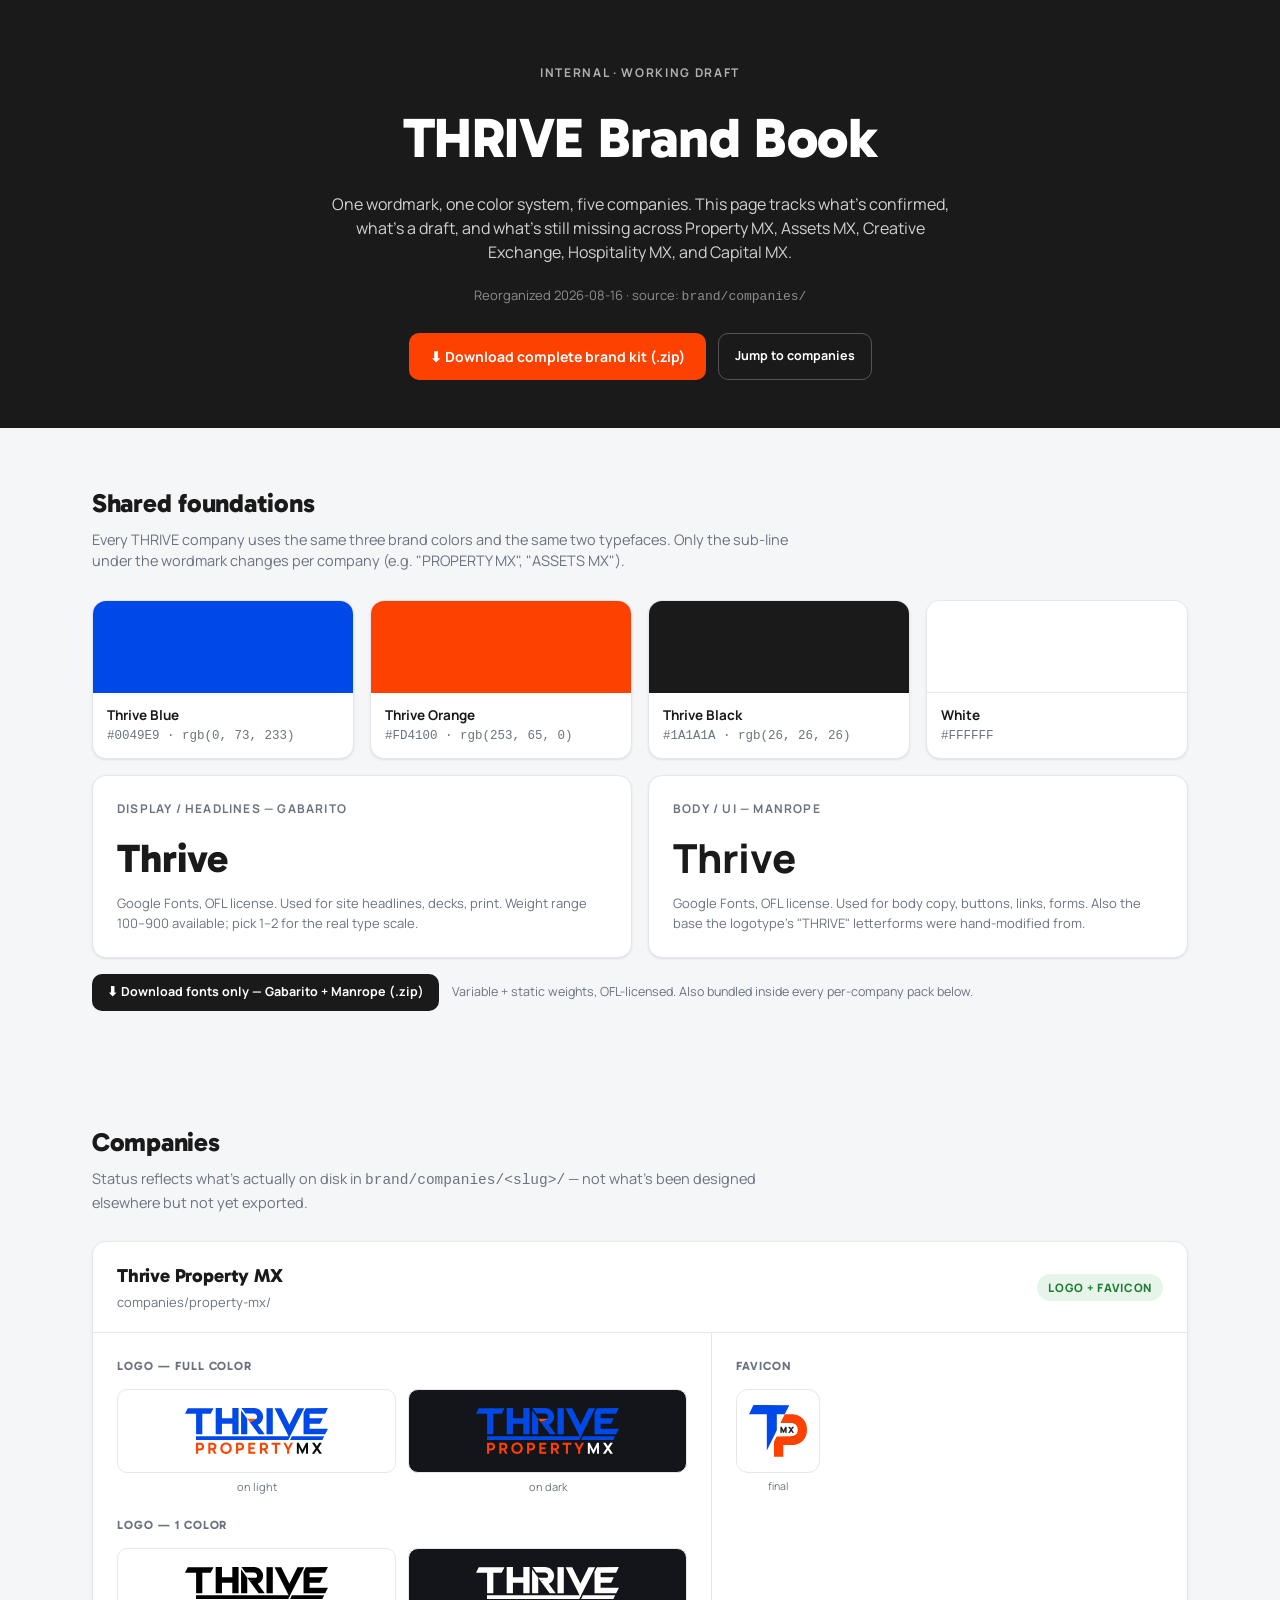
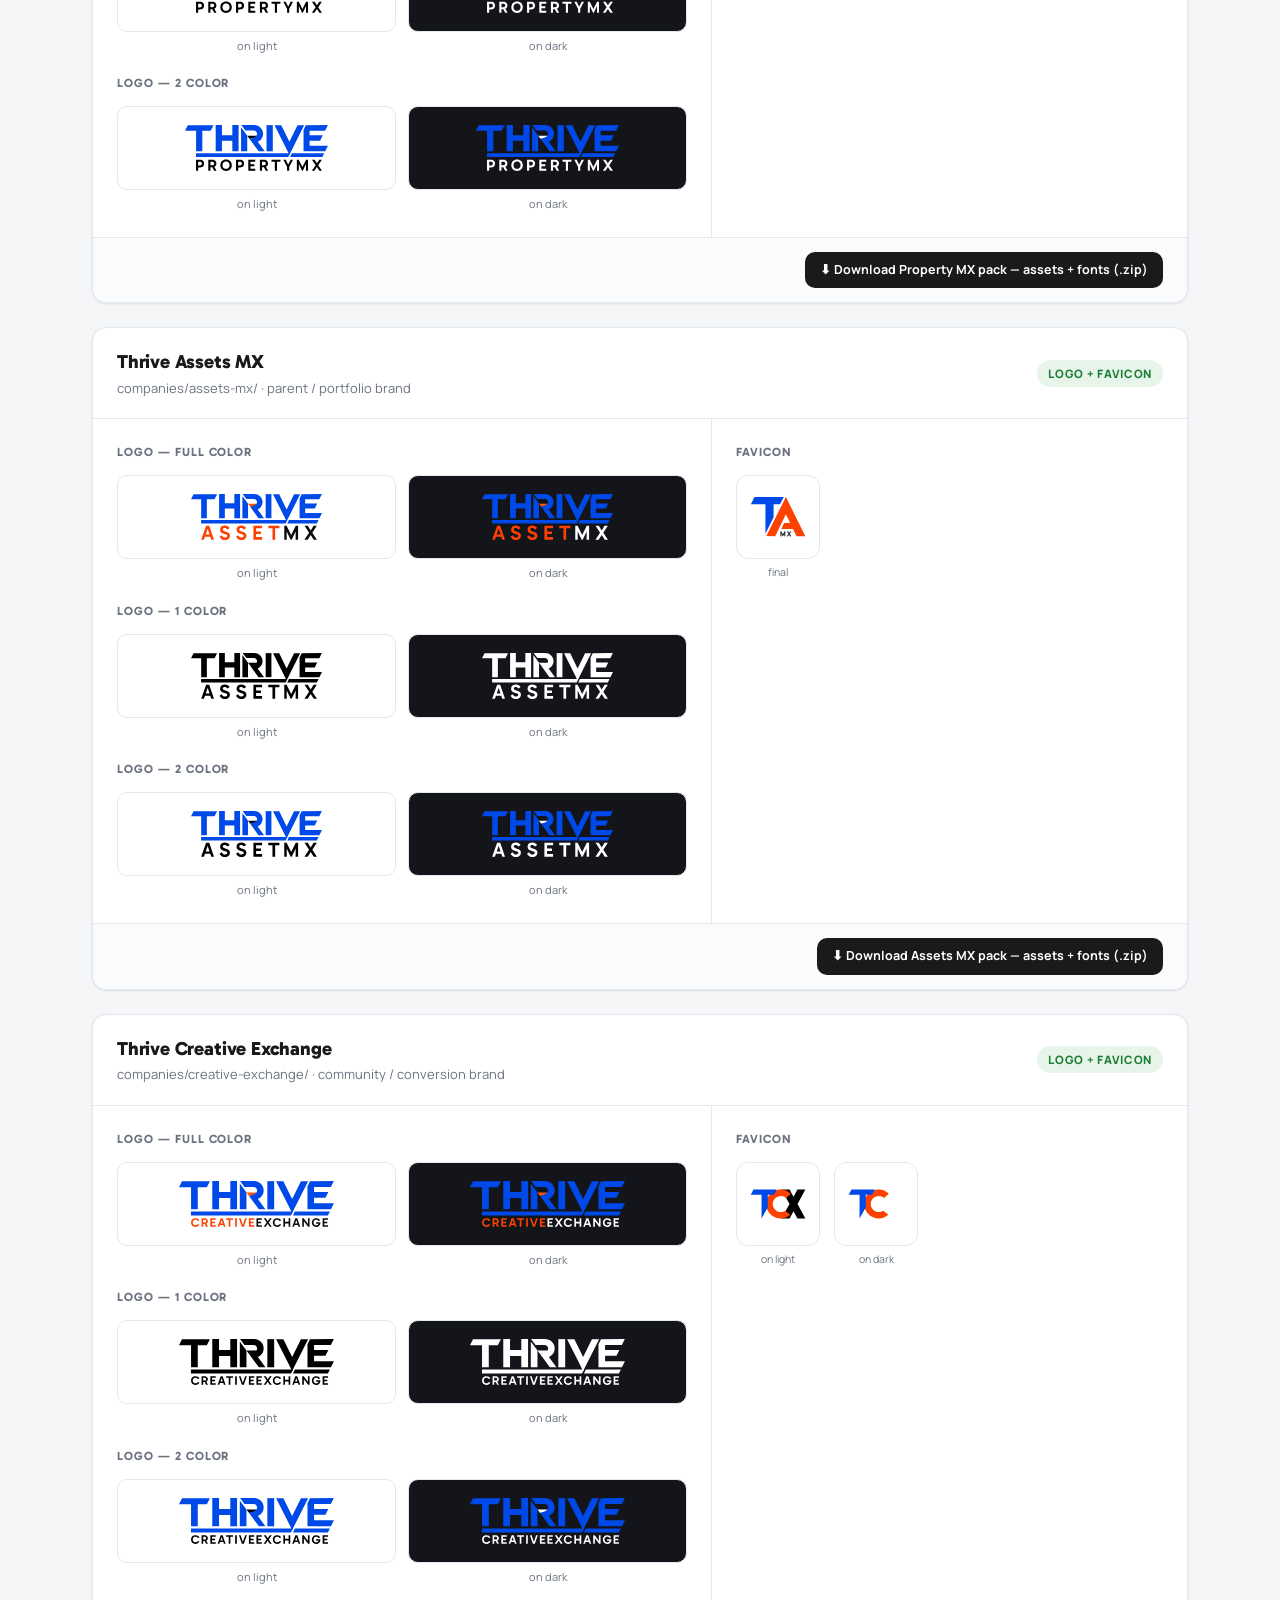
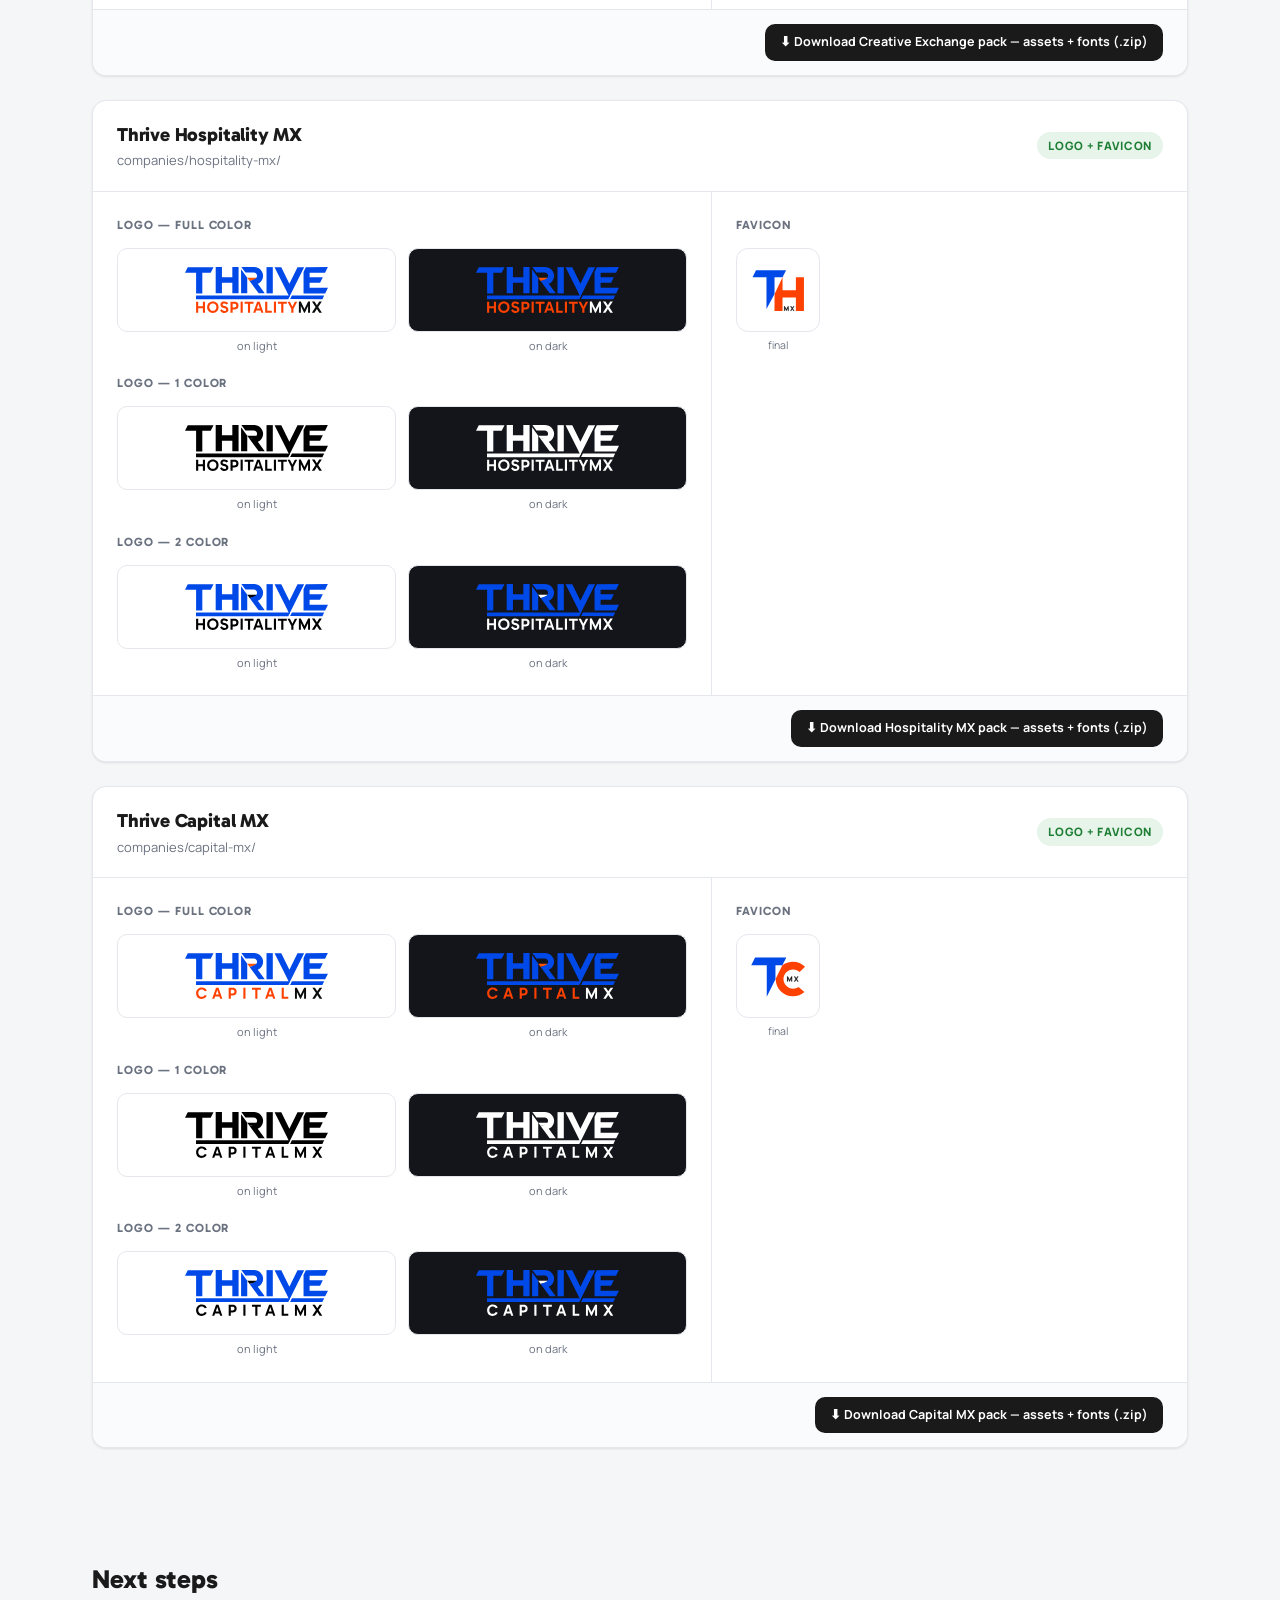
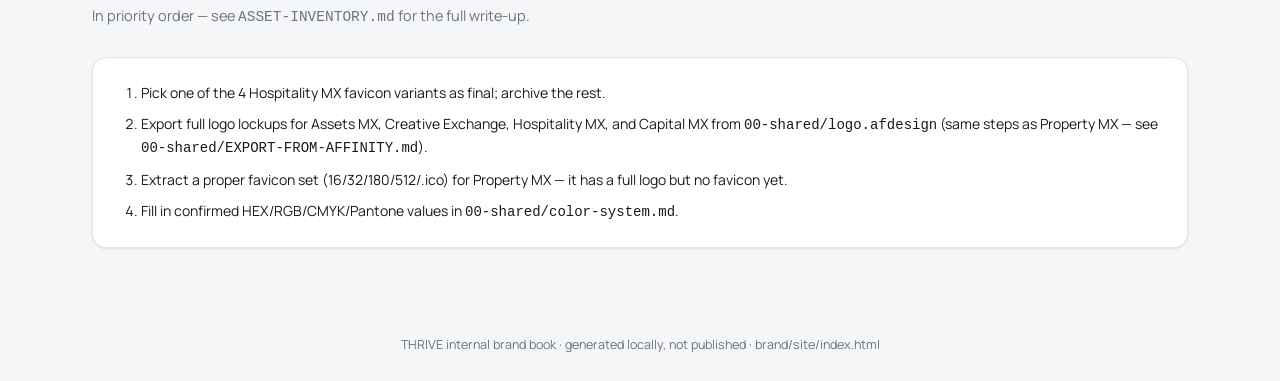
==== site/index.html @ 0cdf0080 "Capital MX: add missing full-color SVG lockup - Added capitalmx-logo-full-color-lightbg.svg / -darkb" ====
<!doctype html>
<html lang="en">
<head>
<meta charset="UTF-8">
<title>THRIVE Brand Book</title>
<meta name="viewport" content="width=device-width, initial-scale=1">
<link rel="preconnect" href="https://fonts.googleapis.com">
<link rel="preconnect" href="https://fonts.gstatic.com" crossorigin>
<link href="https://fonts.googleapis.com/css2?family=Gabarito:wght@500;700;800&family=Manrope:wght@400;600;700;800&display=swap" rel="stylesheet">
<link rel="stylesheet" href="styles.css">
</head>
<body>

<header class="hero">
  <div class="eyebrow">Internal · Working Draft</div>
  <h1>THRIVE Brand Book</h1>
  <p>One wordmark, one color system, five companies. This page tracks what's confirmed, what's a
     draft, and what's still missing across Property MX, Assets MX, Creative Exchange,
     Hospitality MX, and Capital MX.</p>
  <div class="meta">Reorganized 2026‑08‑16 · source: <code>brand/companies/</code></div>
  <div class="hero-actions">
    <a class="btn btn-primary" href="../downloads/thrive-brand-kit-complete.zip" download>⬇ Download complete brand kit (.zip)</a>
    <a class="btn btn-secondary" href="#companies">Jump to companies</a>
  </div>
</header>

<section class="section" id="foundations">
  <div class="section-head">
    <h2>Shared foundations</h2>
    <p>Every THRIVE company uses the same three brand colors and the same two typefaces. Only the
       sub-line under the wordmark changes per company (e.g. "PROPERTY MX", "ASSETS MX").</p>
  </div>

  <div class="foundation-grid">
    <div class="swatch">
      <div class="chip" style="background:#0049E9"></div>
      <div class="info">
        <div class="name">Thrive Blue</div>
        <div class="hex">#0049E9 · rgb(0, 73, 233)</div>
      </div>
    </div>
    <div class="swatch">
      <div class="chip" style="background:#FD4100"></div>
      <div class="info">
        <div class="name">Thrive Orange</div>
        <div class="hex">#FD4100 · rgb(253, 65, 0)</div>
      </div>
    </div>
    <div class="swatch">
      <div class="chip" style="background:#1A1A1A"></div>
      <div class="info">
        <div class="name">Thrive Black</div>
        <div class="hex">#1A1A1A · rgb(26, 26, 26)</div>
      </div>
    </div>
    <div class="swatch">
      <div class="chip" style="background:#FFFFFF;border-bottom:1px solid var(--border)"></div>
      <div class="info">
        <div class="name">White</div>
        <div class="hex">#FFFFFF</div>
      </div>
    </div>
  </div>

  <div class="type-grid">
    <div class="type-card">
      <div class="role">Display / headlines — Gabarito</div>
      <div class="sample display">Thrive</div>
      <div class="detail">Google Fonts, OFL license. Used for site headlines, decks, print. Weight
        range 100–900 available; pick 1–2 for the real type scale.</div>
    </div>
    <div class="type-card">
      <div class="role">Body / UI — Manrope</div>
      <div class="sample body">Thrive</div>
      <div class="detail">Google Fonts, OFL license. Used for body copy, buttons, links, forms.
        Also the base the logotype's "THRIVE" letterforms were hand-modified from.</div>
    </div>
  </div>

  <div style="margin-top:16px">
    <a class="btn btn-small" href="../downloads/thrive-fonts.zip" download>⬇ Download fonts only — Gabarito + Manrope (.zip)</a>
    <span style="font-size:12.5px;color:var(--text-muted);margin-left:10px">Variable + static weights, OFL-licensed. Also bundled inside every per-company pack below.</span>
  </div>
</section>

<section class="section" id="companies">
  <div class="section-head">
    <h2>Companies</h2>
    <p>Status reflects what's actually on disk in <code>brand/companies/&lt;slug&gt;/</code> — not
       what's been designed elsewhere but not yet exported.</p>
  </div>

  <div class="company-grid">

    <!-- PROPERTY MX -->
    <article class="company-card">
      <div class="company-card-head">
        <div>
          <h3>Thrive Property MX</h3>
          <div class="sub">companies/property-mx/</div>
        </div>
        <span class="badge complete">Logo + favicon</span>
      </div>
      <div class="company-body">
        <div class="asset-block">
          <h4>Logo — full color</h4>
          <div class="logo-preview-row">
            <div class="logo-tile-wrap">
              <div class="logo-tile light">
                <img src="../companies/property-mx/logo/svg/propertymx-logo-full-color-lightbg.svg" alt="Thrive Property MX full color logo on light background">
              </div>
              <div class="tile-caption">on light</div>
            </div>
            <div class="logo-tile-wrap">
              <div class="logo-tile dark">
                <img src="../companies/property-mx/logo/svg/propertymx-logo-full-color-darkbg.svg" alt="Thrive Property MX full color logo on dark background">
              </div>
              <div class="tile-caption">on dark</div>
            </div>
          </div>
          <h4 style="margin-top:20px">Logo — 1 color</h4>
          <div class="logo-preview-row">
            <div class="logo-tile-wrap">
              <div class="logo-tile light">
                <img src="../companies/property-mx/logo/svg/propertymx-logo-1-color-lightbg.svg" alt="Thrive Property MX 1-color logo on light background">
              </div>
              <div class="tile-caption">on light</div>
            </div>
            <div class="logo-tile-wrap">
              <div class="logo-tile dark">
                <img src="../companies/property-mx/logo/svg/propertymx-logo-1-color-darkbg.svg" alt="Thrive Property MX 1-color logo on dark background">
              </div>
              <div class="tile-caption">on dark</div>
            </div>
          </div>
          <h4 style="margin-top:20px">Logo — 2 color</h4>
          <div class="logo-preview-row">
            <div class="logo-tile-wrap">
              <div class="logo-tile light">
                <img src="../companies/property-mx/logo/svg/propertymx-logo-2-color-lightbg.svg" alt="Thrive Property MX 2-color logo on light background">
              </div>
              <div class="tile-caption">on light</div>
            </div>
            <div class="logo-tile-wrap">
              <div class="logo-tile dark">
                <img src="../companies/property-mx/logo/svg/propertymx-logo-2-color-darkbg.svg" alt="Thrive Property MX 2-color logo on dark background">
              </div>
              <div class="tile-caption">on dark</div>
            </div>
          </div>
        </div>
        <div class="asset-block">
          <h4>Favicon</h4>
          <div class="favicon-row">
            <div class="favicon-tile">
              <div class="box"><img src="../companies/property-mx/favicon/propertymx-favicon.svg" alt="Thrive Property MX favicon"></div>
              <div class="cap">final</div>
            </div>
          </div>
        </div>
      </div>
      <div class="card-actions">
        <a class="btn btn-small" href="../downloads/thrive-property-mx-assets.zip" download>⬇ Download Property MX pack — assets + fonts (.zip)</a>
      </div>
    </article>

    <!-- ASSETS MX -->
    <article class="company-card">
      <div class="company-card-head">
        <div>
          <h3>Thrive Assets MX</h3>
          <div class="sub">companies/assets-mx/ · parent / portfolio brand</div>
        </div>
        <span class="badge complete">Logo + favicon</span>
      </div>
      <div class="company-body">
        <div class="asset-block">
          <h4>Logo — full color</h4>
          <div class="logo-preview-row">
            <div class="logo-tile-wrap">
              <div class="logo-tile light">
                <img src="../companies/assets-mx/logo/svg/assetmx-logo-full-color-lightbg.svg" alt="Thrive Assets MX full color logo on light background">
              </div>
              <div class="tile-caption">on light</div>
            </div>
            <div class="logo-tile-wrap">
              <div class="logo-tile dark">
                <img src="../companies/assets-mx/logo/svg/assetmx-logo-full-color-darkbg.svg" alt="Thrive Assets MX full color logo on dark background">
              </div>
              <div class="tile-caption">on dark</div>
            </div>
          </div>
          <h4 style="margin-top:20px">Logo — 1 color</h4>
          <div class="logo-preview-row">
            <div class="logo-tile-wrap">
              <div class="logo-tile light">
                <img src="../companies/assets-mx/logo/svg/assetmx-logo-1-color-lightbg.svg" alt="Thrive Assets MX 1-color logo on light background">
              </div>
              <div class="tile-caption">on light</div>
            </div>
            <div class="logo-tile-wrap">
              <div class="logo-tile dark">
                <img src="../companies/assets-mx/logo/svg/assetmx-logo-1-color-darkbg.svg" alt="Thrive Assets MX 1-color logo on dark background">
              </div>
              <div class="tile-caption">on dark</div>
            </div>
          </div>
          <h4 style="margin-top:20px">Logo — 2 color</h4>
          <div class="logo-preview-row">
            <div class="logo-tile-wrap">
              <div class="logo-tile light">
                <img src="../companies/assets-mx/logo/svg/assetmx-logo-2-color-lightbg.svg" alt="Thrive Assets MX 2-color logo on light background">
              </div>
              <div class="tile-caption">on light</div>
            </div>
            <div class="logo-tile-wrap">
              <div class="logo-tile dark">
                <img src="../companies/assets-mx/logo/svg/assetmx-logo-2-color-darkbg.svg" alt="Thrive Assets MX 2-color logo on dark background">
              </div>
              <div class="tile-caption">on dark</div>
            </div>
          </div>
        </div>
        <div class="asset-block">
          <h4>Favicon</h4>
          <div class="favicon-row">
            <div class="favicon-tile">
              <div class="box"><img src="../companies/assets-mx/favicon/assetmx-favicon.svg" alt="Thrive Assets MX favicon"></div>
              <div class="cap">final</div>
            </div>
          </div>
        </div>
      </div>
      <div class="card-actions">
        <a class="btn btn-small" href="../downloads/thrive-assets-mx-assets.zip" download>⬇ Download Assets MX pack — assets + fonts (.zip)</a>
      </div>
    </article>

    <!-- CREATIVE EXCHANGE -->
    <article class="company-card">
      <div class="company-card-head">
        <div>
          <h3>Thrive Creative Exchange</h3>
          <div class="sub">companies/creative-exchange/ · community / conversion brand</div>
        </div>
        <span class="badge complete">Logo + favicon</span>
      </div>
      <div class="company-body">
        <div class="asset-block">
          <h4>Logo — full color</h4>
          <div class="logo-preview-row">
            <div class="logo-tile-wrap">
              <div class="logo-tile light">
                <img src="../companies/creative-exchange/logo/svg/tce-logo-full-color-lightbg.svg" alt="Thrive Creative Exchange full color logo on light background">
              </div>
              <div class="tile-caption">on light</div>
            </div>
            <div class="logo-tile-wrap">
              <div class="logo-tile dark">
                <img src="../companies/creative-exchange/logo/svg/tce-logo-full-color-darkbg.svg" alt="Thrive Creative Exchange full color logo on dark background">
              </div>
              <div class="tile-caption">on dark</div>
            </div>
          </div>
          <h4 style="margin-top:20px">Logo — 1 color</h4>
          <div class="logo-preview-row">
            <div class="logo-tile-wrap">
              <div class="logo-tile light">
                <img src="../companies/creative-exchange/logo/svg/tce-logo-1-color-lightbg.svg" alt="Thrive Creative Exchange 1-color logo on light background">
              </div>
              <div class="tile-caption">on light</div>
            </div>
            <div class="logo-tile-wrap">
              <div class="logo-tile dark">
                <img src="../companies/creative-exchange/logo/svg/tce-logo-1-color-darkbg.svg" alt="Thrive Creative Exchange 1-color logo on dark background">
              </div>
              <div class="tile-caption">on dark</div>
            </div>
          </div>
          <h4 style="margin-top:20px">Logo — 2 color</h4>
          <div class="logo-preview-row">
            <div class="logo-tile-wrap">
              <div class="logo-tile light">
                <img src="../companies/creative-exchange/logo/svg/tce-logo-2-color-lightbg.svg" alt="Thrive Creative Exchange 2-color logo on light background">
              </div>
              <div class="tile-caption">on light</div>
            </div>
            <div class="logo-tile-wrap">
              <div class="logo-tile dark">
                <img src="../companies/creative-exchange/logo/svg/tce-logo-2-color-darkbg.svg" alt="Thrive Creative Exchange 2-color logo on dark background">
              </div>
              <div class="tile-caption">on dark</div>
            </div>
          </div>
        </div>
        <div class="asset-block">
          <h4>Favicon</h4>
          <div class="favicon-row">
            <div class="favicon-tile">
              <div class="box"><img src="../companies/creative-exchange/favicon/tce-favicon-lightbg.svg" alt="Thrive Creative Exchange favicon on light background"></div>
              <div class="cap">on light</div>
            </div>
            <div class="favicon-tile">
              <div class="box"><img src="../companies/creative-exchange/favicon/tce-favicon-darkbg.svg" alt="Thrive Creative Exchange favicon on dark background"></div>
              <div class="cap">on dark</div>
            </div>
          </div>
        </div>
      </div>
      <div class="card-actions">
        <a class="btn btn-small" href="../downloads/thrive-creative-exchange-assets.zip" download>⬇ Download Creative Exchange pack — assets + fonts (.zip)</a>
      </div>
    </article>

    <!-- HOSPITALITY MX -->
    <article class="company-card">
      <div class="company-card-head">
        <div>
          <h3>Thrive Hospitality MX</h3>
          <div class="sub">companies/hospitality-mx/</div>
        </div>
        <span class="badge complete">Logo + favicon</span>
      </div>
      <div class="company-body">
        <div class="asset-block">
          <h4>Logo — full color</h4>
          <div class="logo-preview-row">
            <div class="logo-tile-wrap">
              <div class="logo-tile light">
                <img src="../companies/hospitality-mx/logo/svg/hospitalitymx-logo-full-color-lightbg.svg" alt="Thrive Hospitality MX full color logo on light background">
              </div>
              <div class="tile-caption">on light</div>
            </div>
            <div class="logo-tile-wrap">
              <div class="logo-tile dark">
                <img src="../companies/hospitality-mx/logo/svg/hospitalitymx-logo-full-color-darkbg.svg" alt="Thrive Hospitality MX full color logo on dark background">
              </div>
              <div class="tile-caption">on dark</div>
            </div>
          </div>
          <h4 style="margin-top:20px">Logo — 1 color</h4>
          <div class="logo-preview-row">
            <div class="logo-tile-wrap">
              <div class="logo-tile light">
                <img src="../companies/hospitality-mx/logo/svg/hospitalitymx-logo-1-color-lightbg.svg" alt="Thrive Hospitality MX 1-color logo on light background">
              </div>
              <div class="tile-caption">on light</div>
            </div>
            <div class="logo-tile-wrap">
              <div class="logo-tile dark">
                <img src="../companies/hospitality-mx/logo/svg/hospitalitymx-logo-1-color-darkbg.svg" alt="Thrive Hospitality MX 1-color logo on dark background">
              </div>
              <div class="tile-caption">on dark</div>
            </div>
          </div>
          <h4 style="margin-top:20px">Logo — 2 color</h4>
          <div class="logo-preview-row">
            <div class="logo-tile-wrap">
              <div class="logo-tile light">
                <img src="../companies/hospitality-mx/logo/svg/hospitalitymx-logo-2-color-lightbg.svg" alt="Thrive Hospitality MX 2-color logo on light background">
              </div>
              <div class="tile-caption">on light</div>
            </div>
            <div class="logo-tile-wrap">
              <div class="logo-tile dark">
                <img src="../companies/hospitality-mx/logo/svg/hospitalitymx-logo-2-color-darkbg.svg" alt="Thrive Hospitality MX 2-color logo on dark background">
              </div>
              <div class="tile-caption">on dark</div>
            </div>
          </div>
        </div>
        <div class="asset-block">
          <h4>Favicon</h4>
          <div class="favicon-row">
            <div class="favicon-tile">
              <div class="box"><img src="../companies/hospitality-mx/favicon/hospitalitymx-favicon.svg" alt="Thrive Hospitality MX favicon"></div>
              <div class="cap">final</div>
            </div>
          </div>
        </div>
      </div>
      <div class="card-actions">
        <a class="btn btn-small" href="../downloads/thrive-hospitality-mx-assets.zip" download>⬇ Download Hospitality MX pack — assets + fonts (.zip)</a>
      </div>
    </article>

    <!-- CAPITAL MX -->
    <article class="company-card">
      <div class="company-card-head">
        <div>
          <h3>Thrive Capital MX</h3>
          <div class="sub">companies/capital-mx/</div>
        </div>
        <span class="badge complete">Logo + favicon</span>
      </div>
      <div class="company-body">
        <div class="asset-block">
          <h4>Logo — full color</h4>
          <div class="logo-preview-row">
            <div class="logo-tile-wrap">
              <div class="logo-tile light">
                <img src="../companies/capital-mx/logo/svg/capitalmx-logo-full-color-lightbg.svg" alt="Thrive Capital MX full color logo on light background">
              </div>
              <div class="tile-caption">on light</div>
            </div>
            <div class="logo-tile-wrap">
              <div class="logo-tile dark">
                <img src="../companies/capital-mx/logo/svg/capitalmx-logo-full-color-darkbg.svg" alt="Thrive Capital MX full color logo on dark background">
              </div>
              <div class="tile-caption">on dark</div>
            </div>
          </div>
          <h4 style="margin-top:20px">Logo — 1 color</h4>
          <div class="logo-preview-row">
            <div class="logo-tile-wrap">
              <div class="logo-tile light">
                <img src="../companies/capital-mx/logo/svg/capitalmx-logo-1-color-lightbg.svg" alt="Thrive Capital MX 1-color logo on light background">
              </div>
              <div class="tile-caption">on light</div>
            </div>
            <div class="logo-tile-wrap">
              <div class="logo-tile dark">
                <img src="../companies/capital-mx/logo/svg/capitalmx-logo-1-color-darkbg.svg" alt="Thrive Capital MX 1-color logo on dark background">
              </div>
              <div class="tile-caption">on dark</div>
            </div>
          </div>
          <h4 style="margin-top:20px">Logo — 2 color</h4>
          <div class="logo-preview-row">
            <div class="logo-tile-wrap">
              <div class="logo-tile light">
                <img src="../companies/capital-mx/logo/svg/capitalmx-logo-2-color-lightbg.svg" alt="Thrive Capital MX 2-color logo on light background">
              </div>
              <div class="tile-caption">on light</div>
            </div>
            <div class="logo-tile-wrap">
              <div class="logo-tile dark">
                <img src="../companies/capital-mx/logo/svg/capitalmx-logo-2-color-darkbg.svg" alt="Thrive Capital MX 2-color logo on dark background">
              </div>
              <div class="tile-caption">on dark</div>
            </div>
          </div>
        </div>
        <div class="asset-block">
          <h4>Favicon</h4>
          <div class="favicon-row">
            <div class="favicon-tile">
              <div class="box"><img src="../companies/capital-mx/favicon/capitalmx-favicon.svg" alt="Thrive Capital MX favicon"></div>
              <div class="cap">final</div>
            </div>
          </div>
        </div>
      </div>
      <div class="card-actions">
        <a class="btn btn-small" href="../downloads/thrive-capital-mx-assets.zip" download>⬇ Download Capital MX pack — assets + fonts (.zip)</a>
      </div>
    </article>

  </div>
</section>

<section class="section" id="actions">
  <div class="section-head">
    <h2>Next steps</h2>
    <p>In priority order — see <code>ASSET-INVENTORY.md</code> for the full write-up.</p>
  </div>
  <div class="actions">
    <ol>
      <li>Pick one of the 4 Hospitality MX favicon variants as final; archive the rest.</li>
      <li>Export full logo lockups for Assets MX, Creative Exchange, Hospitality MX, and Capital MX
        from <code>00-shared/logo.afdesign</code> (same steps as Property MX — see
        <code>00-shared/EXPORT-FROM-AFFINITY.md</code>).</li>
      <li>Extract a proper favicon set (16/32/180/512/.ico) for Property MX — it has a full logo
        but no favicon yet.</li>
      <li>Fill in confirmed HEX/RGB/CMYK/Pantone values in <code>00-shared/color-system.md</code>.</li>
    </ol>
  </div>
</section>

<footer>THRIVE internal brand book · generated locally, not published · brand/site/index.html</footer>

</body>
</html>
---- site/styles.css ----
:root {
  --thrive-blue: #0049E9;
  --thrive-orange: #FD4100;
  --thrive-black: #1A1A1A;
  --bg: #F5F6F8;
  --surface: #FFFFFF;
  --border: #E4E7EC;
  --text: #1A1A1A;
  --text-muted: #6B7280;
  --radius: 14px;
  --shadow: 0 1px 2px rgba(16,24,40,0.04), 0 1px 3px rgba(16,24,40,0.06);
}

* { box-sizing: border-box; }

body {
  margin: 0;
  font-family: "Manrope", "Helvetica Neue", Arial, sans-serif;
  background: var(--bg);
  color: var(--text);
  line-height: 1.5;
}

h1, h2, h3, h4 {
  font-family: "Gabarito", "Manrope", sans-serif;
  margin: 0;
  letter-spacing: -0.01em;
}

a { color: var(--thrive-blue); }

/* ---------- Header ---------- */
.hero {
  background: var(--thrive-black);
  color: #fff;
  padding: 64px 32px 48px;
  text-align: center;
}
.hero .eyebrow {
  text-transform: uppercase;
  letter-spacing: 0.14em;
  font-size: 12px;
  color: #ffffffa8;
  font-weight: 700;
  margin-bottom: 14px;
}
.hero h1 {
  font-size: clamp(32px, 5vw, 56px);
  font-weight: 800;
  margin-bottom: 12px;
}
.hero p {
  max-width: 640px;
  margin: 0 auto;
  color: #ffffffcc;
  font-size: 16px;
}
.hero .meta {
  margin-top: 22px;
  font-size: 13px;
  color: #ffffff80;
}

.btn {
  display: inline-flex;
  align-items: center;
  gap: 8px;
  font-family: "Manrope", sans-serif;
  font-weight: 700;
  font-size: 14px;
  text-decoration: none;
  border-radius: 10px;
  padding: 12px 20px;
  border: 1px solid transparent;
  cursor: pointer;
  transition: transform .06s ease, opacity .15s ease;
}
.btn:active { transform: translateY(1px); }
.btn-primary {
  background: var(--thrive-orange);
  color: #fff;
}
.btn-primary:hover { opacity: .92; }
.btn-secondary {
  background: transparent;
  border-color: #ffffff40;
  color: #fff;
  font-size: 12.5px;
  padding: 9px 16px;
}
.btn-secondary:hover { border-color: #ffffff80; }
.btn-small {
  font-size: 12.5px;
  padding: 8px 14px;
  background: var(--thrive-black);
  color: #fff;
}
.btn-small:hover { opacity: .88; }
.btn-disabled {
  background: transparent;
  border: 1.5px dashed var(--border);
  color: var(--text-muted);
  cursor: not-allowed;
  font-size: 12.5px;
  padding: 8px 14px;
}
.hero-actions {
  margin-top: 26px;
  display: flex;
  gap: 12px;
  justify-content: center;
  flex-wrap: wrap;
}
.card-actions {
  padding: 14px 24px;
  border-top: 1px solid var(--border);
  display: flex;
  justify-content: flex-end;
  background: #FAFBFC;
}

/* ---------- Section shell ---------- */
.section {
  max-width: 1160px;
  margin: 0 auto;
  padding: 56px 32px;
}
.section-head {
  margin-bottom: 28px;
}
.section-head h2 {
  font-size: 26px;
  font-weight: 800;
}
.section-head p {
  color: var(--text-muted);
  font-size: 14.5px;
  margin-top: 6px;
  max-width: 720px;
}

/* ---------- Foundations (color / type) ---------- */
.foundation-grid {
  display: grid;
  grid-template-columns: repeat(auto-fit, minmax(200px, 1fr));
  gap: 16px;
}
.swatch {
  border-radius: var(--radius);
  overflow: hidden;
  box-shadow: var(--shadow);
  background: var(--surface);
  border: 1px solid var(--border);
}
.swatch .chip { height: 92px; }
.swatch .info { padding: 12px 14px; }
.swatch .name { font-weight: 700; font-size: 13.5px; }
.swatch .hex { font-family: ui-monospace, SFMono-Regular, Menlo, monospace; font-size: 12.5px; color: var(--text-muted); margin-top: 2px; }

.type-grid {
  display: grid;
  grid-template-columns: repeat(auto-fit, minmax(280px, 1fr));
  gap: 16px;
  margin-top: 16px;
}
.type-card {
  background: var(--surface);
  border: 1px solid var(--border);
  border-radius: var(--radius);
  padding: 24px;
  box-shadow: var(--shadow);
}
.type-card .role { font-size: 12px; text-transform: uppercase; letter-spacing: .1em; color: var(--text-muted); font-weight: 700; }
.type-card .sample { font-size: 40px; margin: 10px 0 6px; }
.type-card .sample.display { font-family: "Gabarito", sans-serif; font-weight: 800; }
.type-card .sample.body { font-family: "Manrope", sans-serif; font-weight: 800; }
.type-card .detail { font-size: 13px; color: var(--text-muted); }

/* ---------- Company cards ---------- */
.company-grid {
  display: grid;
  grid-template-columns: 1fr;
  gap: 24px;
}
.company-card {
  background: var(--surface);
  border: 1px solid var(--border);
  border-radius: var(--radius);
  box-shadow: var(--shadow);
  overflow: hidden;
}
.company-card-head {
  display: flex;
  align-items: center;
  justify-content: space-between;
  gap: 16px;
  padding: 20px 24px;
  border-bottom: 1px solid var(--border);
  flex-wrap: wrap;
}
.company-card-head h3 { font-size: 19px; font-weight: 800; }
.company-card-head .sub { color: var(--text-muted); font-size: 13px; margin-top: 2px; }

.badge {
  font-size: 11.5px;
  font-weight: 800;
  text-transform: uppercase;
  letter-spacing: .06em;
  padding: 5px 11px;
  border-radius: 999px;
  white-space: nowrap;
}
.badge.complete { background: #E6F4EA; color: #1E7E34; }
.badge.partial  { background: #FFF3E0; color: #B15900; }
.badge.missing  { background: #FBEAEA; color: #C0362C; }

.company-body {
  display: grid;
  grid-template-columns: 1.3fr 1fr;
  gap: 0;
}
@media (max-width: 720px) {
  .company-body { grid-template-columns: 1fr; }
}

.asset-block {
  padding: 24px;
}
.asset-block + .asset-block {
  border-left: 1px solid var(--border);
}
@media (max-width: 720px) {
  .asset-block + .asset-block { border-left: none; border-top: 1px solid var(--border); }
}
.asset-block h4 {
  font-size: 12px;
  text-transform: uppercase;
  letter-spacing: .08em;
  color: var(--text-muted);
  margin-bottom: 14px;
}

.logo-preview-row {
  display: flex;
  gap: 12px;
  flex-wrap: wrap;
}
.logo-tile {
  flex: 1 1 160px;
  border-radius: 10px;
  border: 1px solid var(--border);
  display: flex;
  align-items: center;
  justify-content: center;
  padding: 18px 14px;
  min-height: 76px;
}
.logo-tile.light { background: #fff; }
.logo-tile.dark { background: #14151A; }
.logo-tile img { max-width: 100%; max-height: 46px; }
.tile-caption { font-size: 11px; color: var(--text-muted); text-align: center; margin-top: 6px; }
.logo-tile-wrap { flex: 1 1 160px; }

.favicon-row {
  display: flex;
  gap: 14px;
  flex-wrap: wrap;
}
.favicon-tile {
  width: 84px;
}
.favicon-tile .box {
  width: 84px;
  height: 84px;
  border-radius: 12px;
  border: 1px solid var(--border);
  background: #fff;
  display: flex;
  align-items: center;
  justify-content: center;
  padding: 12px;
}
.favicon-tile .box img { width: 100%; height: 100%; object-fit: contain; }
.favicon-tile .cap { font-size: 10.5px; color: var(--text-muted); text-align: center; margin-top: 6px; }

.empty-state {
  border: 1.5px dashed var(--border);
  border-radius: 10px;
  padding: 20px;
  text-align: center;
  color: var(--text-muted);
  font-size: 13px;
}

.flag {
  margin-top: 14px;
  background: #FFF8E6;
  border: 1px solid #F5D98B;
  color: #7A5B00;
  border-radius: 10px;
  padding: 10px 12px;
  font-size: 12.5px;
  line-height: 1.45;
}
.flag strong { display: block; margin-bottom: 2px; }

/* ---------- Action items ---------- */
.actions {
  background: var(--surface);
  border: 1px solid var(--border);
  border-radius: var(--radius);
  box-shadow: var(--shadow);
  padding: 24px 28px;
}
.actions ol { margin: 0; padding-left: 20px; }
.actions li { margin-bottom: 10px; font-size: 14px; }
.actions li:last-child { margin-bottom: 0; }

footer {
  text-align: center;
  padding: 32px;
  color: var(--text-muted);
  font-size: 12.5px;
}
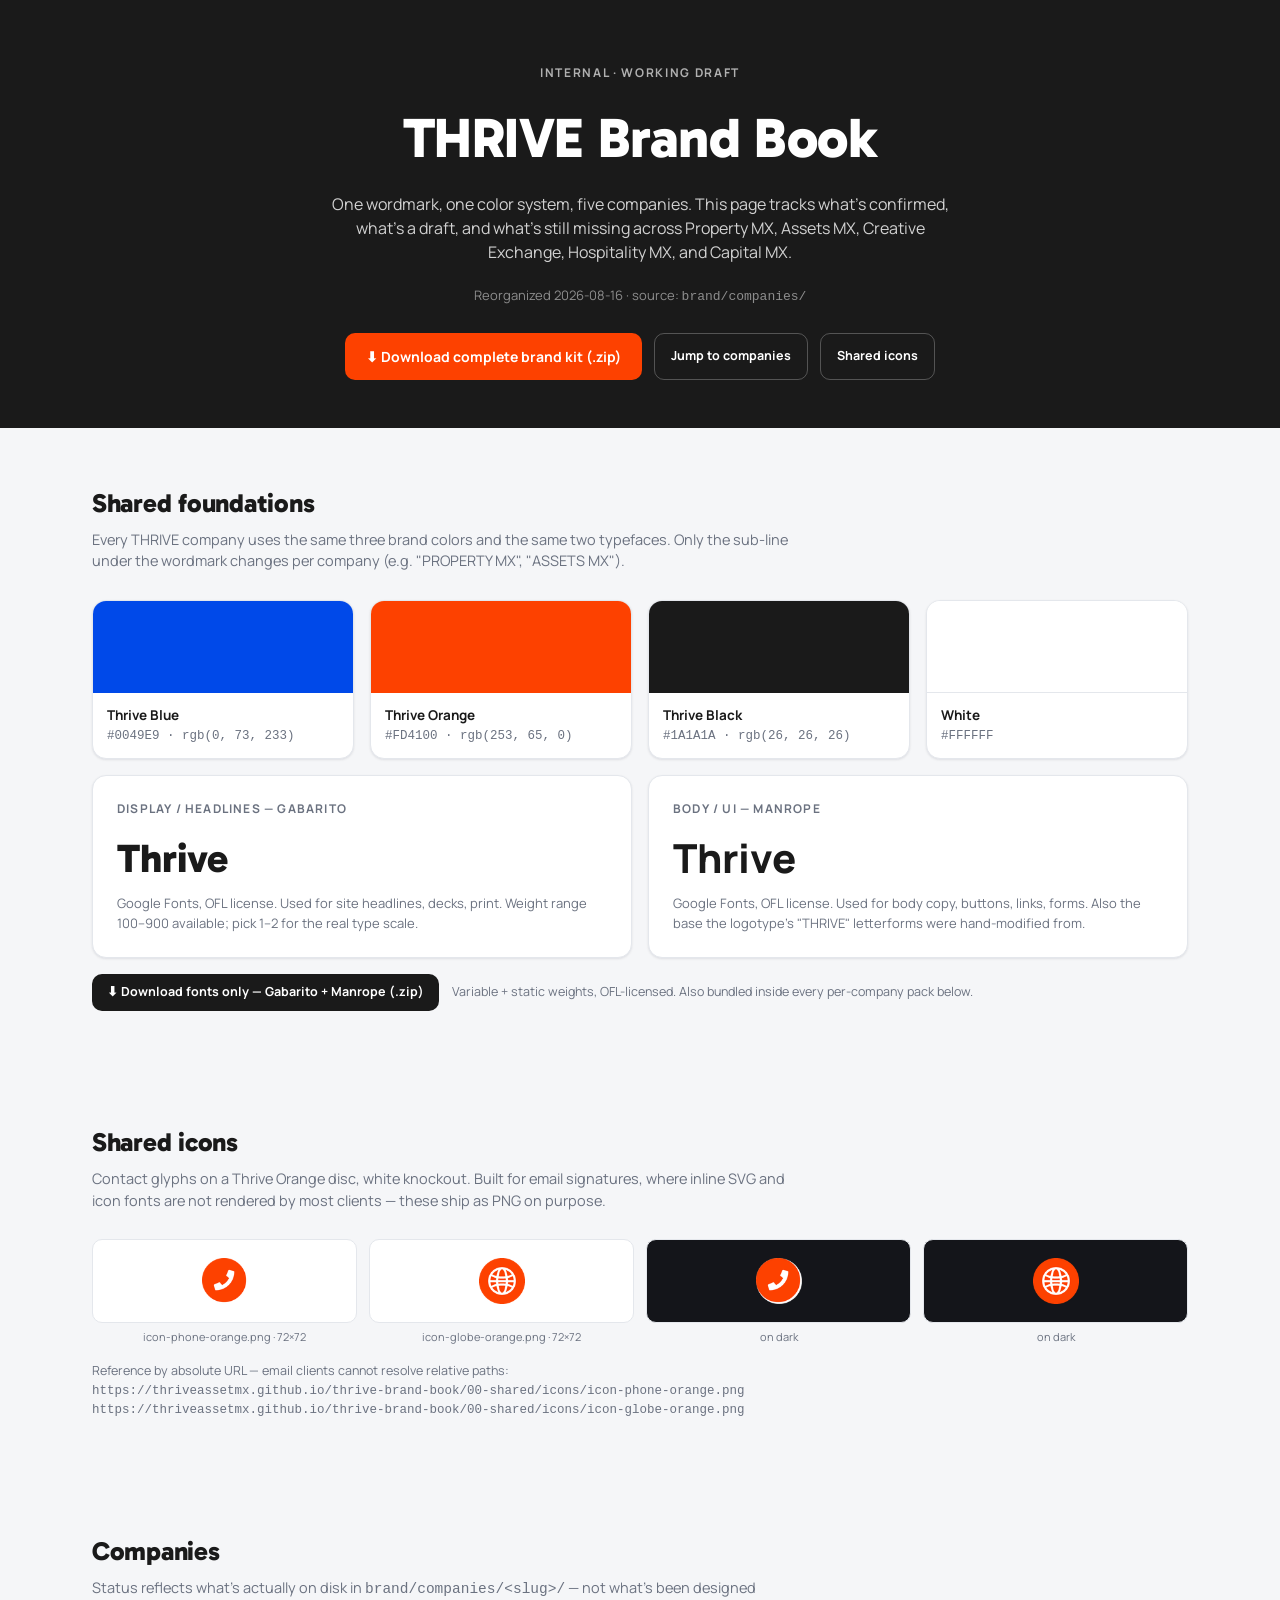
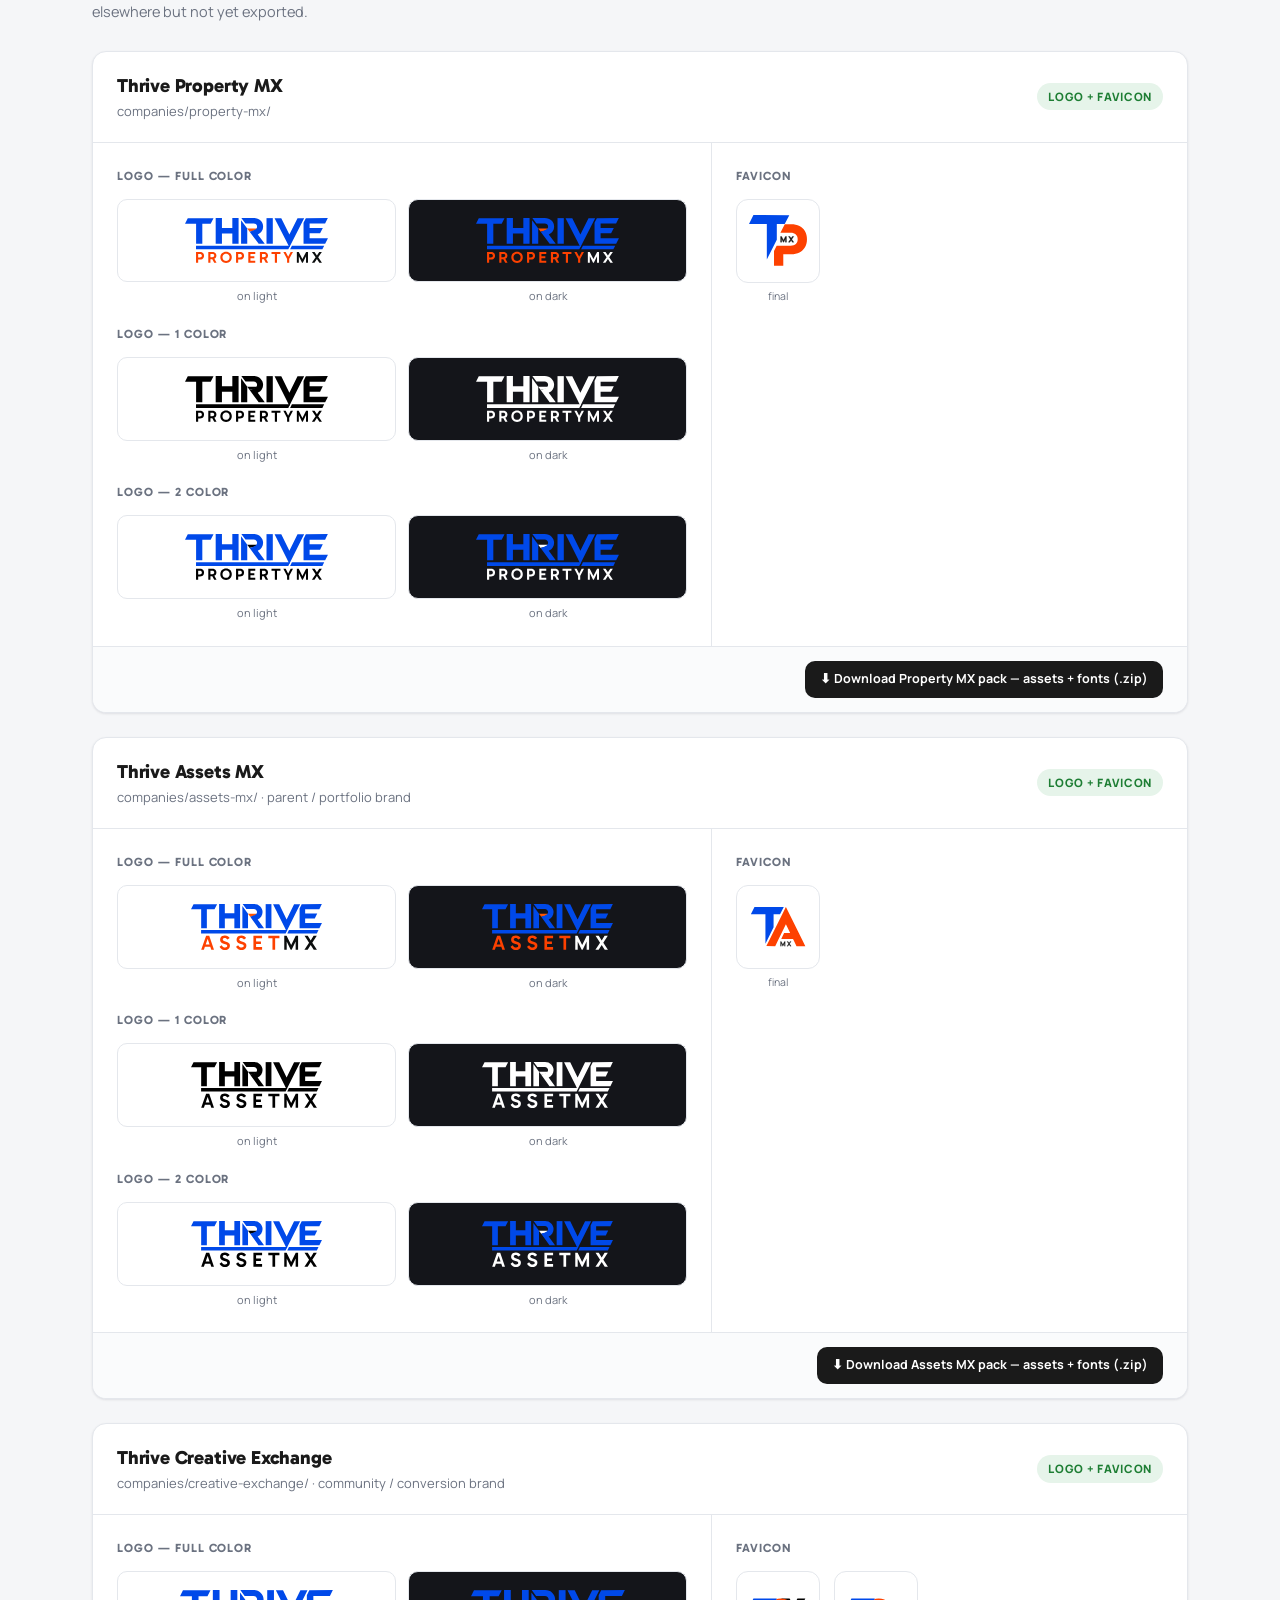
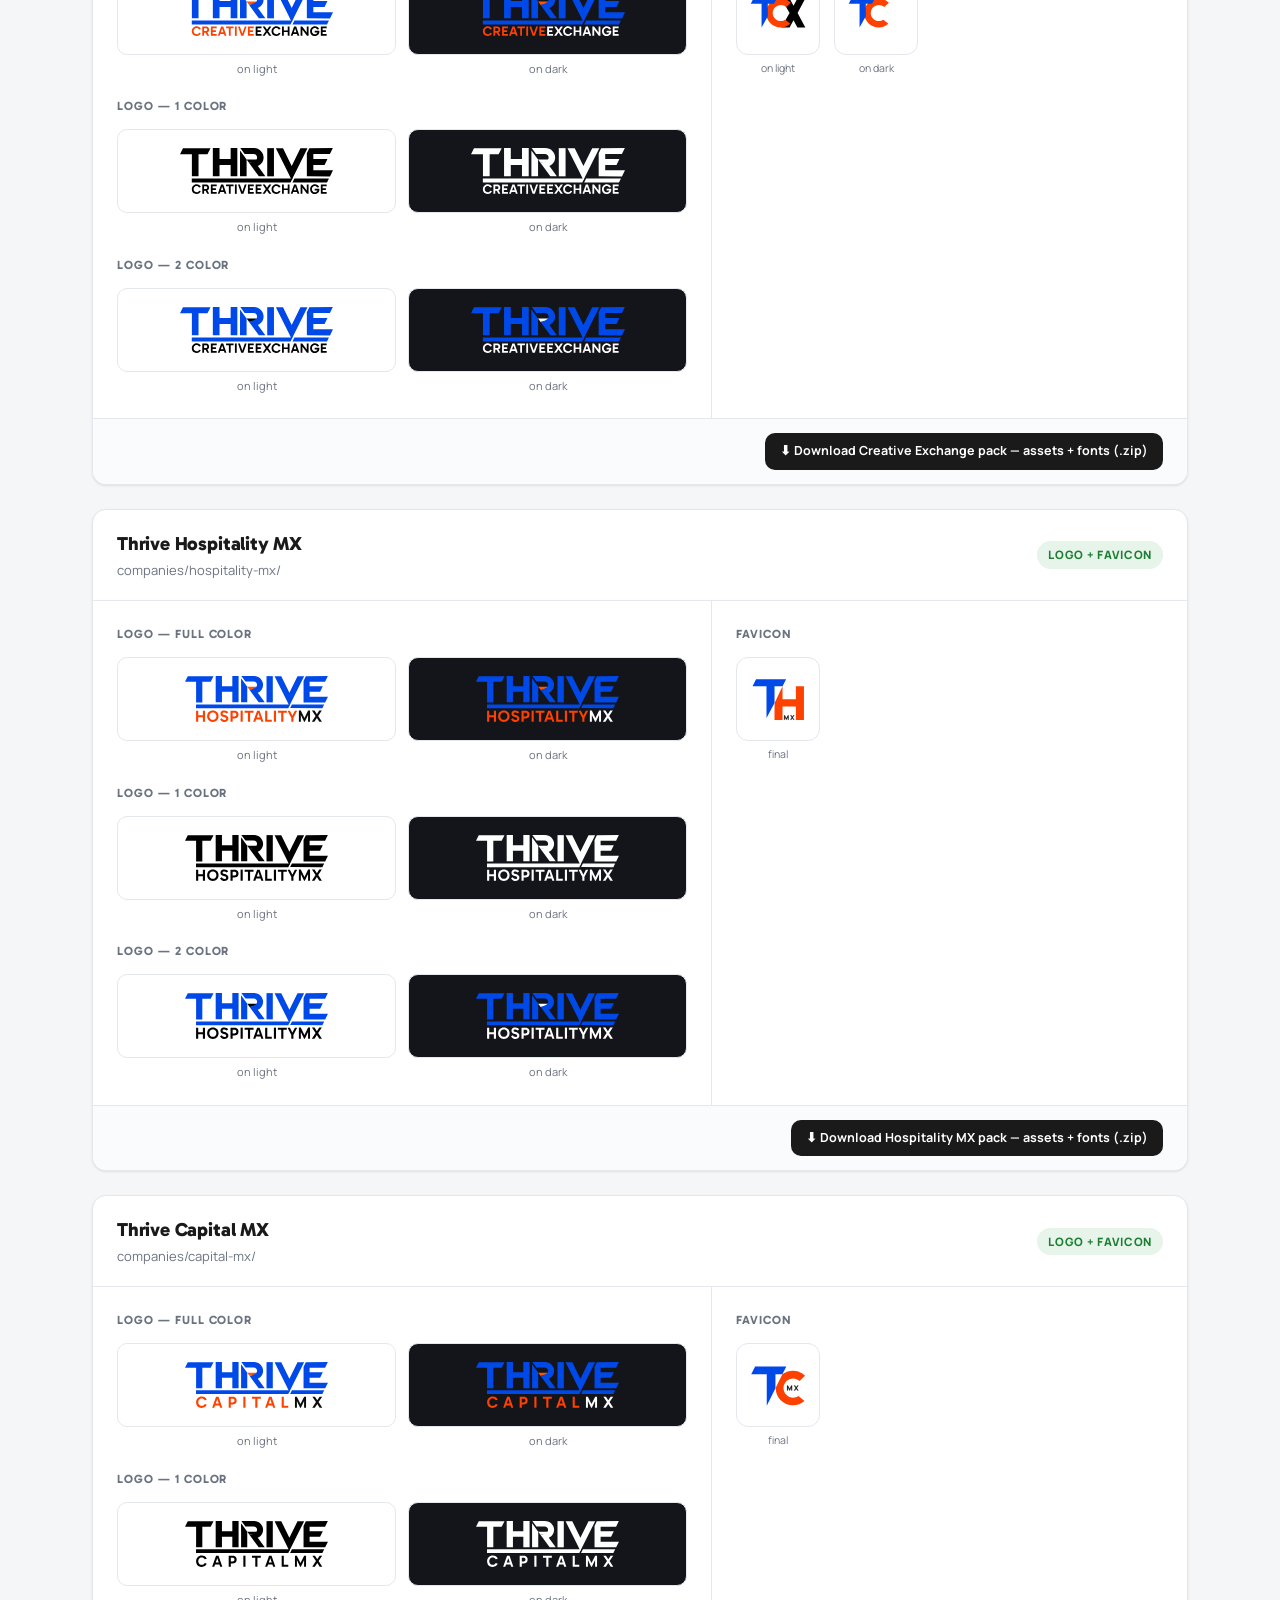
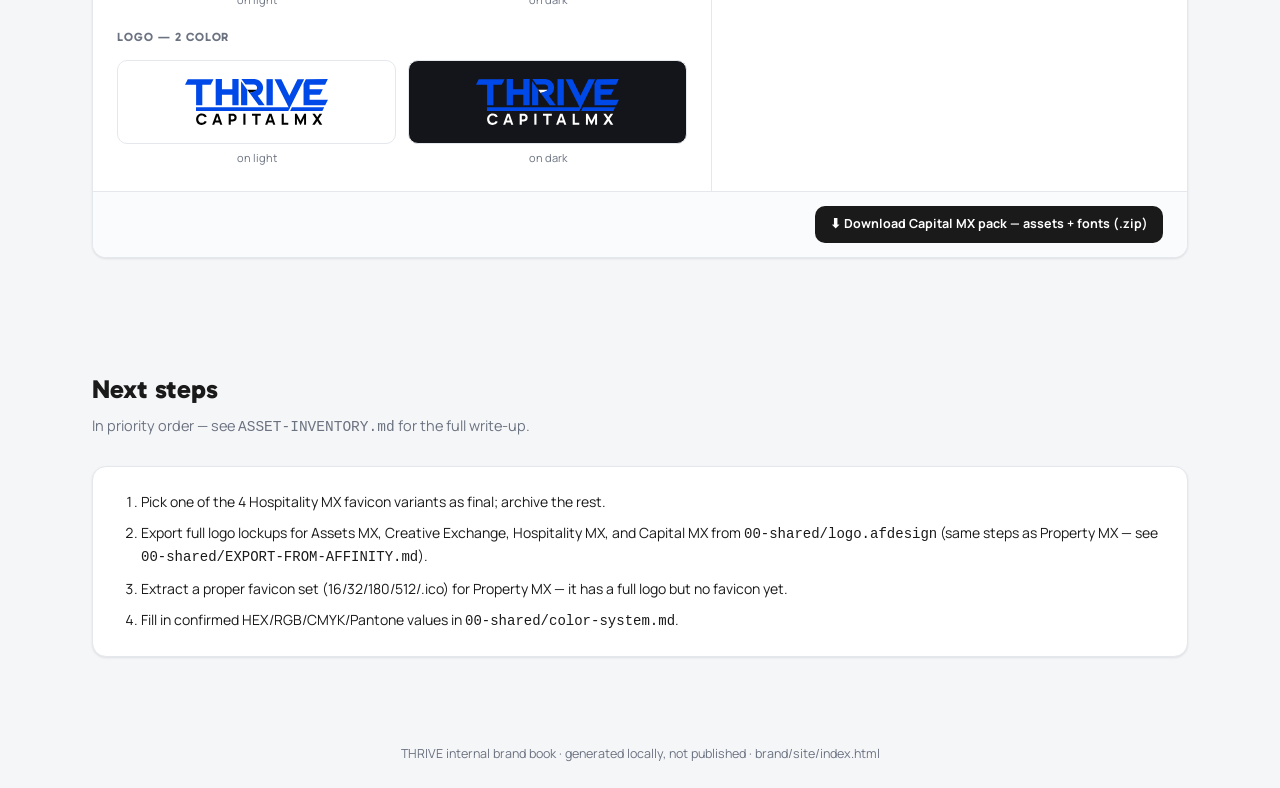
==== commit 8427f0a7: "Add shared contact icons (phone, globe) for email signatures PNG on a Thrive Orange disc with a whit" ====
--- a/site/index.html
+++ b/site/index.html
@@ -21,6 +21,7 @@
   <div class="hero-actions">
     <a class="btn btn-primary" href="../downloads/thrive-brand-kit-complete.zip" download>⬇ Download complete brand kit (.zip)</a>
     <a class="btn btn-secondary" href="#companies">Jump to companies</a>
+    <a class="btn btn-secondary" href="#icons">Shared icons</a>
   </div>
 </header>
 
@@ -80,6 +81,40 @@
   <div style="margin-top:16px">
     <a class="btn btn-small" href="../downloads/thrive-fonts.zip" download>⬇ Download fonts only — Gabarito + Manrope (.zip)</a>
     <span style="font-size:12.5px;color:var(--text-muted);margin-left:10px">Variable + static weights, OFL-licensed. Also bundled inside every per-company pack below.</span>
+  </div>
+</section>
+
+<section class="section" id="icons">
+  <div class="section-head">
+    <h2>Shared icons</h2>
+    <p>Contact glyphs on a Thrive Orange disc, white knockout. Built for email signatures,
+       where inline SVG and icon fonts are not rendered by most clients — these ship as PNG
+       on purpose.</p>
+  </div>
+
+  <div class="logo-preview-row">
+    <div class="logo-tile-wrap">
+      <div class="logo-tile light"><img src="../00-shared/icons/icon-phone-orange.png" alt="Phone icon"></div>
+      <div class="tile-caption">icon-phone-orange.png · 72&times;72</div>
+    </div>
+    <div class="logo-tile-wrap">
+      <div class="logo-tile light"><img src="../00-shared/icons/icon-globe-orange.png" alt="Globe icon"></div>
+      <div class="tile-caption">icon-globe-orange.png · 72&times;72</div>
+    </div>
+    <div class="logo-tile-wrap">
+      <div class="logo-tile dark"><img src="../00-shared/icons/icon-phone-orange.png" alt="Phone icon on dark"></div>
+      <div class="tile-caption">on dark</div>
+    </div>
+    <div class="logo-tile-wrap">
+      <div class="logo-tile dark"><img src="../00-shared/icons/icon-globe-orange.png" alt="Globe icon on dark"></div>
+      <div class="tile-caption">on dark</div>
+    </div>
+  </div>
+
+  <div style="margin-top:16px;font-size:12.5px;color:var(--text-muted)">
+    Reference by absolute URL — email clients cannot resolve relative paths:<br>
+    <code>https://thriveassetmx.github.io/thrive-brand-book/00-shared/icons/icon-phone-orange.png</code><br>
+    <code>https://thriveassetmx.github.io/thrive-brand-book/00-shared/icons/icon-globe-orange.png</code>
   </div>
 </section>
 
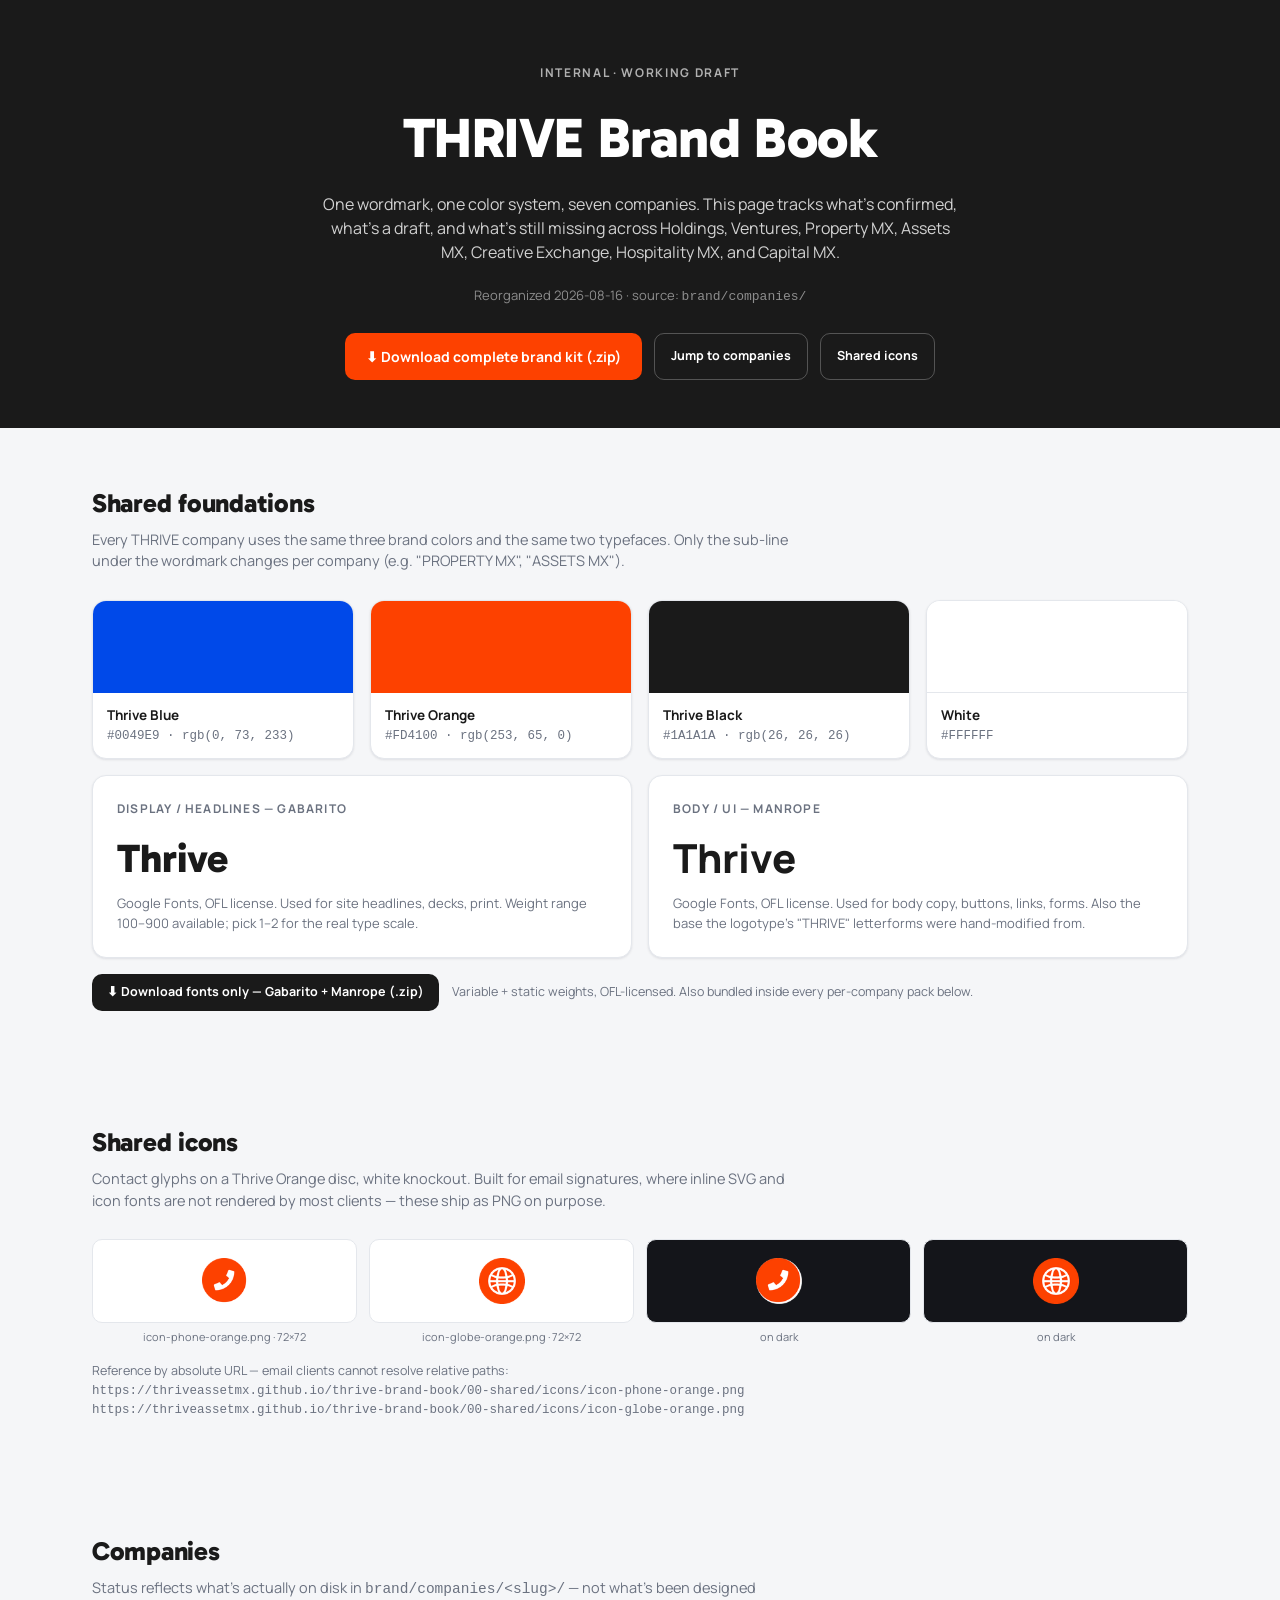
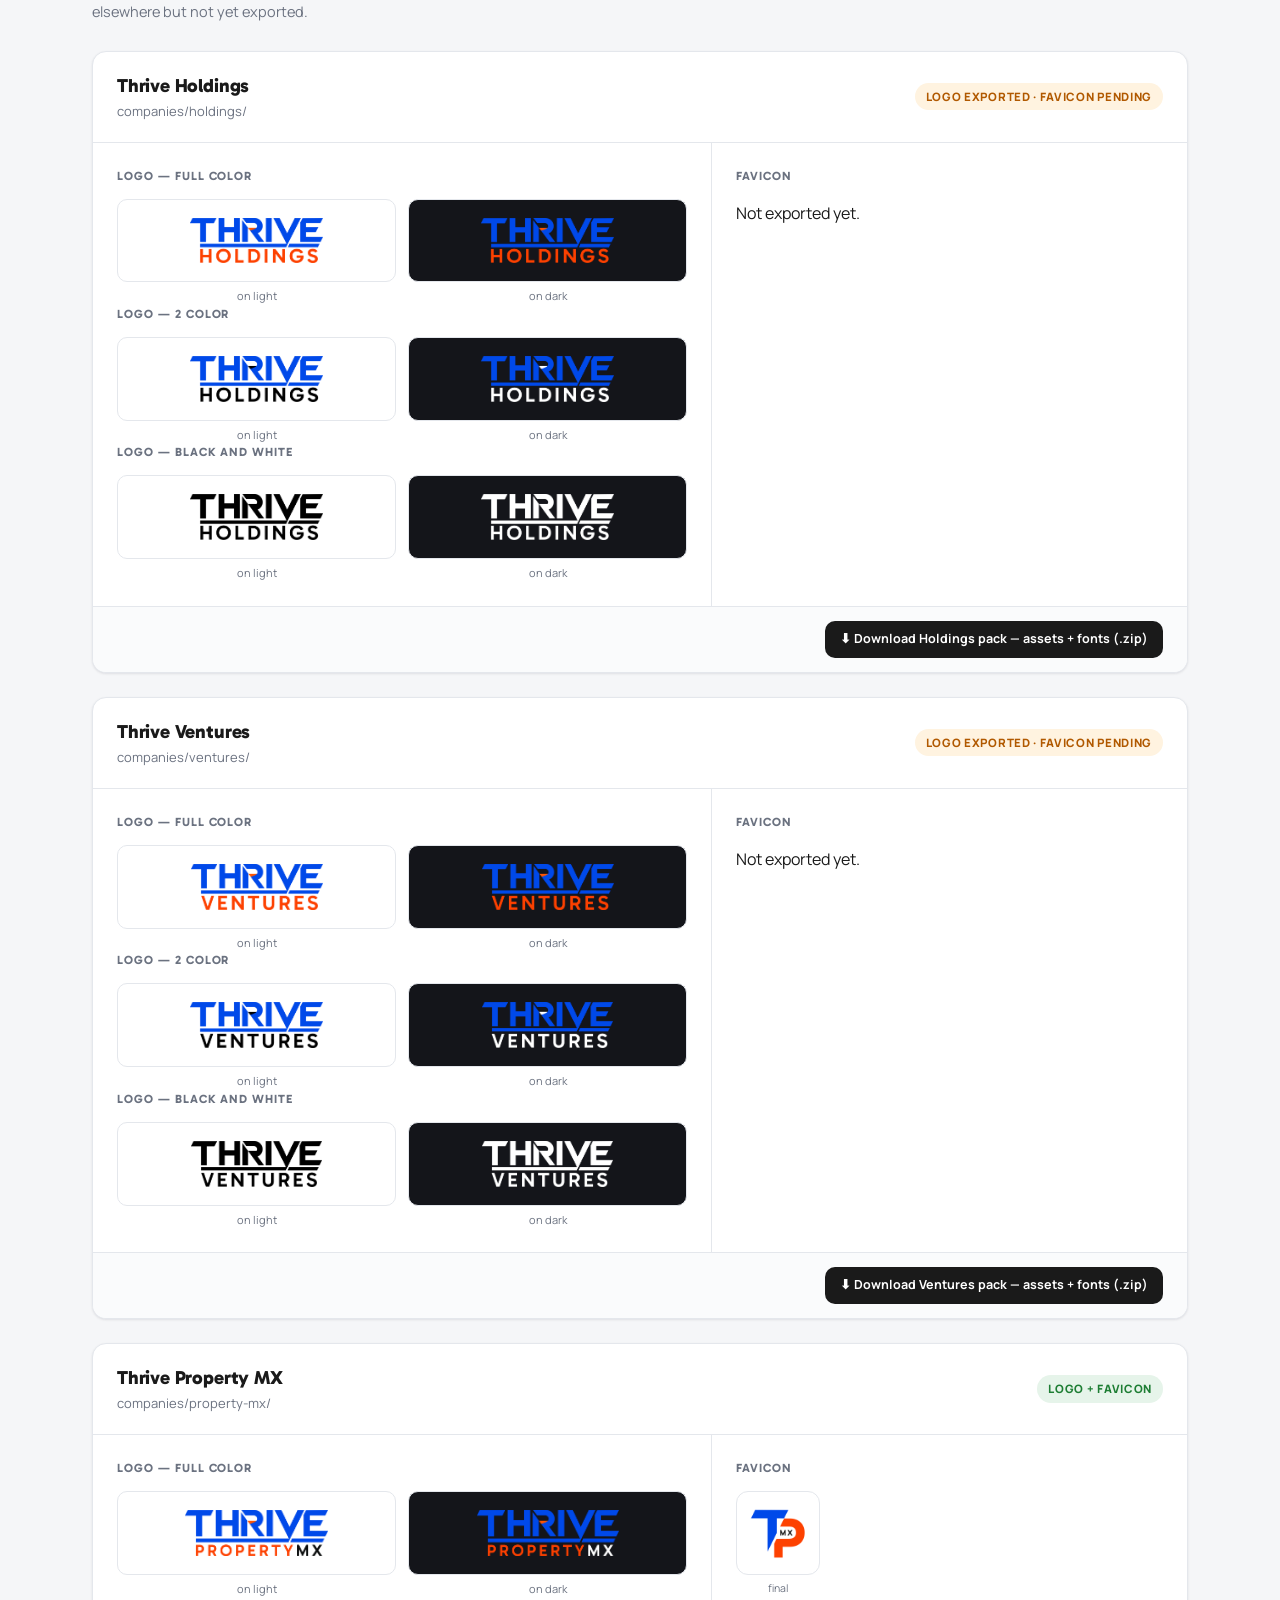
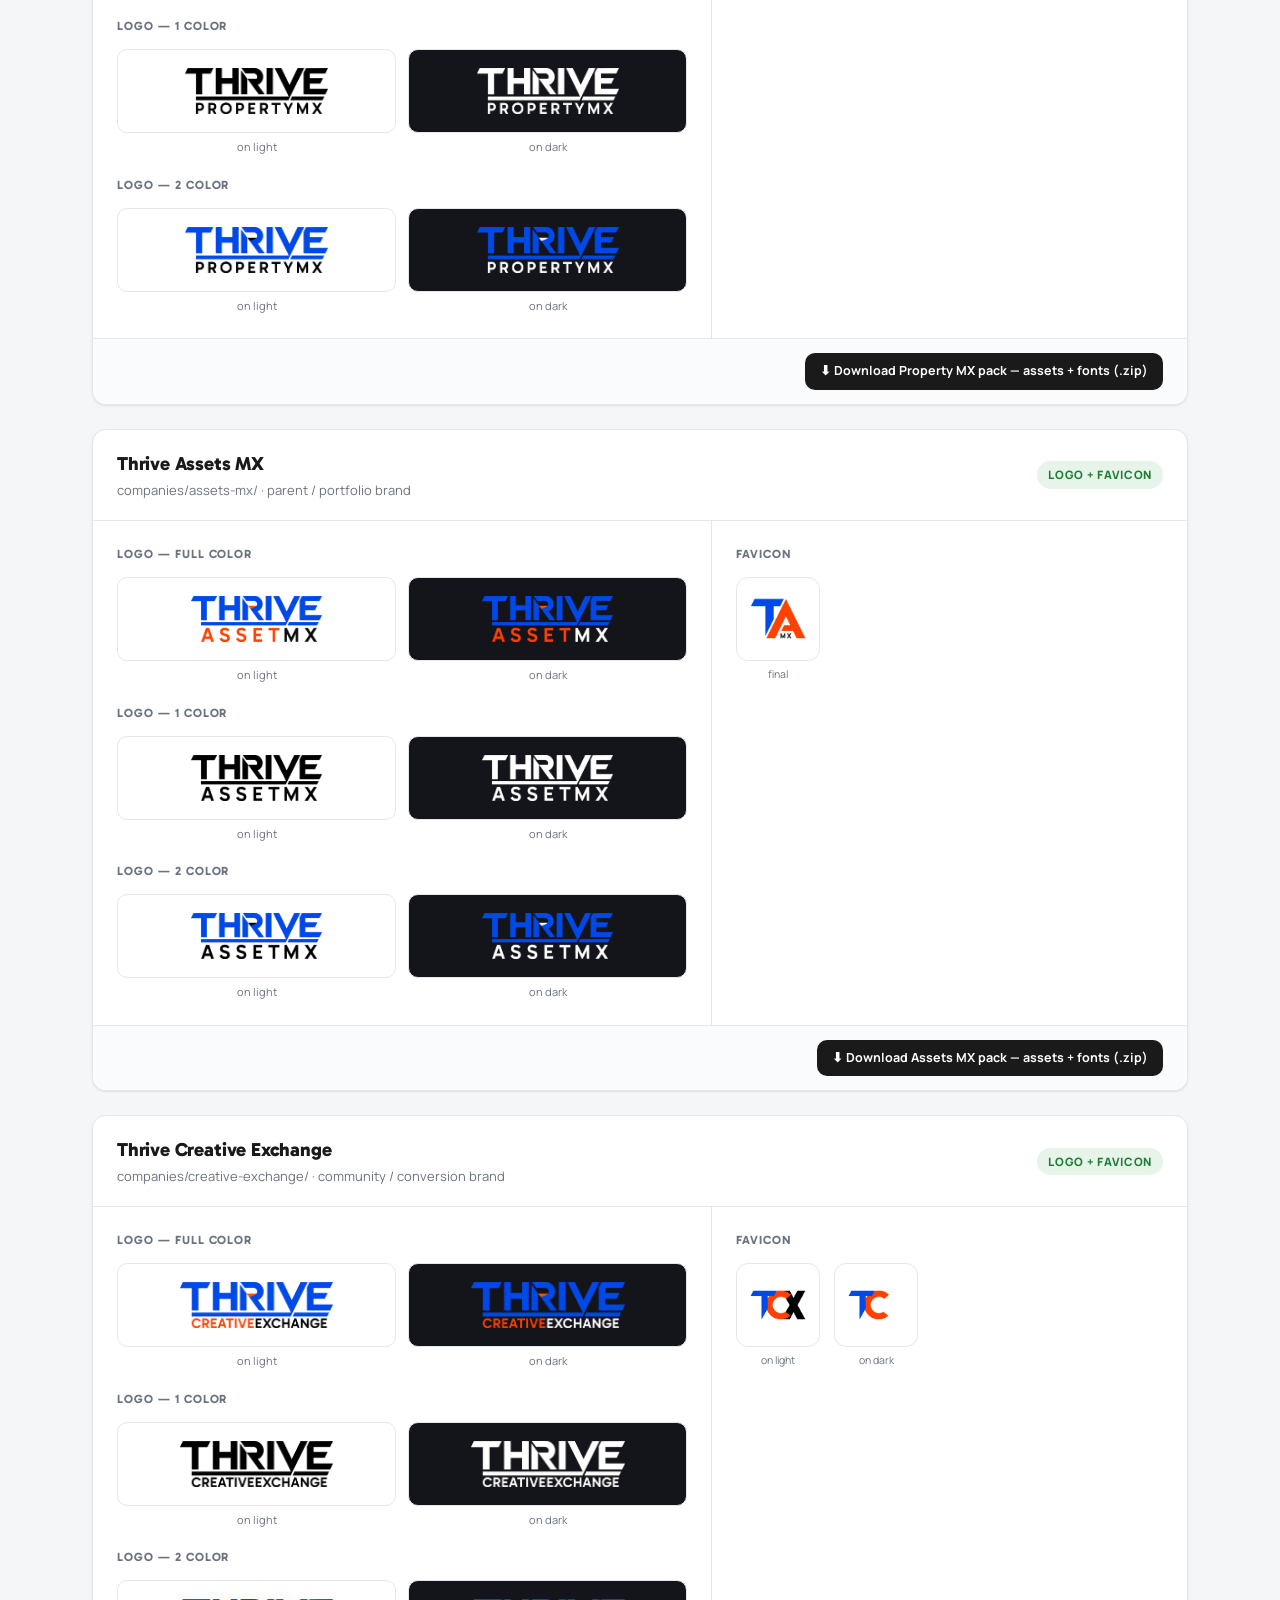
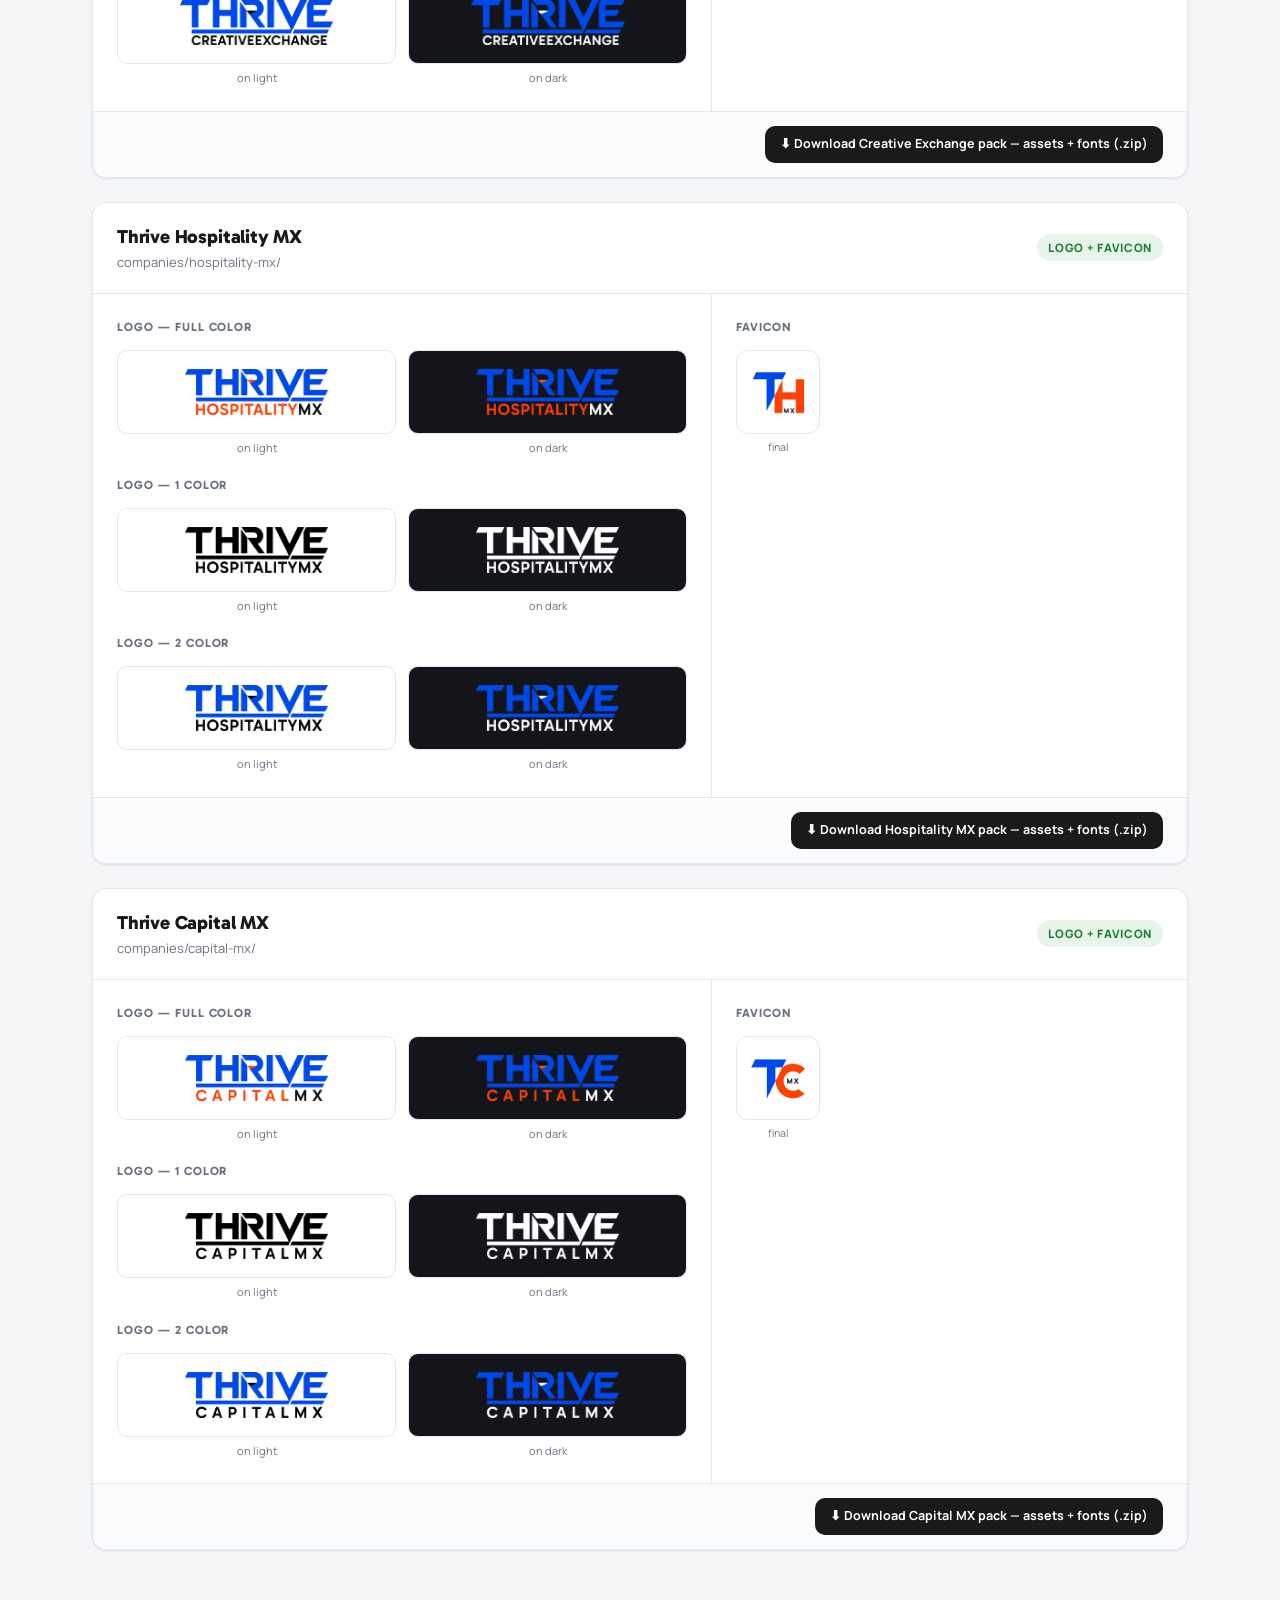
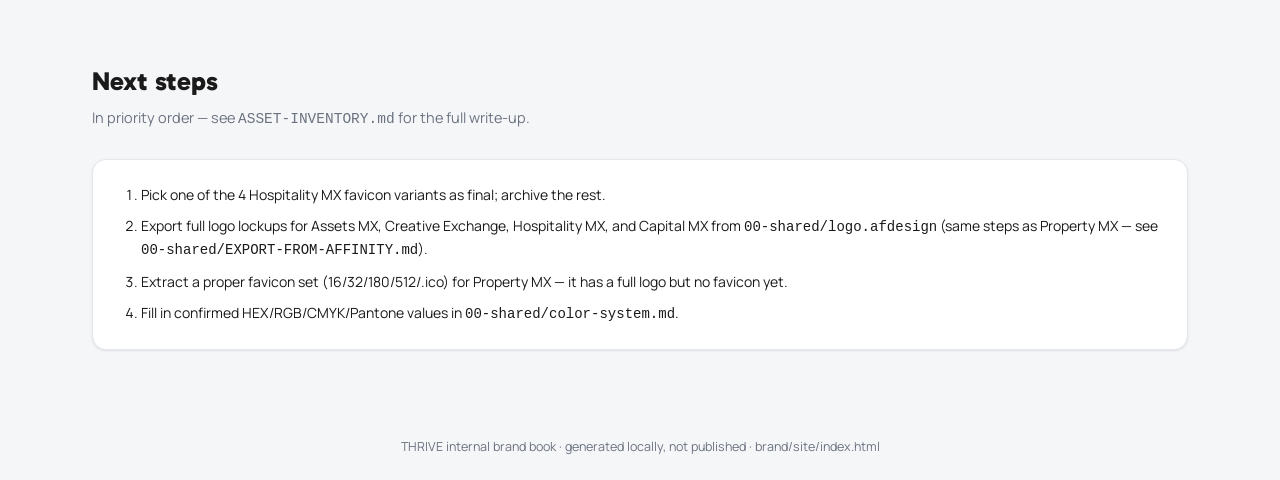
==== commit b935bc15: "Add Thrive Holdings and Thrive Ventures logos; show PNGs on brand book New non-MX lockups for both c" ====
--- a/site/index.html
+++ b/site/index.html
@@ -14,9 +14,9 @@
 <header class="hero">
   <div class="eyebrow">Internal · Working Draft</div>
   <h1>THRIVE Brand Book</h1>
-  <p>One wordmark, one color system, five companies. This page tracks what's confirmed, what's a
-     draft, and what's still missing across Property MX, Assets MX, Creative Exchange,
-     Hospitality MX, and Capital MX.</p>
+  <p>One wordmark, one color system, seven companies. This page tracks what's confirmed, what's a
+     draft, and what's still missing across Holdings, Ventures, Property MX, Assets MX,
+     Creative Exchange, Hospitality MX, and Capital MX.</p>
   <div class="meta">Reorganized 2026‑08‑16 · source: <code>brand/companies/</code></div>
   <div class="hero-actions">
     <a class="btn btn-primary" href="../downloads/thrive-brand-kit-complete.zip" download>⬇ Download complete brand kit (.zip)</a>
@@ -127,6 +127,117 @@
 
   <div class="company-grid">
 
+    <!-- HOLDINGS -->
+    <article class="company-card">
+      <div class="company-card-head">
+        <div>
+          <h3>Thrive Holdings</h3>
+          <div class="sub">companies/holdings/</div>
+        </div>
+        <span class="badge partial">Logo exported · favicon pending</span>
+      </div>
+      <div class="company-body">
+        <div class="asset-block">
+          <h4>Logo — full color</h4>
+          <div class="logo-preview-row">
+            <div class="logo-tile-wrap">
+              <div class="logo-tile light"><img loading="lazy" src="../companies/holdings/logo/png/holdings-logo-full-color-lightbg.png" alt="Thrive Holdings full color logo on light background"></div>
+              <div class="tile-caption">on light</div>
+            </div>
+            <div class="logo-tile-wrap">
+              <div class="logo-tile dark"><img loading="lazy" src="../companies/holdings/logo/png/holdings-logo-full-color-darkbg.png" alt="Thrive Holdings full color logo on dark background"></div>
+              <div class="tile-caption">on dark</div>
+            </div>
+          </div>
+          <h4>Logo — 2 color</h4>
+          <div class="logo-preview-row">
+            <div class="logo-tile-wrap">
+              <div class="logo-tile light"><img loading="lazy" src="../companies/holdings/logo/png/holdings-logo-2-color-lightbg.png" alt="Thrive Holdings 2 color logo on light background"></div>
+              <div class="tile-caption">on light</div>
+            </div>
+            <div class="logo-tile-wrap">
+              <div class="logo-tile dark"><img loading="lazy" src="../companies/holdings/logo/png/holdings-logo-2-color-darkbg.png" alt="Thrive Holdings 2 color logo on dark background"></div>
+              <div class="tile-caption">on dark</div>
+            </div>
+          </div>
+          <h4>Logo — Black and White</h4>
+          <div class="logo-preview-row">
+            <div class="logo-tile-wrap">
+              <div class="logo-tile light"><img loading="lazy" src="../companies/holdings/logo/png/holdings-logo-black-and-white-lightbg.png" alt="Thrive Holdings Black and White logo on light background"></div>
+              <div class="tile-caption">on light</div>
+            </div>
+            <div class="logo-tile-wrap">
+              <div class="logo-tile dark"><img loading="lazy" src="../companies/holdings/logo/png/holdings-logo-black-and-white-darkbg.png" alt="Thrive Holdings Black and White logo on dark background"></div>
+              <div class="tile-caption">on dark</div>
+            </div>
+          </div>
+        </div>
+        <div class="asset-block">
+          <h4>Favicon</h4>
+          <p>Not exported yet.</p>
+        </div>
+      </div>
+      <div class="card-actions">
+        <a class="btn btn-small" href="../downloads/thrive-holdings-assets.zip" download>⬇ Download Holdings pack — assets + fonts (.zip)</a>
+      </div>
+    </article>
+
+    <!-- VENTURES -->
+    <article class="company-card">
+      <div class="company-card-head">
+        <div>
+          <h3>Thrive Ventures</h3>
+          <div class="sub">companies/ventures/</div>
+        </div>
+        <span class="badge partial">Logo exported · favicon pending</span>
+      </div>
+      <div class="company-body">
+        <div class="asset-block">
+          <h4>Logo — full color</h4>
+          <div class="logo-preview-row">
+            <div class="logo-tile-wrap">
+              <div class="logo-tile light"><img loading="lazy" src="../companies/ventures/logo/png/ventures-logo-full-color-lightbg.png" alt="Thrive Ventures full color logo on light background"></div>
+              <div class="tile-caption">on light</div>
+            </div>
+            <div class="logo-tile-wrap">
+              <div class="logo-tile dark"><img loading="lazy" src="../companies/ventures/logo/png/ventures-logo-full-color-darkbg.png" alt="Thrive Ventures full color logo on dark background"></div>
+              <div class="tile-caption">on dark</div>
+            </div>
+          </div>
+          <h4>Logo — 2 color</h4>
+          <div class="logo-preview-row">
+            <div class="logo-tile-wrap">
+              <div class="logo-tile light"><img loading="lazy" src="../companies/ventures/logo/png/ventures-logo-2-color-lightbg.png" alt="Thrive Ventures 2 color logo on light background"></div>
+              <div class="tile-caption">on light</div>
+            </div>
+            <div class="logo-tile-wrap">
+              <div class="logo-tile dark"><img loading="lazy" src="../companies/ventures/logo/png/ventures-logo-2-color-darkbg.png" alt="Thrive Ventures 2 color logo on dark background"></div>
+              <div class="tile-caption">on dark</div>
+            </div>
+          </div>
+          <h4>Logo — Black and White</h4>
+          <div class="logo-preview-row">
+            <div class="logo-tile-wrap">
+              <div class="logo-tile light"><img loading="lazy" src="../companies/ventures/logo/png/ventures-logo-black-and-white-lightbg.png" alt="Thrive Ventures Black and White logo on light background"></div>
+              <div class="tile-caption">on light</div>
+            </div>
+            <div class="logo-tile-wrap">
+              <div class="logo-tile dark"><img loading="lazy" src="../companies/ventures/logo/png/ventures-logo-black-and-white-darkbg.png" alt="Thrive Ventures Black and White logo on dark background"></div>
+              <div class="tile-caption">on dark</div>
+            </div>
+          </div>
+        </div>
+        <div class="asset-block">
+          <h4>Favicon</h4>
+          <p>Not exported yet.</p>
+        </div>
+      </div>
+      <div class="card-actions">
+        <a class="btn btn-small" href="../downloads/thrive-ventures-assets.zip" download>⬇ Download Ventures pack — assets + fonts (.zip)</a>
+      </div>
+    </article>
+
+
     <!-- PROPERTY MX -->
     <article class="company-card">
       <div class="company-card-head">
@@ -142,13 +253,13 @@
           <div class="logo-preview-row">
             <div class="logo-tile-wrap">
               <div class="logo-tile light">
-                <img src="../companies/property-mx/logo/svg/propertymx-logo-full-color-lightbg.svg" alt="Thrive Property MX full color logo on light background">
-              </div>
-              <div class="tile-caption">on light</div>
-            </div>
-            <div class="logo-tile-wrap">
-              <div class="logo-tile dark">
-                <img src="../companies/property-mx/logo/svg/propertymx-logo-full-color-darkbg.svg" alt="Thrive Property MX full color logo on dark background">
+                <img loading="lazy" src="../companies/property-mx/logo/png/propertymx-logo-full-color-lightbg.png" alt="Thrive Property MX full color logo on light background">
+              </div>
+              <div class="tile-caption">on light</div>
+            </div>
+            <div class="logo-tile-wrap">
+              <div class="logo-tile dark">
+                <img loading="lazy" src="../companies/property-mx/logo/png/propertymx-logo-full-color-darkbg.png" alt="Thrive Property MX full color logo on dark background">
               </div>
               <div class="tile-caption">on dark</div>
             </div>
@@ -157,13 +268,13 @@
           <div class="logo-preview-row">
             <div class="logo-tile-wrap">
               <div class="logo-tile light">
-                <img src="../companies/property-mx/logo/svg/propertymx-logo-1-color-lightbg.svg" alt="Thrive Property MX 1-color logo on light background">
-              </div>
-              <div class="tile-caption">on light</div>
-            </div>
-            <div class="logo-tile-wrap">
-              <div class="logo-tile dark">
-                <img src="../companies/property-mx/logo/svg/propertymx-logo-1-color-darkbg.svg" alt="Thrive Property MX 1-color logo on dark background">
+                <img loading="lazy" src="../companies/property-mx/logo/png/propertymx-logo-1-color-lightbg.png" alt="Thrive Property MX 1-color logo on light background">
+              </div>
+              <div class="tile-caption">on light</div>
+            </div>
+            <div class="logo-tile-wrap">
+              <div class="logo-tile dark">
+                <img loading="lazy" src="../companies/property-mx/logo/png/propertymx-logo-1-color-darkbg.png" alt="Thrive Property MX 1-color logo on dark background">
               </div>
               <div class="tile-caption">on dark</div>
             </div>
@@ -172,13 +283,13 @@
           <div class="logo-preview-row">
             <div class="logo-tile-wrap">
               <div class="logo-tile light">
-                <img src="../companies/property-mx/logo/svg/propertymx-logo-2-color-lightbg.svg" alt="Thrive Property MX 2-color logo on light background">
-              </div>
-              <div class="tile-caption">on light</div>
-            </div>
-            <div class="logo-tile-wrap">
-              <div class="logo-tile dark">
-                <img src="../companies/property-mx/logo/svg/propertymx-logo-2-color-darkbg.svg" alt="Thrive Property MX 2-color logo on dark background">
+                <img loading="lazy" src="../companies/property-mx/logo/png/propertymx-logo-2-color-lightbg.png" alt="Thrive Property MX 2-color logo on light background">
+              </div>
+              <div class="tile-caption">on light</div>
+            </div>
+            <div class="logo-tile-wrap">
+              <div class="logo-tile dark">
+                <img loading="lazy" src="../companies/property-mx/logo/png/propertymx-logo-2-color-darkbg.png" alt="Thrive Property MX 2-color logo on dark background">
               </div>
               <div class="tile-caption">on dark</div>
             </div>
@@ -188,7 +299,7 @@
           <h4>Favicon</h4>
           <div class="favicon-row">
             <div class="favicon-tile">
-              <div class="box"><img src="../companies/property-mx/favicon/propertymx-favicon.svg" alt="Thrive Property MX favicon"></div>
+              <div class="box"><img loading="lazy" src="../companies/property-mx/favicon/propertymx-favicon.png" alt="Thrive Property MX favicon"></div>
               <div class="cap">final</div>
             </div>
           </div>
@@ -214,13 +325,13 @@
           <div class="logo-preview-row">
             <div class="logo-tile-wrap">
               <div class="logo-tile light">
-                <img src="../companies/assets-mx/logo/svg/assetmx-logo-full-color-lightbg.svg" alt="Thrive Assets MX full color logo on light background">
-              </div>
-              <div class="tile-caption">on light</div>
-            </div>
-            <div class="logo-tile-wrap">
-              <div class="logo-tile dark">
-                <img src="../companies/assets-mx/logo/svg/assetmx-logo-full-color-darkbg.svg" alt="Thrive Assets MX full color logo on dark background">
+                <img loading="lazy" src="../companies/assets-mx/logo/png/assetmx-logo-full-color-lightbg.png" alt="Thrive Assets MX full color logo on light background">
+              </div>
+              <div class="tile-caption">on light</div>
+            </div>
+            <div class="logo-tile-wrap">
+              <div class="logo-tile dark">
+                <img loading="lazy" src="../companies/assets-mx/logo/png/assetmx-logo-full-color-darkbg.png" alt="Thrive Assets MX full color logo on dark background">
               </div>
               <div class="tile-caption">on dark</div>
             </div>
@@ -229,13 +340,13 @@
           <div class="logo-preview-row">
             <div class="logo-tile-wrap">
               <div class="logo-tile light">
-                <img src="../companies/assets-mx/logo/svg/assetmx-logo-1-color-lightbg.svg" alt="Thrive Assets MX 1-color logo on light background">
-              </div>
-              <div class="tile-caption">on light</div>
-            </div>
-            <div class="logo-tile-wrap">
-              <div class="logo-tile dark">
-                <img src="../companies/assets-mx/logo/svg/assetmx-logo-1-color-darkbg.svg" alt="Thrive Assets MX 1-color logo on dark background">
+                <img loading="lazy" src="../companies/assets-mx/logo/png/assetmx-logo-1-color-lightbg.png" alt="Thrive Assets MX 1-color logo on light background">
+              </div>
+              <div class="tile-caption">on light</div>
+            </div>
+            <div class="logo-tile-wrap">
+              <div class="logo-tile dark">
+                <img loading="lazy" src="../companies/assets-mx/logo/png/assetmx-logo-1-color-darkbg.png" alt="Thrive Assets MX 1-color logo on dark background">
               </div>
               <div class="tile-caption">on dark</div>
             </div>
@@ -244,13 +355,13 @@
           <div class="logo-preview-row">
             <div class="logo-tile-wrap">
               <div class="logo-tile light">
-                <img src="../companies/assets-mx/logo/svg/assetmx-logo-2-color-lightbg.svg" alt="Thrive Assets MX 2-color logo on light background">
-              </div>
-              <div class="tile-caption">on light</div>
-            </div>
-            <div class="logo-tile-wrap">
-              <div class="logo-tile dark">
-                <img src="../companies/assets-mx/logo/svg/assetmx-logo-2-color-darkbg.svg" alt="Thrive Assets MX 2-color logo on dark background">
+                <img loading="lazy" src="../companies/assets-mx/logo/png/assetmx-logo-2-color-lightbg.png" alt="Thrive Assets MX 2-color logo on light background">
+              </div>
+              <div class="tile-caption">on light</div>
+            </div>
+            <div class="logo-tile-wrap">
+              <div class="logo-tile dark">
+                <img loading="lazy" src="../companies/assets-mx/logo/png/assetmx-logo-2-color-darkbg.png" alt="Thrive Assets MX 2-color logo on dark background">
               </div>
               <div class="tile-caption">on dark</div>
             </div>
@@ -260,7 +371,7 @@
           <h4>Favicon</h4>
           <div class="favicon-row">
             <div class="favicon-tile">
-              <div class="box"><img src="../companies/assets-mx/favicon/assetmx-favicon.svg" alt="Thrive Assets MX favicon"></div>
+              <div class="box"><img loading="lazy" src="../companies/assets-mx/favicon/assetmx-favicon.png" alt="Thrive Assets MX favicon"></div>
               <div class="cap">final</div>
             </div>
           </div>
@@ -286,13 +397,13 @@
           <div class="logo-preview-row">
             <div class="logo-tile-wrap">
               <div class="logo-tile light">
-                <img src="../companies/creative-exchange/logo/svg/tce-logo-full-color-lightbg.svg" alt="Thrive Creative Exchange full color logo on light background">
-              </div>
-              <div class="tile-caption">on light</div>
-            </div>
-            <div class="logo-tile-wrap">
-              <div class="logo-tile dark">
-                <img src="../companies/creative-exchange/logo/svg/tce-logo-full-color-darkbg.svg" alt="Thrive Creative Exchange full color logo on dark background">
+                <img loading="lazy" src="../companies/creative-exchange/logo/png/tce-logo-full-color-lightbg.png" alt="Thrive Creative Exchange full color logo on light background">
+              </div>
+              <div class="tile-caption">on light</div>
+            </div>
+            <div class="logo-tile-wrap">
+              <div class="logo-tile dark">
+                <img loading="lazy" src="../companies/creative-exchange/logo/png/tce-logo-full-color-darkbg.png" alt="Thrive Creative Exchange full color logo on dark background">
               </div>
               <div class="tile-caption">on dark</div>
             </div>
@@ -301,13 +412,13 @@
           <div class="logo-preview-row">
             <div class="logo-tile-wrap">
               <div class="logo-tile light">
-                <img src="../companies/creative-exchange/logo/svg/tce-logo-1-color-lightbg.svg" alt="Thrive Creative Exchange 1-color logo on light background">
-              </div>
-              <div class="tile-caption">on light</div>
-            </div>
-            <div class="logo-tile-wrap">
-              <div class="logo-tile dark">
-                <img src="../companies/creative-exchange/logo/svg/tce-logo-1-color-darkbg.svg" alt="Thrive Creative Exchange 1-color logo on dark background">
+                <img loading="lazy" src="../companies/creative-exchange/logo/png/tce-logo-1-color-lightbg.png" alt="Thrive Creative Exchange 1-color logo on light background">
+              </div>
+              <div class="tile-caption">on light</div>
+            </div>
+            <div class="logo-tile-wrap">
+              <div class="logo-tile dark">
+                <img loading="lazy" src="../companies/creative-exchange/logo/png/tce-logo-1-color-darkbg.png" alt="Thrive Creative Exchange 1-color logo on dark background">
               </div>
               <div class="tile-caption">on dark</div>
             </div>
@@ -316,13 +427,13 @@
           <div class="logo-preview-row">
             <div class="logo-tile-wrap">
               <div class="logo-tile light">
-                <img src="../companies/creative-exchange/logo/svg/tce-logo-2-color-lightbg.svg" alt="Thrive Creative Exchange 2-color logo on light background">
-              </div>
-              <div class="tile-caption">on light</div>
-            </div>
-            <div class="logo-tile-wrap">
-              <div class="logo-tile dark">
-                <img src="../companies/creative-exchange/logo/svg/tce-logo-2-color-darkbg.svg" alt="Thrive Creative Exchange 2-color logo on dark background">
+                <img loading="lazy" src="../companies/creative-exchange/logo/png/tce-logo-2-color-lightbg.png" alt="Thrive Creative Exchange 2-color logo on light background">
+              </div>
+              <div class="tile-caption">on light</div>
+            </div>
+            <div class="logo-tile-wrap">
+              <div class="logo-tile dark">
+                <img loading="lazy" src="../companies/creative-exchange/logo/png/tce-logo-2-color-darkbg.png" alt="Thrive Creative Exchange 2-color logo on dark background">
               </div>
               <div class="tile-caption">on dark</div>
             </div>
@@ -332,11 +443,11 @@
           <h4>Favicon</h4>
           <div class="favicon-row">
             <div class="favicon-tile">
-              <div class="box"><img src="../companies/creative-exchange/favicon/tce-favicon-lightbg.svg" alt="Thrive Creative Exchange favicon on light background"></div>
+              <div class="box"><img loading="lazy" src="../companies/creative-exchange/favicon/tce-favicon-lightbg.png" alt="Thrive Creative Exchange favicon on light background"></div>
               <div class="cap">on light</div>
             </div>
             <div class="favicon-tile">
-              <div class="box"><img src="../companies/creative-exchange/favicon/tce-favicon-darkbg.svg" alt="Thrive Creative Exchange favicon on dark background"></div>
+              <div class="box"><img loading="lazy" src="../companies/creative-exchange/favicon/tce-favicon-darkbg.png" alt="Thrive Creative Exchange favicon on dark background"></div>
               <div class="cap">on dark</div>
             </div>
           </div>
@@ -362,13 +473,13 @@
           <div class="logo-preview-row">
             <div class="logo-tile-wrap">
               <div class="logo-tile light">
-                <img src="../companies/hospitality-mx/logo/svg/hospitalitymx-logo-full-color-lightbg.svg" alt="Thrive Hospitality MX full color logo on light background">
-              </div>
-              <div class="tile-caption">on light</div>
-            </div>
-            <div class="logo-tile-wrap">
-              <div class="logo-tile dark">
-                <img src="../companies/hospitality-mx/logo/svg/hospitalitymx-logo-full-color-darkbg.svg" alt="Thrive Hospitality MX full color logo on dark background">
+                <img loading="lazy" src="../companies/hospitality-mx/logo/png/hospitalitymx-logo-full-color-lightbg.png" alt="Thrive Hospitality MX full color logo on light background">
+              </div>
+              <div class="tile-caption">on light</div>
+            </div>
+            <div class="logo-tile-wrap">
+              <div class="logo-tile dark">
+                <img loading="lazy" src="../companies/hospitality-mx/logo/png/hospitalitymx-logo-full-color-darkbg.png" alt="Thrive Hospitality MX full color logo on dark background">
               </div>
               <div class="tile-caption">on dark</div>
             </div>
@@ -377,13 +488,13 @@
           <div class="logo-preview-row">
             <div class="logo-tile-wrap">
               <div class="logo-tile light">
-                <img src="../companies/hospitality-mx/logo/svg/hospitalitymx-logo-1-color-lightbg.svg" alt="Thrive Hospitality MX 1-color logo on light background">
-              </div>
-              <div class="tile-caption">on light</div>
-            </div>
-            <div class="logo-tile-wrap">
-              <div class="logo-tile dark">
-                <img src="../companies/hospitality-mx/logo/svg/hospitalitymx-logo-1-color-darkbg.svg" alt="Thrive Hospitality MX 1-color logo on dark background">
+                <img loading="lazy" src="../companies/hospitality-mx/logo/png/hospitalitymx-logo-1-color-lightbg.png" alt="Thrive Hospitality MX 1-color logo on light background">
+              </div>
+              <div class="tile-caption">on light</div>
+            </div>
+            <div class="logo-tile-wrap">
+              <div class="logo-tile dark">
+                <img loading="lazy" src="../companies/hospitality-mx/logo/png/hospitalitymx-logo-1-color-darkbg.png" alt="Thrive Hospitality MX 1-color logo on dark background">
               </div>
               <div class="tile-caption">on dark</div>
             </div>
@@ -392,13 +503,13 @@
           <div class="logo-preview-row">
             <div class="logo-tile-wrap">
               <div class="logo-tile light">
-                <img src="../companies/hospitality-mx/logo/svg/hospitalitymx-logo-2-color-lightbg.svg" alt="Thrive Hospitality MX 2-color logo on light background">
-              </div>
-              <div class="tile-caption">on light</div>
-            </div>
-            <div class="logo-tile-wrap">
-              <div class="logo-tile dark">
-                <img src="../companies/hospitality-mx/logo/svg/hospitalitymx-logo-2-color-darkbg.svg" alt="Thrive Hospitality MX 2-color logo on dark background">
+                <img loading="lazy" src="../companies/hospitality-mx/logo/png/hospitalitymx-logo-2-color-lightbg.png" alt="Thrive Hospitality MX 2-color logo on light background">
+              </div>
+              <div class="tile-caption">on light</div>
+            </div>
+            <div class="logo-tile-wrap">
+              <div class="logo-tile dark">
+                <img loading="lazy" src="../companies/hospitality-mx/logo/png/hospitalitymx-logo-2-color-darkbg.png" alt="Thrive Hospitality MX 2-color logo on dark background">
               </div>
               <div class="tile-caption">on dark</div>
             </div>
@@ -408,7 +519,7 @@
           <h4>Favicon</h4>
           <div class="favicon-row">
             <div class="favicon-tile">
-              <div class="box"><img src="../companies/hospitality-mx/favicon/hospitalitymx-favicon.svg" alt="Thrive Hospitality MX favicon"></div>
+              <div class="box"><img loading="lazy" src="../companies/hospitality-mx/favicon/hospitalitymx-favicon.png" alt="Thrive Hospitality MX favicon"></div>
               <div class="cap">final</div>
             </div>
           </div>
@@ -434,13 +545,13 @@
           <div class="logo-preview-row">
             <div class="logo-tile-wrap">
               <div class="logo-tile light">
-                <img src="../companies/capital-mx/logo/svg/capitalmx-logo-full-color-lightbg.svg" alt="Thrive Capital MX full color logo on light background">
-              </div>
-              <div class="tile-caption">on light</div>
-            </div>
-            <div class="logo-tile-wrap">
-              <div class="logo-tile dark">
-                <img src="../companies/capital-mx/logo/svg/capitalmx-logo-full-color-darkbg.svg" alt="Thrive Capital MX full color logo on dark background">
+                <img loading="lazy" src="../companies/capital-mx/logo/png/capitalmx-logo-full-color-lightbg.png" alt="Thrive Capital MX full color logo on light background">
+              </div>
+              <div class="tile-caption">on light</div>
+            </div>
+            <div class="logo-tile-wrap">
+              <div class="logo-tile dark">
+                <img loading="lazy" src="../companies/capital-mx/logo/png/capitalmx-logo-full-color-darkbg.png" alt="Thrive Capital MX full color logo on dark background">
               </div>
               <div class="tile-caption">on dark</div>
             </div>
@@ -449,13 +560,13 @@
           <div class="logo-preview-row">
             <div class="logo-tile-wrap">
               <div class="logo-tile light">
-                <img src="../companies/capital-mx/logo/svg/capitalmx-logo-1-color-lightbg.svg" alt="Thrive Capital MX 1-color logo on light background">
-              </div>
-              <div class="tile-caption">on light</div>
-            </div>
-            <div class="logo-tile-wrap">
-              <div class="logo-tile dark">
-                <img src="../companies/capital-mx/logo/svg/capitalmx-logo-1-color-darkbg.svg" alt="Thrive Capital MX 1-color logo on dark background">
+                <img loading="lazy" src="../companies/capital-mx/logo/png/capitalmx-logo-1-color-lightbg.png" alt="Thrive Capital MX 1-color logo on light background">
+              </div>
+              <div class="tile-caption">on light</div>
+            </div>
+            <div class="logo-tile-wrap">
+              <div class="logo-tile dark">
+                <img loading="lazy" src="../companies/capital-mx/logo/png/capitalmx-logo-1-color-darkbg.png" alt="Thrive Capital MX 1-color logo on dark background">
               </div>
               <div class="tile-caption">on dark</div>
             </div>
@@ -464,13 +575,13 @@
           <div class="logo-preview-row">
             <div class="logo-tile-wrap">
               <div class="logo-tile light">
-                <img src="../companies/capital-mx/logo/svg/capitalmx-logo-2-color-lightbg.svg" alt="Thrive Capital MX 2-color logo on light background">
-              </div>
-              <div class="tile-caption">on light</div>
-            </div>
-            <div class="logo-tile-wrap">
-              <div class="logo-tile dark">
-                <img src="../companies/capital-mx/logo/svg/capitalmx-logo-2-color-darkbg.svg" alt="Thrive Capital MX 2-color logo on dark background">
+                <img loading="lazy" src="../companies/capital-mx/logo/png/capitalmx-logo-2-color-lightbg.png" alt="Thrive Capital MX 2-color logo on light background">
+              </div>
+              <div class="tile-caption">on light</div>
+            </div>
+            <div class="logo-tile-wrap">
+              <div class="logo-tile dark">
+                <img loading="lazy" src="../companies/capital-mx/logo/png/capitalmx-logo-2-color-darkbg.png" alt="Thrive Capital MX 2-color logo on dark background">
               </div>
               <div class="tile-caption">on dark</div>
             </div>
@@ -480,7 +591,7 @@
           <h4>Favicon</h4>
           <div class="favicon-row">
             <div class="favicon-tile">
-              <div class="box"><img src="../companies/capital-mx/favicon/capitalmx-favicon.svg" alt="Thrive Capital MX favicon"></div>
+              <div class="box"><img loading="lazy" src="../companies/capital-mx/favicon/capitalmx-favicon.png" alt="Thrive Capital MX favicon"></div>
               <div class="cap">final</div>
             </div>
           </div>
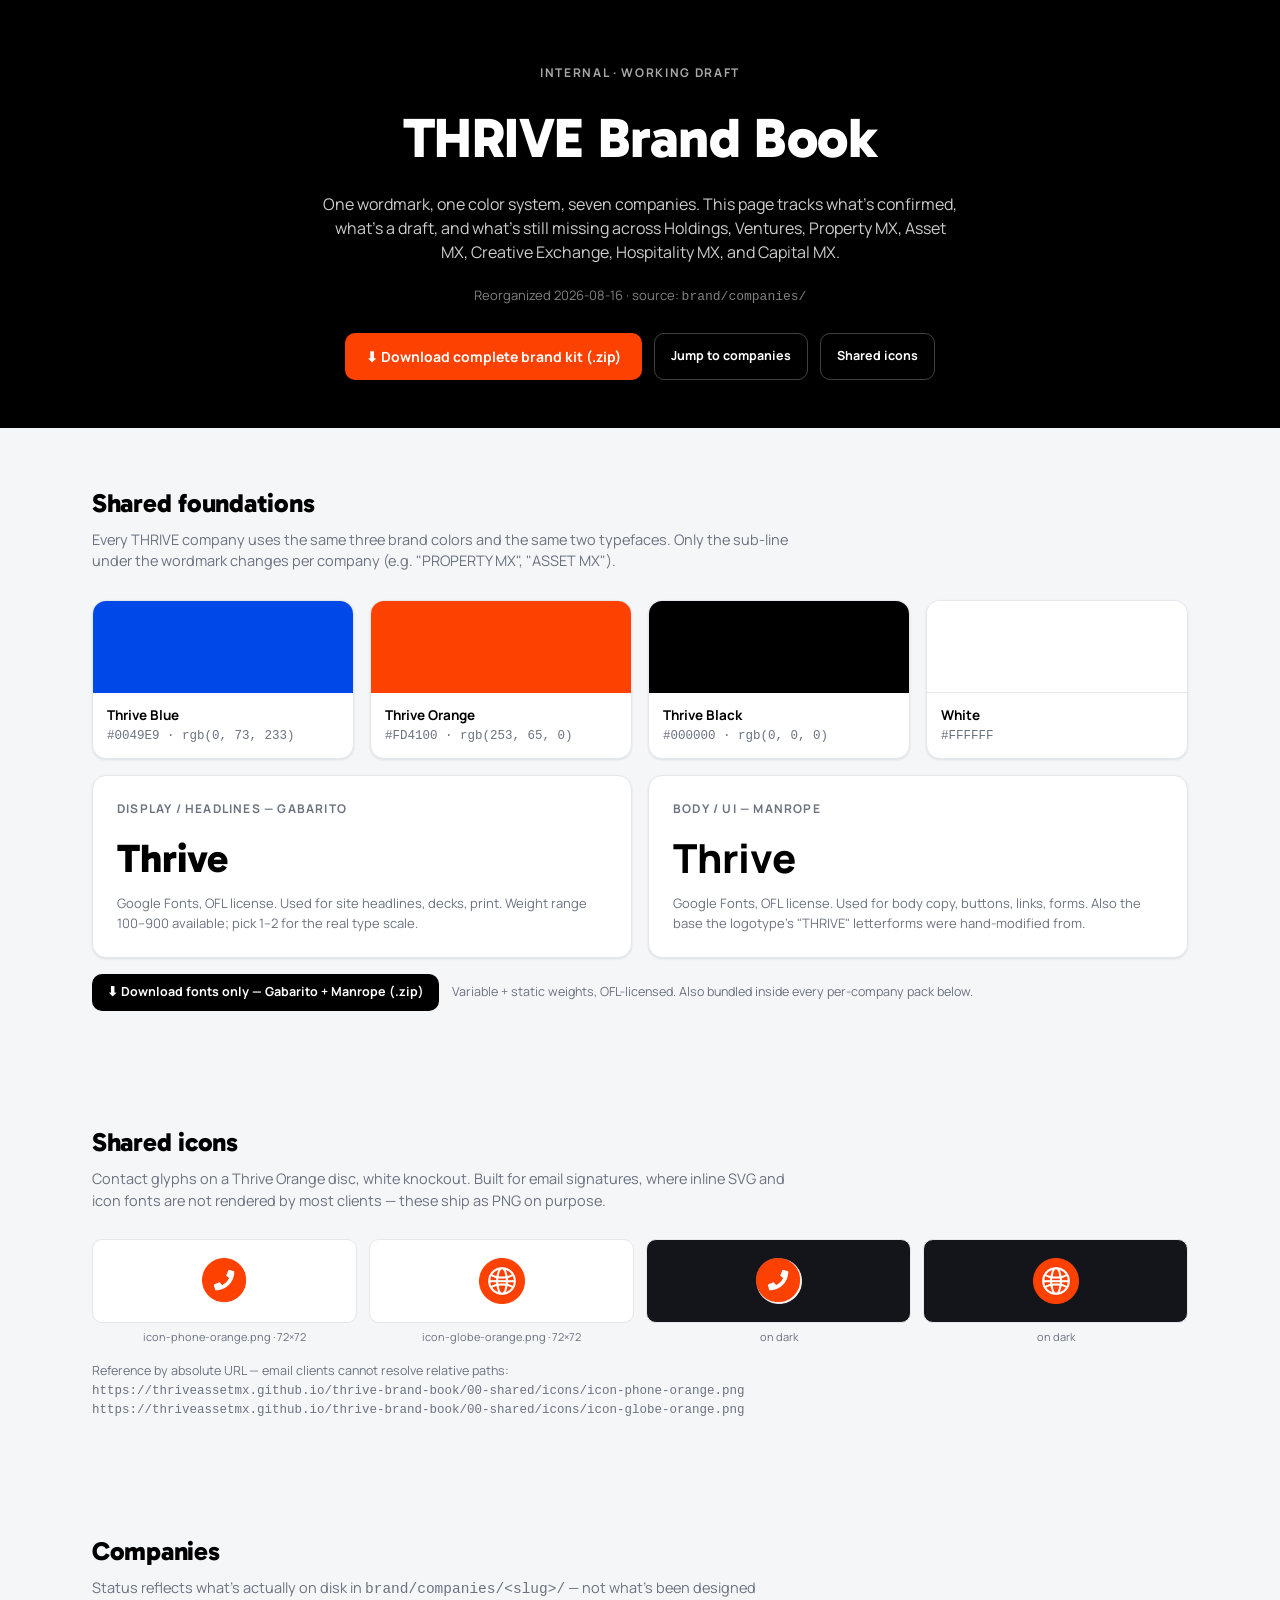
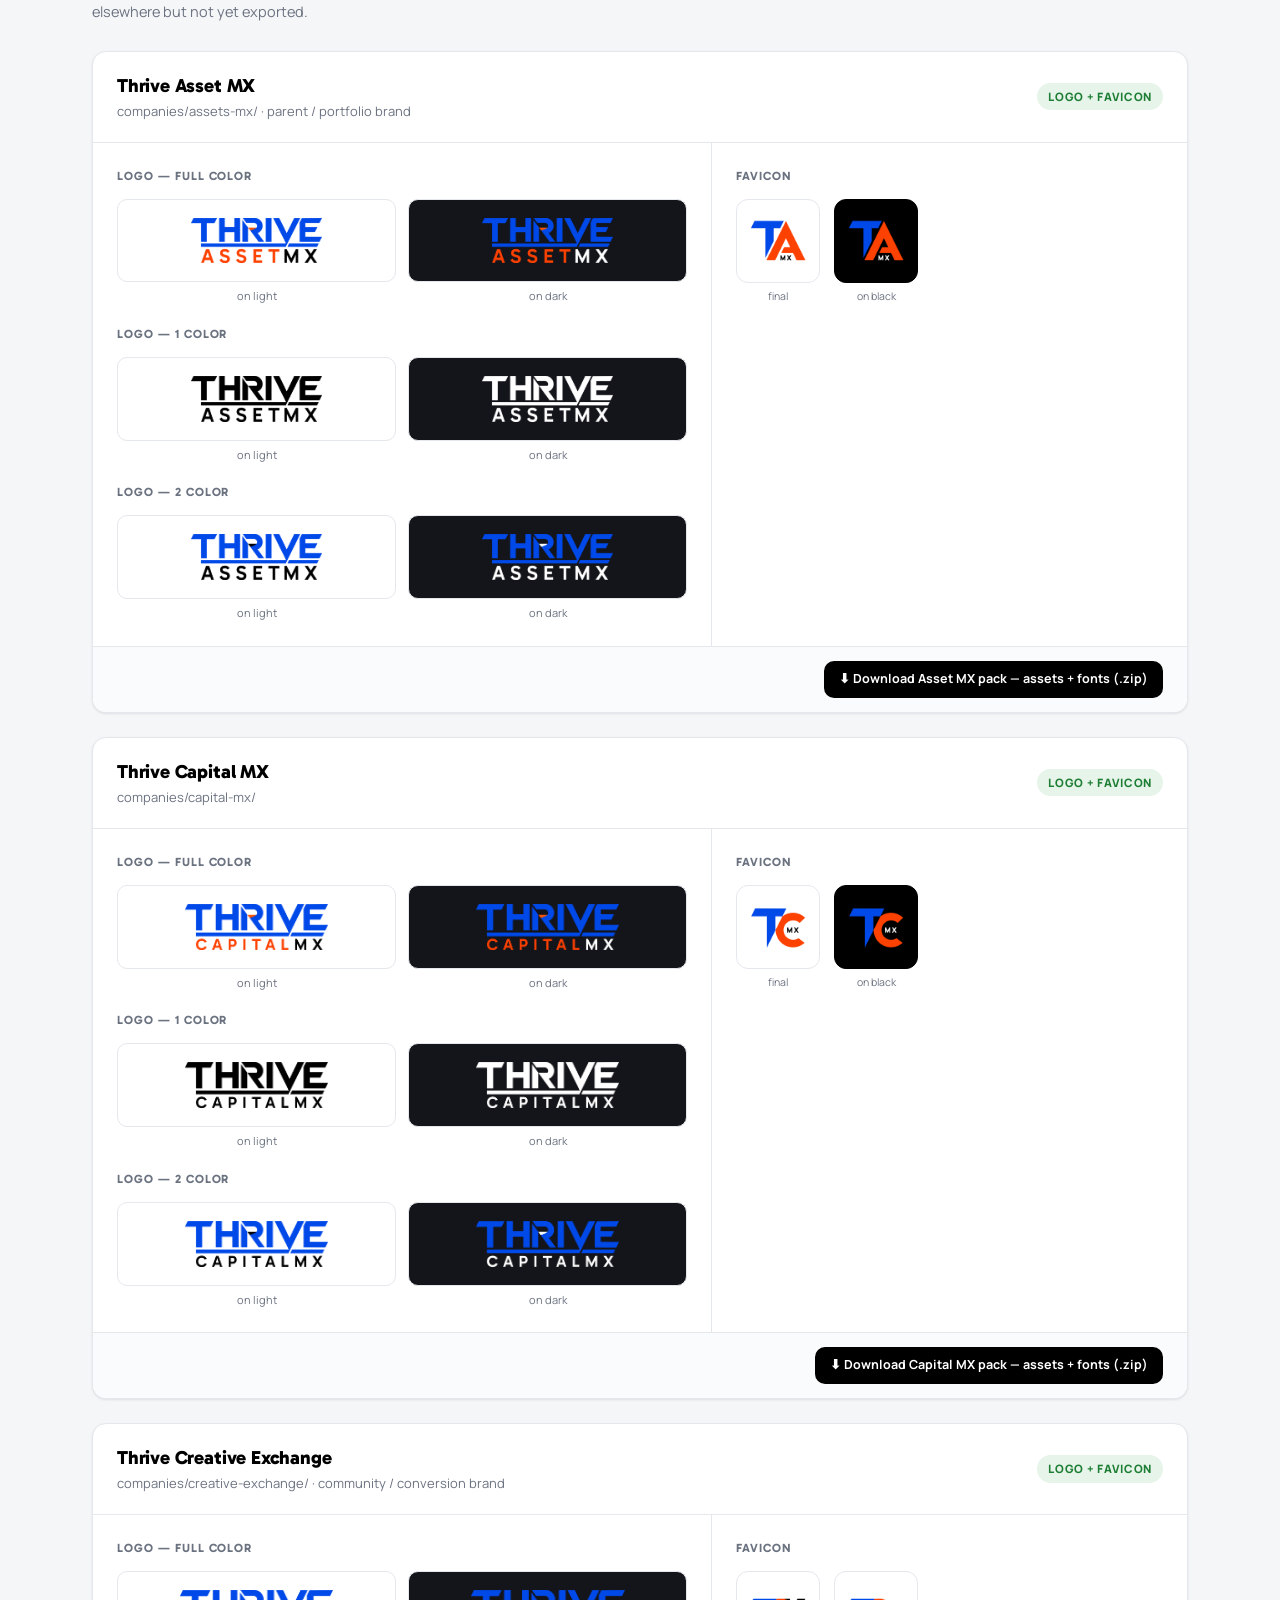
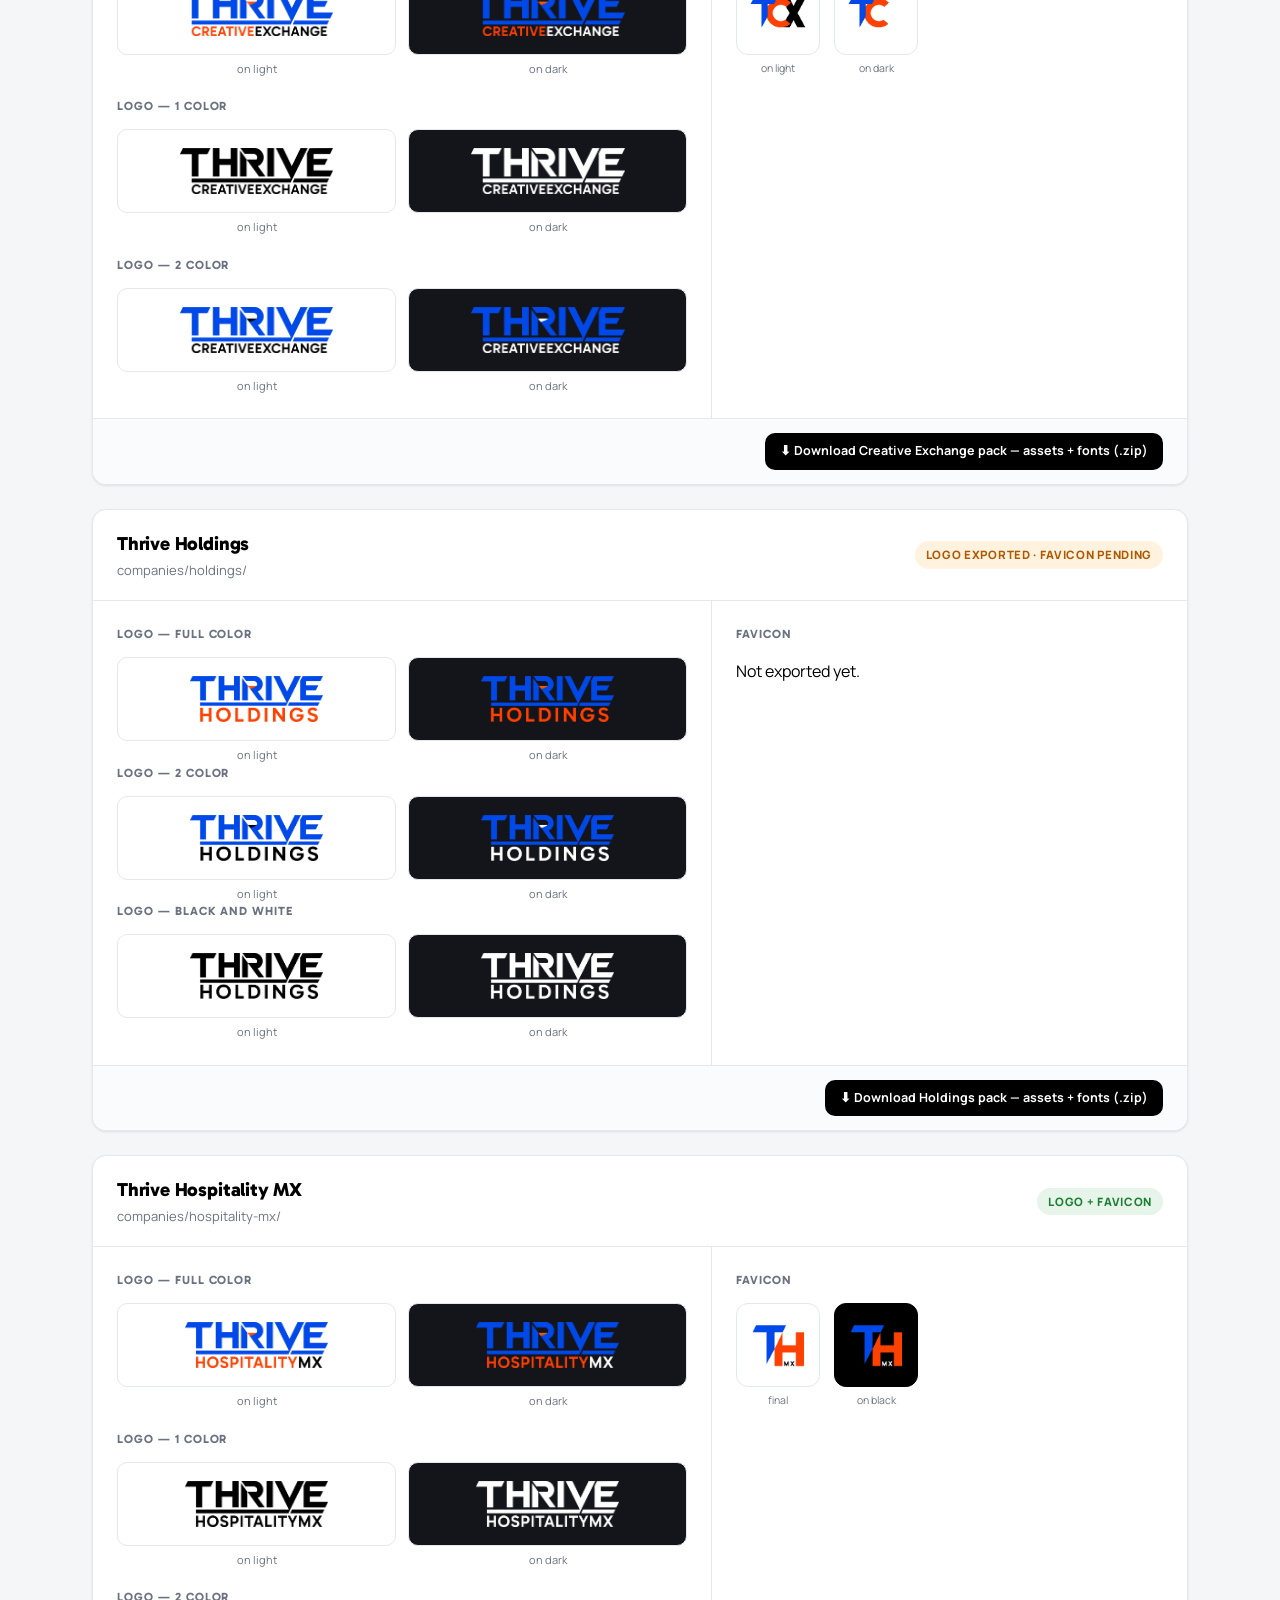
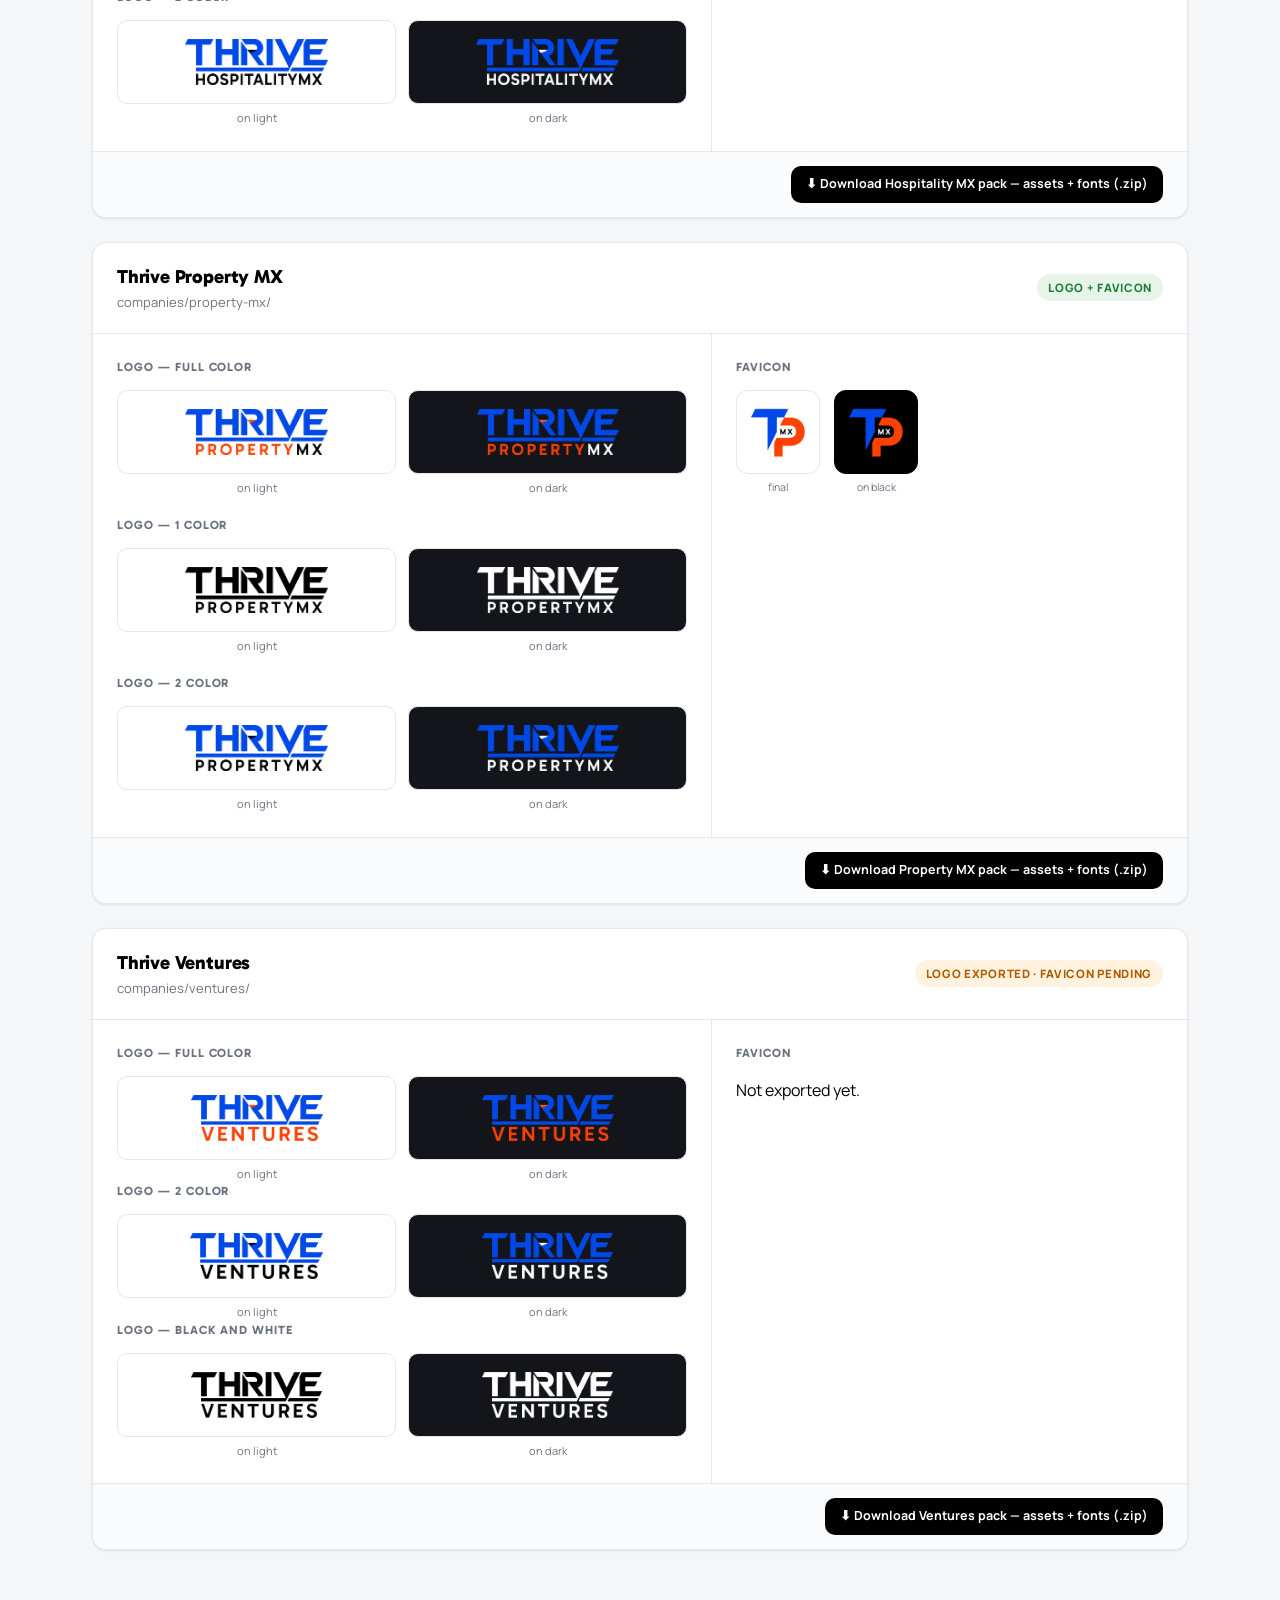
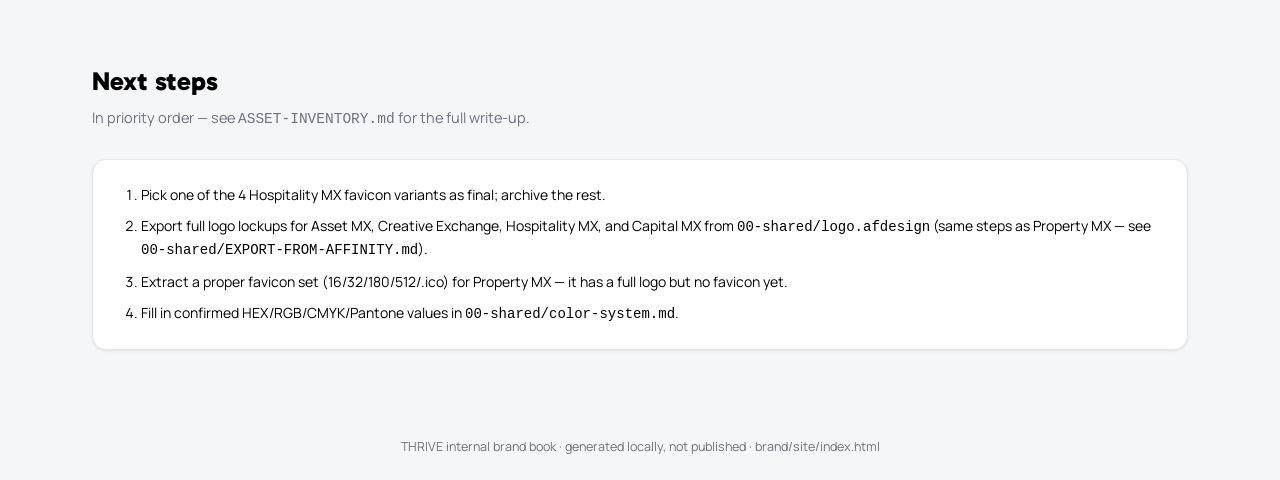
==== commit 2794dcf6: "Brand black to #000000, add black-background favicons, correct Asset MX display name, alphabetize co" ====
--- a/site/index.html
+++ b/site/index.html
@@ -15,7 +15,7 @@
   <div class="eyebrow">Internal · Working Draft</div>
   <h1>THRIVE Brand Book</h1>
   <p>One wordmark, one color system, seven companies. This page tracks what's confirmed, what's a
-     draft, and what's still missing across Holdings, Ventures, Property MX, Assets MX,
+     draft, and what's still missing across Holdings, Ventures, Property MX, Asset MX,
      Creative Exchange, Hospitality MX, and Capital MX.</p>
   <div class="meta">Reorganized 2026‑08‑16 · source: <code>brand/companies/</code></div>
   <div class="hero-actions">
@@ -29,7 +29,7 @@
   <div class="section-head">
     <h2>Shared foundations</h2>
     <p>Every THRIVE company uses the same three brand colors and the same two typefaces. Only the
-       sub-line under the wordmark changes per company (e.g. "PROPERTY MX", "ASSETS MX").</p>
+       sub-line under the wordmark changes per company (e.g. "PROPERTY MX", "ASSET MX").</p>
   </div>
 
   <div class="foundation-grid">
@@ -48,10 +48,10 @@
       </div>
     </div>
     <div class="swatch">
-      <div class="chip" style="background:#1A1A1A"></div>
+      <div class="chip" style="background:#000000"></div>
       <div class="info">
         <div class="name">Thrive Black</div>
-        <div class="hex">#1A1A1A · rgb(26, 26, 26)</div>
+        <div class="hex">#000000 · rgb(0, 0, 0)</div>
       </div>
     </div>
     <div class="swatch">
@@ -127,6 +127,234 @@
 
   <div class="company-grid">
 
+    <!-- ASSET MX -->
+    <article class="company-card">
+      <div class="company-card-head">
+        <div>
+          <h3>Thrive Asset MX</h3>
+          <div class="sub">companies/assets-mx/ · parent / portfolio brand</div>
+        </div>
+        <span class="badge complete">Logo + favicon</span>
+      </div>
+      <div class="company-body">
+        <div class="asset-block">
+          <h4>Logo — full color</h4>
+          <div class="logo-preview-row">
+            <div class="logo-tile-wrap">
+              <div class="logo-tile light">
+                <img loading="lazy" src="../companies/assets-mx/logo/png/assetmx-logo-full-color-lightbg.png" alt="Thrive Asset MX full color logo on light background">
+              </div>
+              <div class="tile-caption">on light</div>
+            </div>
+            <div class="logo-tile-wrap">
+              <div class="logo-tile dark">
+                <img loading="lazy" src="../companies/assets-mx/logo/png/assetmx-logo-full-color-darkbg.png" alt="Thrive Asset MX full color logo on dark background">
+              </div>
+              <div class="tile-caption">on dark</div>
+            </div>
+          </div>
+          <h4 style="margin-top:20px">Logo — 1 color</h4>
+          <div class="logo-preview-row">
+            <div class="logo-tile-wrap">
+              <div class="logo-tile light">
+                <img loading="lazy" src="../companies/assets-mx/logo/png/assetmx-logo-1-color-lightbg.png" alt="Thrive Asset MX 1-color logo on light background">
+              </div>
+              <div class="tile-caption">on light</div>
+            </div>
+            <div class="logo-tile-wrap">
+              <div class="logo-tile dark">
+                <img loading="lazy" src="../companies/assets-mx/logo/png/assetmx-logo-1-color-darkbg.png" alt="Thrive Asset MX 1-color logo on dark background">
+              </div>
+              <div class="tile-caption">on dark</div>
+            </div>
+          </div>
+          <h4 style="margin-top:20px">Logo — 2 color</h4>
+          <div class="logo-preview-row">
+            <div class="logo-tile-wrap">
+              <div class="logo-tile light">
+                <img loading="lazy" src="../companies/assets-mx/logo/png/assetmx-logo-2-color-lightbg.png" alt="Thrive Asset MX 2-color logo on light background">
+              </div>
+              <div class="tile-caption">on light</div>
+            </div>
+            <div class="logo-tile-wrap">
+              <div class="logo-tile dark">
+                <img loading="lazy" src="../companies/assets-mx/logo/png/assetmx-logo-2-color-darkbg.png" alt="Thrive Asset MX 2-color logo on dark background">
+              </div>
+              <div class="tile-caption">on dark</div>
+            </div>
+          </div>
+        </div>
+        <div class="asset-block">
+          <h4>Favicon</h4>
+          <div class="favicon-row">
+            <div class="favicon-tile">
+              <div class="box"><img loading="lazy" src="../companies/assets-mx/favicon/assetmx-favicon.png" alt="Thrive Asset MX favicon"></div>
+              <div class="cap">final</div>
+            </div>
+            <div class="favicon-tile">
+              <div class="box black"><img loading="lazy" src="../companies/assets-mx/favicon/assetmx-favicon-blackbg.png" alt="Thrive Asset MX on black background"></div>
+              <div class="cap">on black</div>
+            </div>
+          </div>
+        </div>
+      </div>
+      <div class="card-actions">
+        <a class="btn btn-small" href="../downloads/thrive-assets-mx-assets.zip" download>⬇ Download Asset MX pack — assets + fonts (.zip)</a>
+      </div>
+    </article>
+
+    <!-- CAPITAL MX -->
+    <article class="company-card">
+      <div class="company-card-head">
+        <div>
+          <h3>Thrive Capital MX</h3>
+          <div class="sub">companies/capital-mx/</div>
+        </div>
+        <span class="badge complete">Logo + favicon</span>
+      </div>
+      <div class="company-body">
+        <div class="asset-block">
+          <h4>Logo — full color</h4>
+          <div class="logo-preview-row">
+            <div class="logo-tile-wrap">
+              <div class="logo-tile light">
+                <img loading="lazy" src="../companies/capital-mx/logo/png/capitalmx-logo-full-color-lightbg.png" alt="Thrive Capital MX full color logo on light background">
+              </div>
+              <div class="tile-caption">on light</div>
+            </div>
+            <div class="logo-tile-wrap">
+              <div class="logo-tile dark">
+                <img loading="lazy" src="../companies/capital-mx/logo/png/capitalmx-logo-full-color-darkbg.png" alt="Thrive Capital MX full color logo on dark background">
+              </div>
+              <div class="tile-caption">on dark</div>
+            </div>
+          </div>
+          <h4 style="margin-top:20px">Logo — 1 color</h4>
+          <div class="logo-preview-row">
+            <div class="logo-tile-wrap">
+              <div class="logo-tile light">
+                <img loading="lazy" src="../companies/capital-mx/logo/png/capitalmx-logo-1-color-lightbg.png" alt="Thrive Capital MX 1-color logo on light background">
+              </div>
+              <div class="tile-caption">on light</div>
+            </div>
+            <div class="logo-tile-wrap">
+              <div class="logo-tile dark">
+                <img loading="lazy" src="../companies/capital-mx/logo/png/capitalmx-logo-1-color-darkbg.png" alt="Thrive Capital MX 1-color logo on dark background">
+              </div>
+              <div class="tile-caption">on dark</div>
+            </div>
+          </div>
+          <h4 style="margin-top:20px">Logo — 2 color</h4>
+          <div class="logo-preview-row">
+            <div class="logo-tile-wrap">
+              <div class="logo-tile light">
+                <img loading="lazy" src="../companies/capital-mx/logo/png/capitalmx-logo-2-color-lightbg.png" alt="Thrive Capital MX 2-color logo on light background">
+              </div>
+              <div class="tile-caption">on light</div>
+            </div>
+            <div class="logo-tile-wrap">
+              <div class="logo-tile dark">
+                <img loading="lazy" src="../companies/capital-mx/logo/png/capitalmx-logo-2-color-darkbg.png" alt="Thrive Capital MX 2-color logo on dark background">
+              </div>
+              <div class="tile-caption">on dark</div>
+            </div>
+          </div>
+        </div>
+        <div class="asset-block">
+          <h4>Favicon</h4>
+          <div class="favicon-row">
+            <div class="favicon-tile">
+              <div class="box"><img loading="lazy" src="../companies/capital-mx/favicon/capitalmx-favicon.png" alt="Thrive Capital MX favicon"></div>
+              <div class="cap">final</div>
+            </div>
+            <div class="favicon-tile">
+              <div class="box black"><img loading="lazy" src="../companies/capital-mx/favicon/capitalmx-favicon-blackbg.png" alt="Thrive Capital MX on black background"></div>
+              <div class="cap">on black</div>
+            </div>
+          </div>
+        </div>
+      </div>
+      <div class="card-actions">
+        <a class="btn btn-small" href="../downloads/thrive-capital-mx-assets.zip" download>⬇ Download Capital MX pack — assets + fonts (.zip)</a>
+      </div>
+    </article>
+
+    <!-- CREATIVE EXCHANGE -->
+    <article class="company-card">
+      <div class="company-card-head">
+        <div>
+          <h3>Thrive Creative Exchange</h3>
+          <div class="sub">companies/creative-exchange/ · community / conversion brand</div>
+        </div>
+        <span class="badge complete">Logo + favicon</span>
+      </div>
+      <div class="company-body">
+        <div class="asset-block">
+          <h4>Logo — full color</h4>
+          <div class="logo-preview-row">
+            <div class="logo-tile-wrap">
+              <div class="logo-tile light">
+                <img loading="lazy" src="../companies/creative-exchange/logo/png/tce-logo-full-color-lightbg.png" alt="Thrive Creative Exchange full color logo on light background">
+              </div>
+              <div class="tile-caption">on light</div>
+            </div>
+            <div class="logo-tile-wrap">
+              <div class="logo-tile dark">
+                <img loading="lazy" src="../companies/creative-exchange/logo/png/tce-logo-full-color-darkbg.png" alt="Thrive Creative Exchange full color logo on dark background">
+              </div>
+              <div class="tile-caption">on dark</div>
+            </div>
+          </div>
+          <h4 style="margin-top:20px">Logo — 1 color</h4>
+          <div class="logo-preview-row">
+            <div class="logo-tile-wrap">
+              <div class="logo-tile light">
+                <img loading="lazy" src="../companies/creative-exchange/logo/png/tce-logo-1-color-lightbg.png" alt="Thrive Creative Exchange 1-color logo on light background">
+              </div>
+              <div class="tile-caption">on light</div>
+            </div>
+            <div class="logo-tile-wrap">
+              <div class="logo-tile dark">
+                <img loading="lazy" src="../companies/creative-exchange/logo/png/tce-logo-1-color-darkbg.png" alt="Thrive Creative Exchange 1-color logo on dark background">
+              </div>
+              <div class="tile-caption">on dark</div>
+            </div>
+          </div>
+          <h4 style="margin-top:20px">Logo — 2 color</h4>
+          <div class="logo-preview-row">
+            <div class="logo-tile-wrap">
+              <div class="logo-tile light">
+                <img loading="lazy" src="../companies/creative-exchange/logo/png/tce-logo-2-color-lightbg.png" alt="Thrive Creative Exchange 2-color logo on light background">
+              </div>
+              <div class="tile-caption">on light</div>
+            </div>
+            <div class="logo-tile-wrap">
+              <div class="logo-tile dark">
+                <img loading="lazy" src="../companies/creative-exchange/logo/png/tce-logo-2-color-darkbg.png" alt="Thrive Creative Exchange 2-color logo on dark background">
+              </div>
+              <div class="tile-caption">on dark</div>
+            </div>
+          </div>
+        </div>
+        <div class="asset-block">
+          <h4>Favicon</h4>
+          <div class="favicon-row">
+            <div class="favicon-tile">
+              <div class="box"><img loading="lazy" src="../companies/creative-exchange/favicon/tce-favicon-lightbg.png" alt="Thrive Creative Exchange favicon on light background"></div>
+              <div class="cap">on light</div>
+            </div>
+            <div class="favicon-tile">
+              <div class="box"><img loading="lazy" src="../companies/creative-exchange/favicon/tce-favicon-darkbg.png" alt="Thrive Creative Exchange favicon on dark background"></div>
+              <div class="cap">on dark</div>
+            </div>
+          </div>
+        </div>
+      </div>
+      <div class="card-actions">
+        <a class="btn btn-small" href="../downloads/thrive-creative-exchange-assets.zip" download>⬇ Download Creative Exchange pack — assets + fonts (.zip)</a>
+      </div>
+    </article>
+
     <!-- HOLDINGS -->
     <article class="company-card">
       <div class="company-card-head">
@@ -182,6 +410,158 @@
       </div>
     </article>
 
+    <!-- HOSPITALITY MX -->
+    <article class="company-card">
+      <div class="company-card-head">
+        <div>
+          <h3>Thrive Hospitality MX</h3>
+          <div class="sub">companies/hospitality-mx/</div>
+        </div>
+        <span class="badge complete">Logo + favicon</span>
+      </div>
+      <div class="company-body">
+        <div class="asset-block">
+          <h4>Logo — full color</h4>
+          <div class="logo-preview-row">
+            <div class="logo-tile-wrap">
+              <div class="logo-tile light">
+                <img loading="lazy" src="../companies/hospitality-mx/logo/png/hospitalitymx-logo-full-color-lightbg.png" alt="Thrive Hospitality MX full color logo on light background">
+              </div>
+              <div class="tile-caption">on light</div>
+            </div>
+            <div class="logo-tile-wrap">
+              <div class="logo-tile dark">
+                <img loading="lazy" src="../companies/hospitality-mx/logo/png/hospitalitymx-logo-full-color-darkbg.png" alt="Thrive Hospitality MX full color logo on dark background">
+              </div>
+              <div class="tile-caption">on dark</div>
+            </div>
+          </div>
+          <h4 style="margin-top:20px">Logo — 1 color</h4>
+          <div class="logo-preview-row">
+            <div class="logo-tile-wrap">
+              <div class="logo-tile light">
+                <img loading="lazy" src="../companies/hospitality-mx/logo/png/hospitalitymx-logo-1-color-lightbg.png" alt="Thrive Hospitality MX 1-color logo on light background">
+              </div>
+              <div class="tile-caption">on light</div>
+            </div>
+            <div class="logo-tile-wrap">
+              <div class="logo-tile dark">
+                <img loading="lazy" src="../companies/hospitality-mx/logo/png/hospitalitymx-logo-1-color-darkbg.png" alt="Thrive Hospitality MX 1-color logo on dark background">
+              </div>
+              <div class="tile-caption">on dark</div>
+            </div>
+          </div>
+          <h4 style="margin-top:20px">Logo — 2 color</h4>
+          <div class="logo-preview-row">
+            <div class="logo-tile-wrap">
+              <div class="logo-tile light">
+                <img loading="lazy" src="../companies/hospitality-mx/logo/png/hospitalitymx-logo-2-color-lightbg.png" alt="Thrive Hospitality MX 2-color logo on light background">
+              </div>
+              <div class="tile-caption">on light</div>
+            </div>
+            <div class="logo-tile-wrap">
+              <div class="logo-tile dark">
+                <img loading="lazy" src="../companies/hospitality-mx/logo/png/hospitalitymx-logo-2-color-darkbg.png" alt="Thrive Hospitality MX 2-color logo on dark background">
+              </div>
+              <div class="tile-caption">on dark</div>
+            </div>
+          </div>
+        </div>
+        <div class="asset-block">
+          <h4>Favicon</h4>
+          <div class="favicon-row">
+            <div class="favicon-tile">
+              <div class="box"><img loading="lazy" src="../companies/hospitality-mx/favicon/hospitalitymx-favicon.png" alt="Thrive Hospitality MX favicon"></div>
+              <div class="cap">final</div>
+            </div>
+            <div class="favicon-tile">
+              <div class="box black"><img loading="lazy" src="../companies/hospitality-mx/favicon/hospitalitymx-favicon-blackbg.png" alt="Thrive Hospitality MX on black background"></div>
+              <div class="cap">on black</div>
+            </div>
+          </div>
+        </div>
+      </div>
+      <div class="card-actions">
+        <a class="btn btn-small" href="../downloads/thrive-hospitality-mx-assets.zip" download>⬇ Download Hospitality MX pack — assets + fonts (.zip)</a>
+      </div>
+    </article>
+
+    <!-- PROPERTY MX -->
+    <article class="company-card">
+      <div class="company-card-head">
+        <div>
+          <h3>Thrive Property MX</h3>
+          <div class="sub">companies/property-mx/</div>
+        </div>
+        <span class="badge complete">Logo + favicon</span>
+      </div>
+      <div class="company-body">
+        <div class="asset-block">
+          <h4>Logo — full color</h4>
+          <div class="logo-preview-row">
+            <div class="logo-tile-wrap">
+              <div class="logo-tile light">
+                <img loading="lazy" src="../companies/property-mx/logo/png/propertymx-logo-full-color-lightbg.png" alt="Thrive Property MX full color logo on light background">
+              </div>
+              <div class="tile-caption">on light</div>
+            </div>
+            <div class="logo-tile-wrap">
+              <div class="logo-tile dark">
+                <img loading="lazy" src="../companies/property-mx/logo/png/propertymx-logo-full-color-darkbg.png" alt="Thrive Property MX full color logo on dark background">
+              </div>
+              <div class="tile-caption">on dark</div>
+            </div>
+          </div>
+          <h4 style="margin-top:20px">Logo — 1 color</h4>
+          <div class="logo-preview-row">
+            <div class="logo-tile-wrap">
+              <div class="logo-tile light">
+                <img loading="lazy" src="../companies/property-mx/logo/png/propertymx-logo-1-color-lightbg.png" alt="Thrive Property MX 1-color logo on light background">
+              </div>
+              <div class="tile-caption">on light</div>
+            </div>
+            <div class="logo-tile-wrap">
+              <div class="logo-tile dark">
+                <img loading="lazy" src="../companies/property-mx/logo/png/propertymx-logo-1-color-darkbg.png" alt="Thrive Property MX 1-color logo on dark background">
+              </div>
+              <div class="tile-caption">on dark</div>
+            </div>
+          </div>
+          <h4 style="margin-top:20px">Logo — 2 color</h4>
+          <div class="logo-preview-row">
+            <div class="logo-tile-wrap">
+              <div class="logo-tile light">
+                <img loading="lazy" src="../companies/property-mx/logo/png/propertymx-logo-2-color-lightbg.png" alt="Thrive Property MX 2-color logo on light background">
+              </div>
+              <div class="tile-caption">on light</div>
+            </div>
+            <div class="logo-tile-wrap">
+              <div class="logo-tile dark">
+                <img loading="lazy" src="../companies/property-mx/logo/png/propertymx-logo-2-color-darkbg.png" alt="Thrive Property MX 2-color logo on dark background">
+              </div>
+              <div class="tile-caption">on dark</div>
+            </div>
+          </div>
+        </div>
+        <div class="asset-block">
+          <h4>Favicon</h4>
+          <div class="favicon-row">
+            <div class="favicon-tile">
+              <div class="box"><img loading="lazy" src="../companies/property-mx/favicon/propertymx-favicon.png" alt="Thrive Property MX favicon"></div>
+              <div class="cap">final</div>
+            </div>
+            <div class="favicon-tile">
+              <div class="box black"><img loading="lazy" src="../companies/property-mx/favicon/propertymx-favicon-blackbg.png" alt="Thrive Property MX on black background"></div>
+              <div class="cap">on black</div>
+            </div>
+          </div>
+        </div>
+      </div>
+      <div class="card-actions">
+        <a class="btn btn-small" href="../downloads/thrive-property-mx-assets.zip" download>⬇ Download Property MX pack — assets + fonts (.zip)</a>
+      </div>
+    </article>
+
     <!-- VENTURES -->
     <article class="company-card">
       <div class="company-card-head">
@@ -238,370 +618,6 @@
     </article>
 
 
-    <!-- PROPERTY MX -->
-    <article class="company-card">
-      <div class="company-card-head">
-        <div>
-          <h3>Thrive Property MX</h3>
-          <div class="sub">companies/property-mx/</div>
-        </div>
-        <span class="badge complete">Logo + favicon</span>
-      </div>
-      <div class="company-body">
-        <div class="asset-block">
-          <h4>Logo — full color</h4>
-          <div class="logo-preview-row">
-            <div class="logo-tile-wrap">
-              <div class="logo-tile light">
-                <img loading="lazy" src="../companies/property-mx/logo/png/propertymx-logo-full-color-lightbg.png" alt="Thrive Property MX full color logo on light background">
-              </div>
-              <div class="tile-caption">on light</div>
-            </div>
-            <div class="logo-tile-wrap">
-              <div class="logo-tile dark">
-                <img loading="lazy" src="../companies/property-mx/logo/png/propertymx-logo-full-color-darkbg.png" alt="Thrive Property MX full color logo on dark background">
-              </div>
-              <div class="tile-caption">on dark</div>
-            </div>
-          </div>
-          <h4 style="margin-top:20px">Logo — 1 color</h4>
-          <div class="logo-preview-row">
-            <div class="logo-tile-wrap">
-              <div class="logo-tile light">
-                <img loading="lazy" src="../companies/property-mx/logo/png/propertymx-logo-1-color-lightbg.png" alt="Thrive Property MX 1-color logo on light background">
-              </div>
-              <div class="tile-caption">on light</div>
-            </div>
-            <div class="logo-tile-wrap">
-              <div class="logo-tile dark">
-                <img loading="lazy" src="../companies/property-mx/logo/png/propertymx-logo-1-color-darkbg.png" alt="Thrive Property MX 1-color logo on dark background">
-              </div>
-              <div class="tile-caption">on dark</div>
-            </div>
-          </div>
-          <h4 style="margin-top:20px">Logo — 2 color</h4>
-          <div class="logo-preview-row">
-            <div class="logo-tile-wrap">
-              <div class="logo-tile light">
-                <img loading="lazy" src="../companies/property-mx/logo/png/propertymx-logo-2-color-lightbg.png" alt="Thrive Property MX 2-color logo on light background">
-              </div>
-              <div class="tile-caption">on light</div>
-            </div>
-            <div class="logo-tile-wrap">
-              <div class="logo-tile dark">
-                <img loading="lazy" src="../companies/property-mx/logo/png/propertymx-logo-2-color-darkbg.png" alt="Thrive Property MX 2-color logo on dark background">
-              </div>
-              <div class="tile-caption">on dark</div>
-            </div>
-          </div>
-        </div>
-        <div class="asset-block">
-          <h4>Favicon</h4>
-          <div class="favicon-row">
-            <div class="favicon-tile">
-              <div class="box"><img loading="lazy" src="../companies/property-mx/favicon/propertymx-favicon.png" alt="Thrive Property MX favicon"></div>
-              <div class="cap">final</div>
-            </div>
-          </div>
-        </div>
-      </div>
-      <div class="card-actions">
-        <a class="btn btn-small" href="../downloads/thrive-property-mx-assets.zip" download>⬇ Download Property MX pack — assets + fonts (.zip)</a>
-      </div>
-    </article>
-
-    <!-- ASSETS MX -->
-    <article class="company-card">
-      <div class="company-card-head">
-        <div>
-          <h3>Thrive Assets MX</h3>
-          <div class="sub">companies/assets-mx/ · parent / portfolio brand</div>
-        </div>
-        <span class="badge complete">Logo + favicon</span>
-      </div>
-      <div class="company-body">
-        <div class="asset-block">
-          <h4>Logo — full color</h4>
-          <div class="logo-preview-row">
-            <div class="logo-tile-wrap">
-              <div class="logo-tile light">
-                <img loading="lazy" src="../companies/assets-mx/logo/png/assetmx-logo-full-color-lightbg.png" alt="Thrive Assets MX full color logo on light background">
-              </div>
-              <div class="tile-caption">on light</div>
-            </div>
-            <div class="logo-tile-wrap">
-              <div class="logo-tile dark">
-                <img loading="lazy" src="../companies/assets-mx/logo/png/assetmx-logo-full-color-darkbg.png" alt="Thrive Assets MX full color logo on dark background">
-              </div>
-              <div class="tile-caption">on dark</div>
-            </div>
-          </div>
-          <h4 style="margin-top:20px">Logo — 1 color</h4>
-          <div class="logo-preview-row">
-            <div class="logo-tile-wrap">
-              <div class="logo-tile light">
-                <img loading="lazy" src="../companies/assets-mx/logo/png/assetmx-logo-1-color-lightbg.png" alt="Thrive Assets MX 1-color logo on light background">
-              </div>
-              <div class="tile-caption">on light</div>
-            </div>
-            <div class="logo-tile-wrap">
-              <div class="logo-tile dark">
-                <img loading="lazy" src="../companies/assets-mx/logo/png/assetmx-logo-1-color-darkbg.png" alt="Thrive Assets MX 1-color logo on dark background">
-              </div>
-              <div class="tile-caption">on dark</div>
-            </div>
-          </div>
-          <h4 style="margin-top:20px">Logo — 2 color</h4>
-          <div class="logo-preview-row">
-            <div class="logo-tile-wrap">
-              <div class="logo-tile light">
-                <img loading="lazy" src="../companies/assets-mx/logo/png/assetmx-logo-2-color-lightbg.png" alt="Thrive Assets MX 2-color logo on light background">
-              </div>
-              <div class="tile-caption">on light</div>
-            </div>
-            <div class="logo-tile-wrap">
-              <div class="logo-tile dark">
-                <img loading="lazy" src="../companies/assets-mx/logo/png/assetmx-logo-2-color-darkbg.png" alt="Thrive Assets MX 2-color logo on dark background">
-              </div>
-              <div class="tile-caption">on dark</div>
-            </div>
-          </div>
-        </div>
-        <div class="asset-block">
-          <h4>Favicon</h4>
-          <div class="favicon-row">
-            <div class="favicon-tile">
-              <div class="box"><img loading="lazy" src="../companies/assets-mx/favicon/assetmx-favicon.png" alt="Thrive Assets MX favicon"></div>
-              <div class="cap">final</div>
-            </div>
-          </div>
-        </div>
-      </div>
-      <div class="card-actions">
-        <a class="btn btn-small" href="../downloads/thrive-assets-mx-assets.zip" download>⬇ Download Assets MX pack — assets + fonts (.zip)</a>
-      </div>
-    </article>
-
-    <!-- CREATIVE EXCHANGE -->
-    <article class="company-card">
-      <div class="company-card-head">
-        <div>
-          <h3>Thrive Creative Exchange</h3>
-          <div class="sub">companies/creative-exchange/ · community / conversion brand</div>
-        </div>
-        <span class="badge complete">Logo + favicon</span>
-      </div>
-      <div class="company-body">
-        <div class="asset-block">
-          <h4>Logo — full color</h4>
-          <div class="logo-preview-row">
-            <div class="logo-tile-wrap">
-              <div class="logo-tile light">
-                <img loading="lazy" src="../companies/creative-exchange/logo/png/tce-logo-full-color-lightbg.png" alt="Thrive Creative Exchange full color logo on light background">
-              </div>
-              <div class="tile-caption">on light</div>
-            </div>
-            <div class="logo-tile-wrap">
-              <div class="logo-tile dark">
-                <img loading="lazy" src="../companies/creative-exchange/logo/png/tce-logo-full-color-darkbg.png" alt="Thrive Creative Exchange full color logo on dark background">
-              </div>
-              <div class="tile-caption">on dark</div>
-            </div>
-          </div>
-          <h4 style="margin-top:20px">Logo — 1 color</h4>
-          <div class="logo-preview-row">
-            <div class="logo-tile-wrap">
-              <div class="logo-tile light">
-                <img loading="lazy" src="../companies/creative-exchange/logo/png/tce-logo-1-color-lightbg.png" alt="Thrive Creative Exchange 1-color logo on light background">
-              </div>
-              <div class="tile-caption">on light</div>
-            </div>
-            <div class="logo-tile-wrap">
-              <div class="logo-tile dark">
-                <img loading="lazy" src="../companies/creative-exchange/logo/png/tce-logo-1-color-darkbg.png" alt="Thrive Creative Exchange 1-color logo on dark background">
-              </div>
-              <div class="tile-caption">on dark</div>
-            </div>
-          </div>
-          <h4 style="margin-top:20px">Logo — 2 color</h4>
-          <div class="logo-preview-row">
-            <div class="logo-tile-wrap">
-              <div class="logo-tile light">
-                <img loading="lazy" src="../companies/creative-exchange/logo/png/tce-logo-2-color-lightbg.png" alt="Thrive Creative Exchange 2-color logo on light background">
-              </div>
-              <div class="tile-caption">on light</div>
-            </div>
-            <div class="logo-tile-wrap">
-              <div class="logo-tile dark">
-                <img loading="lazy" src="../companies/creative-exchange/logo/png/tce-logo-2-color-darkbg.png" alt="Thrive Creative Exchange 2-color logo on dark background">
-              </div>
-              <div class="tile-caption">on dark</div>
-            </div>
-          </div>
-        </div>
-        <div class="asset-block">
-          <h4>Favicon</h4>
-          <div class="favicon-row">
-            <div class="favicon-tile">
-              <div class="box"><img loading="lazy" src="../companies/creative-exchange/favicon/tce-favicon-lightbg.png" alt="Thrive Creative Exchange favicon on light background"></div>
-              <div class="cap">on light</div>
-            </div>
-            <div class="favicon-tile">
-              <div class="box"><img loading="lazy" src="../companies/creative-exchange/favicon/tce-favicon-darkbg.png" alt="Thrive Creative Exchange favicon on dark background"></div>
-              <div class="cap">on dark</div>
-            </div>
-          </div>
-        </div>
-      </div>
-      <div class="card-actions">
-        <a class="btn btn-small" href="../downloads/thrive-creative-exchange-assets.zip" download>⬇ Download Creative Exchange pack — assets + fonts (.zip)</a>
-      </div>
-    </article>
-
-    <!-- HOSPITALITY MX -->
-    <article class="company-card">
-      <div class="company-card-head">
-        <div>
-          <h3>Thrive Hospitality MX</h3>
-          <div class="sub">companies/hospitality-mx/</div>
-        </div>
-        <span class="badge complete">Logo + favicon</span>
-      </div>
-      <div class="company-body">
-        <div class="asset-block">
-          <h4>Logo — full color</h4>
-          <div class="logo-preview-row">
-            <div class="logo-tile-wrap">
-              <div class="logo-tile light">
-                <img loading="lazy" src="../companies/hospitality-mx/logo/png/hospitalitymx-logo-full-color-lightbg.png" alt="Thrive Hospitality MX full color logo on light background">
-              </div>
-              <div class="tile-caption">on light</div>
-            </div>
-            <div class="logo-tile-wrap">
-              <div class="logo-tile dark">
-                <img loading="lazy" src="../companies/hospitality-mx/logo/png/hospitalitymx-logo-full-color-darkbg.png" alt="Thrive Hospitality MX full color logo on dark background">
-              </div>
-              <div class="tile-caption">on dark</div>
-            </div>
-          </div>
-          <h4 style="margin-top:20px">Logo — 1 color</h4>
-          <div class="logo-preview-row">
-            <div class="logo-tile-wrap">
-              <div class="logo-tile light">
-                <img loading="lazy" src="../companies/hospitality-mx/logo/png/hospitalitymx-logo-1-color-lightbg.png" alt="Thrive Hospitality MX 1-color logo on light background">
-              </div>
-              <div class="tile-caption">on light</div>
-            </div>
-            <div class="logo-tile-wrap">
-              <div class="logo-tile dark">
-                <img loading="lazy" src="../companies/hospitality-mx/logo/png/hospitalitymx-logo-1-color-darkbg.png" alt="Thrive Hospitality MX 1-color logo on dark background">
-              </div>
-              <div class="tile-caption">on dark</div>
-            </div>
-          </div>
-          <h4 style="margin-top:20px">Logo — 2 color</h4>
-          <div class="logo-preview-row">
-            <div class="logo-tile-wrap">
-              <div class="logo-tile light">
-                <img loading="lazy" src="../companies/hospitality-mx/logo/png/hospitalitymx-logo-2-color-lightbg.png" alt="Thrive Hospitality MX 2-color logo on light background">
-              </div>
-              <div class="tile-caption">on light</div>
-            </div>
-            <div class="logo-tile-wrap">
-              <div class="logo-tile dark">
-                <img loading="lazy" src="../companies/hospitality-mx/logo/png/hospitalitymx-logo-2-color-darkbg.png" alt="Thrive Hospitality MX 2-color logo on dark background">
-              </div>
-              <div class="tile-caption">on dark</div>
-            </div>
-          </div>
-        </div>
-        <div class="asset-block">
-          <h4>Favicon</h4>
-          <div class="favicon-row">
-            <div class="favicon-tile">
-              <div class="box"><img loading="lazy" src="../companies/hospitality-mx/favicon/hospitalitymx-favicon.png" alt="Thrive Hospitality MX favicon"></div>
-              <div class="cap">final</div>
-            </div>
-          </div>
-        </div>
-      </div>
-      <div class="card-actions">
-        <a class="btn btn-small" href="../downloads/thrive-hospitality-mx-assets.zip" download>⬇ Download Hospitality MX pack — assets + fonts (.zip)</a>
-      </div>
-    </article>
-
-    <!-- CAPITAL MX -->
-    <article class="company-card">
-      <div class="company-card-head">
-        <div>
-          <h3>Thrive Capital MX</h3>
-          <div class="sub">companies/capital-mx/</div>
-        </div>
-        <span class="badge complete">Logo + favicon</span>
-      </div>
-      <div class="company-body">
-        <div class="asset-block">
-          <h4>Logo — full color</h4>
-          <div class="logo-preview-row">
-            <div class="logo-tile-wrap">
-              <div class="logo-tile light">
-                <img loading="lazy" src="../companies/capital-mx/logo/png/capitalmx-logo-full-color-lightbg.png" alt="Thrive Capital MX full color logo on light background">
-              </div>
-              <div class="tile-caption">on light</div>
-            </div>
-            <div class="logo-tile-wrap">
-              <div class="logo-tile dark">
-                <img loading="lazy" src="../companies/capital-mx/logo/png/capitalmx-logo-full-color-darkbg.png" alt="Thrive Capital MX full color logo on dark background">
-              </div>
-              <div class="tile-caption">on dark</div>
-            </div>
-          </div>
-          <h4 style="margin-top:20px">Logo — 1 color</h4>
-          <div class="logo-preview-row">
-            <div class="logo-tile-wrap">
-              <div class="logo-tile light">
-                <img loading="lazy" src="../companies/capital-mx/logo/png/capitalmx-logo-1-color-lightbg.png" alt="Thrive Capital MX 1-color logo on light background">
-              </div>
-              <div class="tile-caption">on light</div>
-            </div>
-            <div class="logo-tile-wrap">
-              <div class="logo-tile dark">
-                <img loading="lazy" src="../companies/capital-mx/logo/png/capitalmx-logo-1-color-darkbg.png" alt="Thrive Capital MX 1-color logo on dark background">
-              </div>
-              <div class="tile-caption">on dark</div>
-            </div>
-          </div>
-          <h4 style="margin-top:20px">Logo — 2 color</h4>
-          <div class="logo-preview-row">
-            <div class="logo-tile-wrap">
-              <div class="logo-tile light">
-                <img loading="lazy" src="../companies/capital-mx/logo/png/capitalmx-logo-2-color-lightbg.png" alt="Thrive Capital MX 2-color logo on light background">
-              </div>
-              <div class="tile-caption">on light</div>
-            </div>
-            <div class="logo-tile-wrap">
-              <div class="logo-tile dark">
-                <img loading="lazy" src="../companies/capital-mx/logo/png/capitalmx-logo-2-color-darkbg.png" alt="Thrive Capital MX 2-color logo on dark background">
-              </div>
-              <div class="tile-caption">on dark</div>
-            </div>
-          </div>
-        </div>
-        <div class="asset-block">
-          <h4>Favicon</h4>
-          <div class="favicon-row">
-            <div class="favicon-tile">
-              <div class="box"><img loading="lazy" src="../companies/capital-mx/favicon/capitalmx-favicon.png" alt="Thrive Capital MX favicon"></div>
-              <div class="cap">final</div>
-            </div>
-          </div>
-        </div>
-      </div>
-      <div class="card-actions">
-        <a class="btn btn-small" href="../downloads/thrive-capital-mx-assets.zip" download>⬇ Download Capital MX pack — assets + fonts (.zip)</a>
-      </div>
-    </article>
-
   </div>
 </section>
 
@@ -613,7 +629,7 @@
   <div class="actions">
     <ol>
       <li>Pick one of the 4 Hospitality MX favicon variants as final; archive the rest.</li>
-      <li>Export full logo lockups for Assets MX, Creative Exchange, Hospitality MX, and Capital MX
+      <li>Export full logo lockups for Asset MX, Creative Exchange, Hospitality MX, and Capital MX
         from <code>00-shared/logo.afdesign</code> (same steps as Property MX — see
         <code>00-shared/EXPORT-FROM-AFFINITY.md</code>).</li>
       <li>Extract a proper favicon set (16/32/180/512/.ico) for Property MX — it has a full logo
--- a/site/styles.css
+++ b/site/styles.css
@@ -1,11 +1,11 @@
 :root {
   --thrive-blue: #0049E9;
   --thrive-orange: #FD4100;
-  --thrive-black: #1A1A1A;
+  --thrive-black: #000000;
   --bg: #F5F6F8;
   --surface: #FFFFFF;
   --border: #E4E7EC;
-  --text: #1A1A1A;
+  --text: #000000;
   --text-muted: #6B7280;
   --radius: 14px;
   --shadow: 0 1px 2px rgba(16,24,40,0.04), 0 1px 3px rgba(16,24,40,0.06);
@@ -280,6 +280,7 @@
   justify-content: center;
   padding: 12px;
 }
+.favicon-tile .box.black { background: #000; border-color: #000; }
 .favicon-tile .box img { width: 100%; height: 100%; object-fit: contain; }
 .favicon-tile .cap { font-size: 10.5px; color: var(--text-muted); text-align: center; margin-top: 6px; }
 
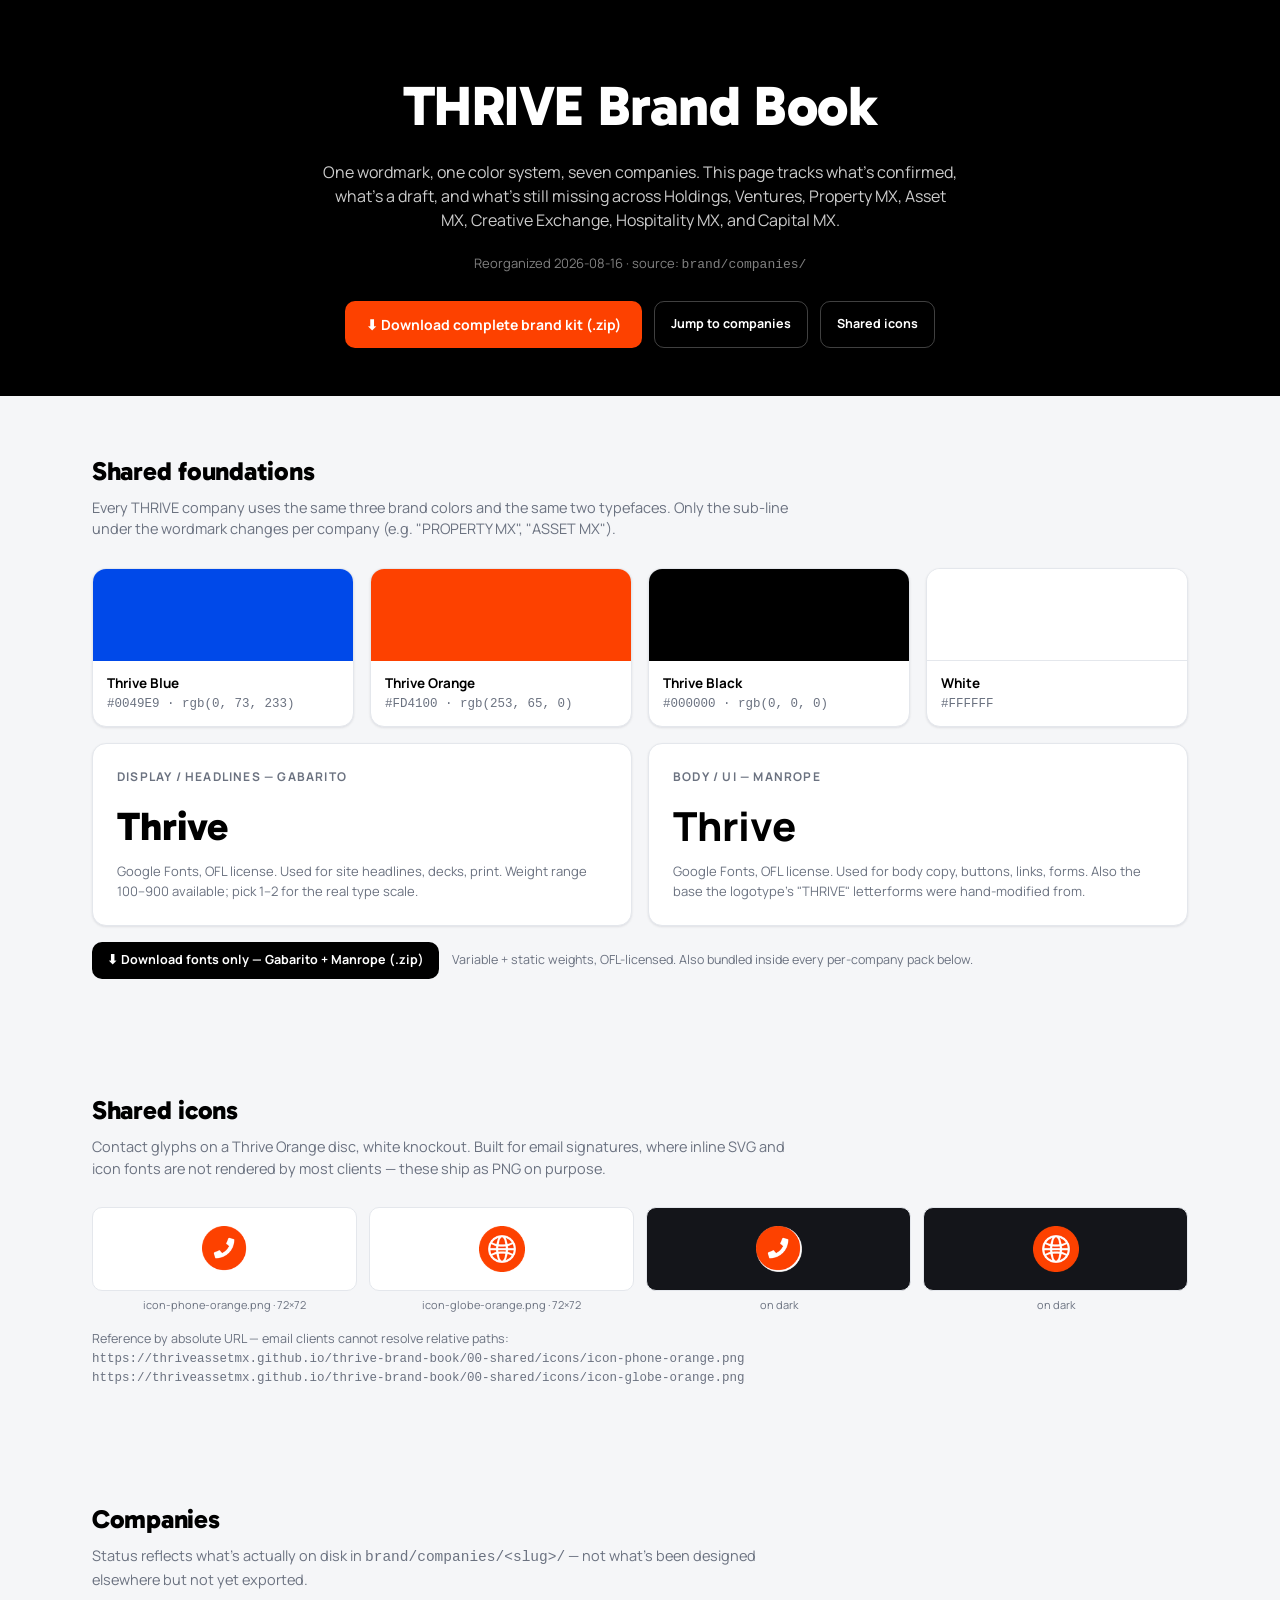
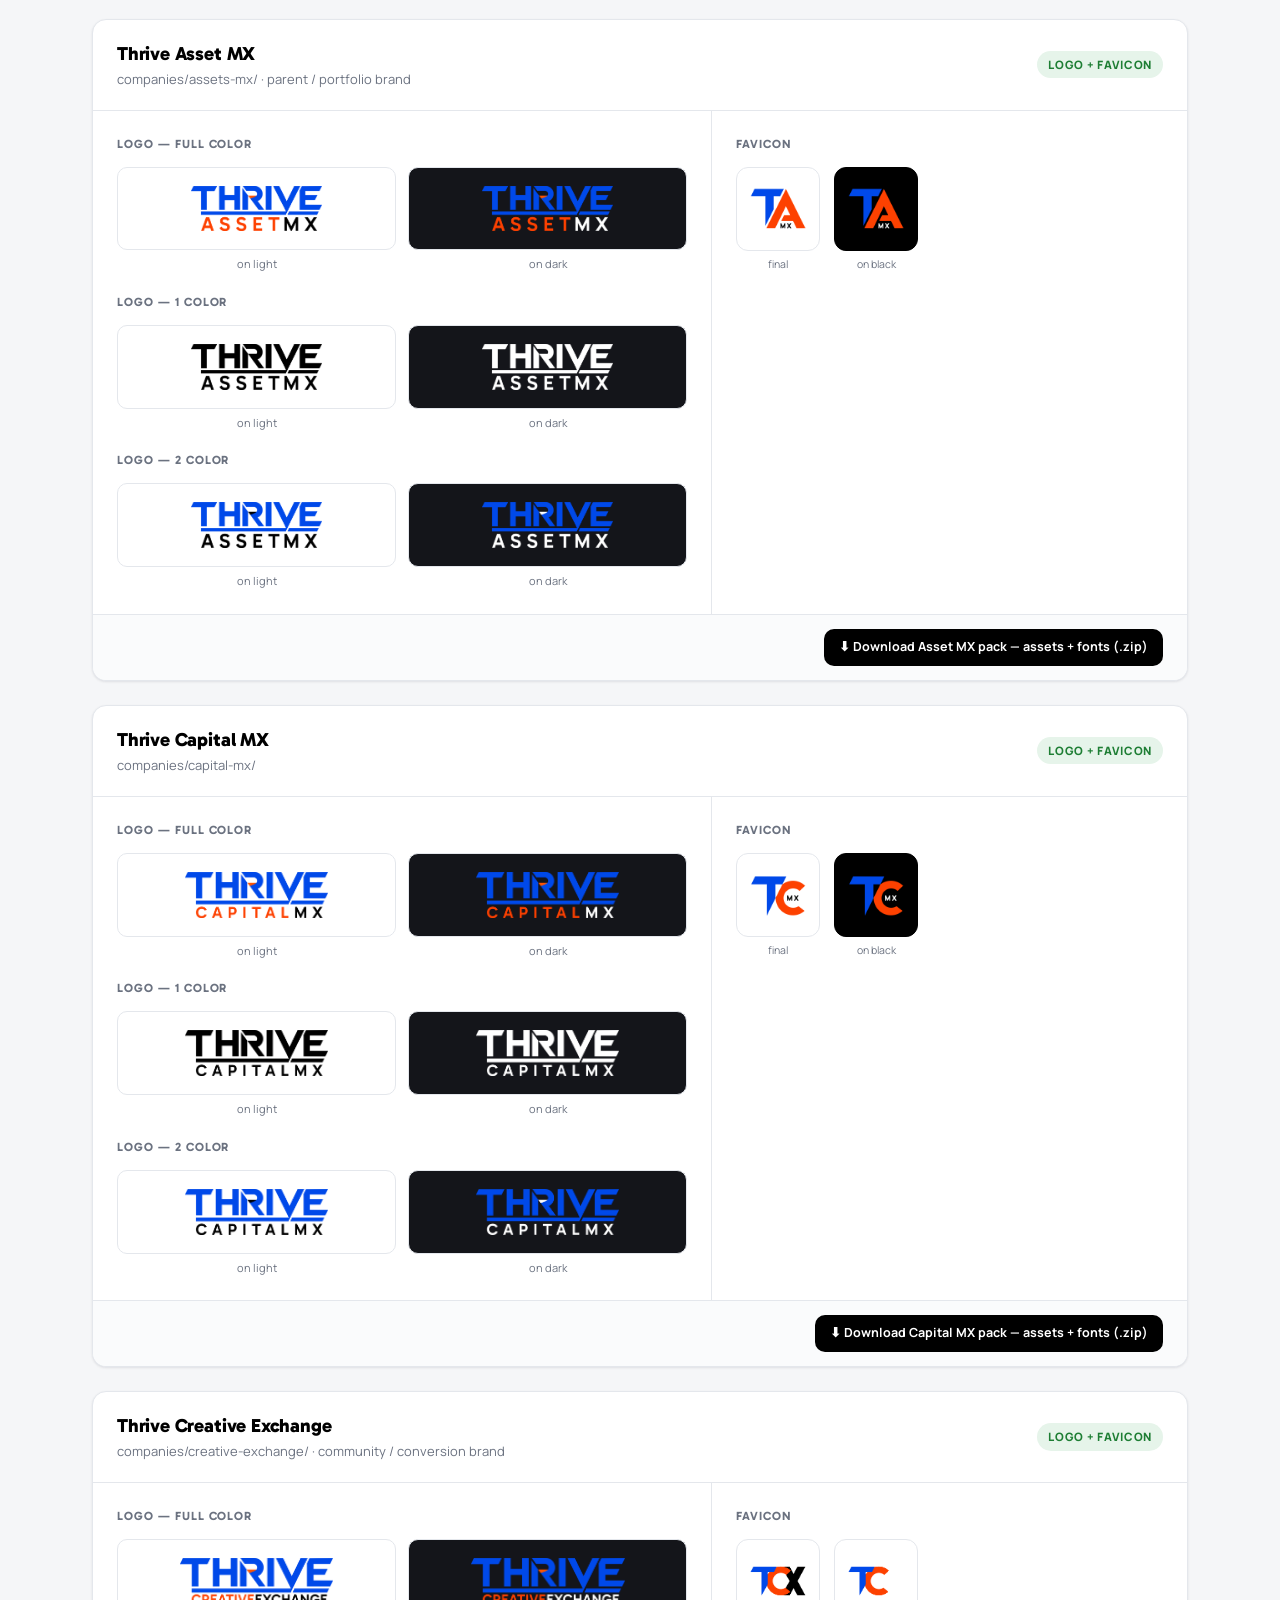
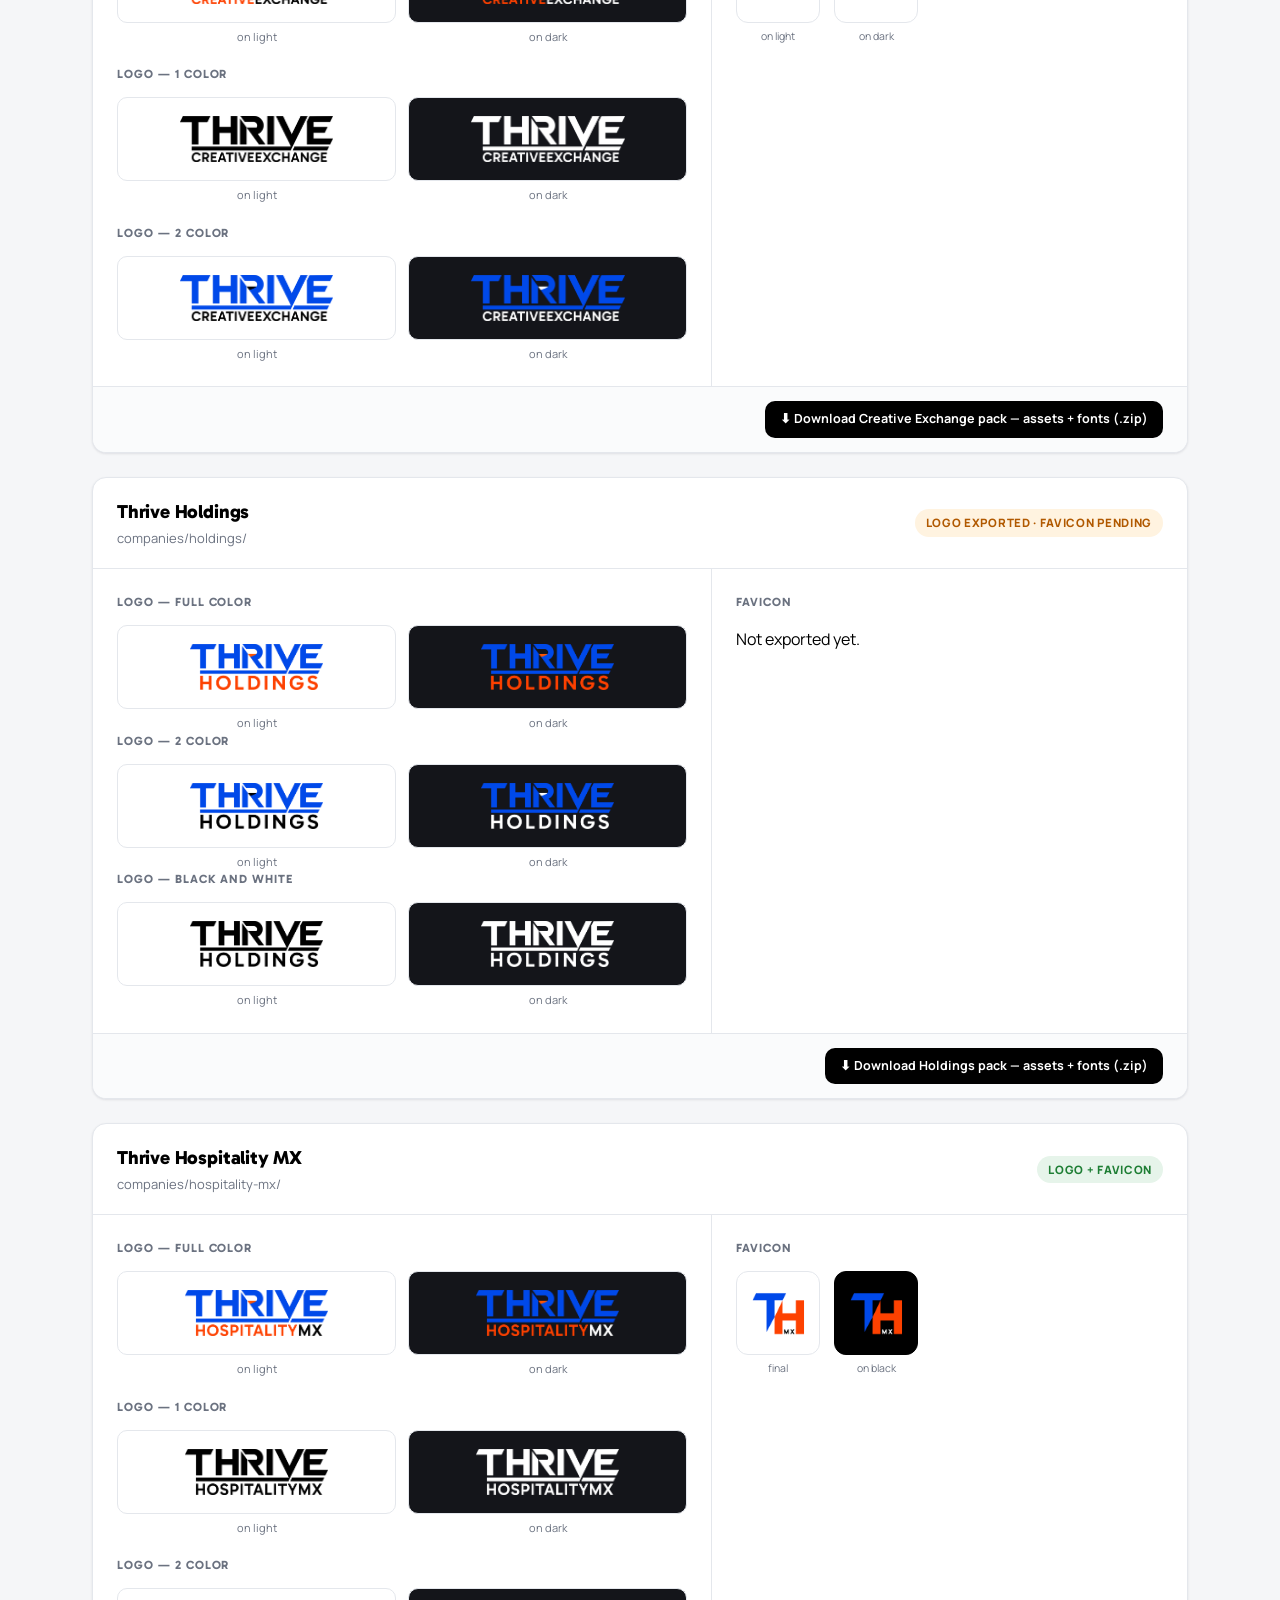
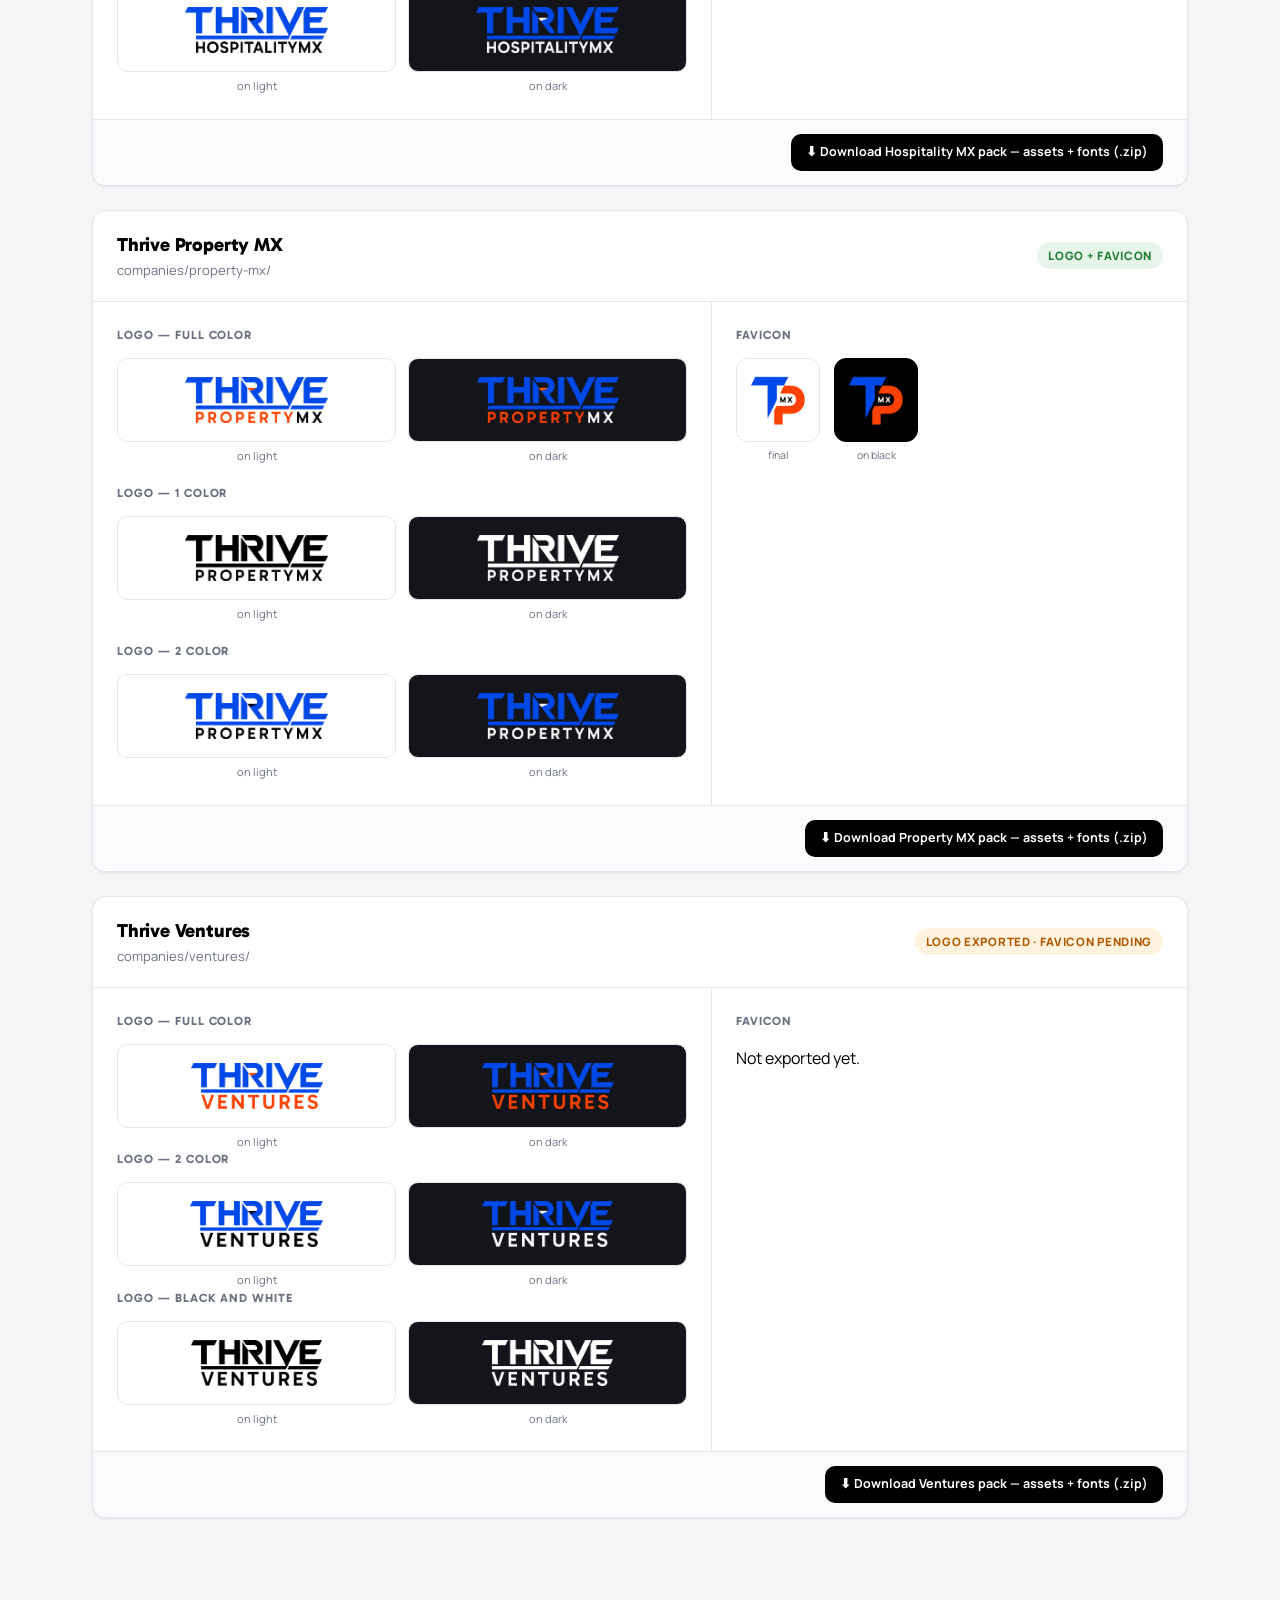
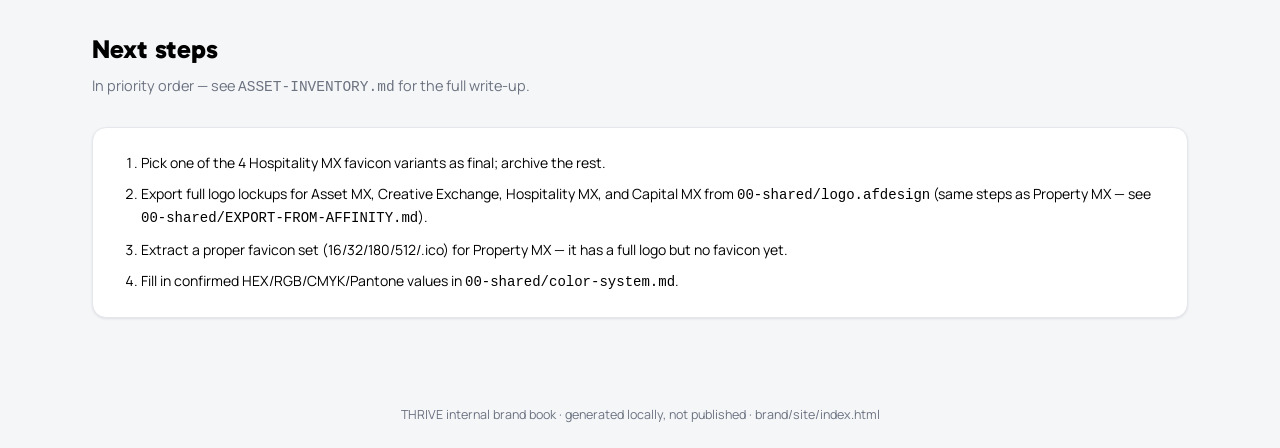
==== commit 9e23e7d4: "Remove 'Internal · Working Draft' label from brand book header Co-Authored-By: Claude Sonnet 5.5 <no" ====
--- a/site/index.html
+++ b/site/index.html
@@ -12,7 +12,6 @@
 <body>
 
 <header class="hero">
-  <div class="eyebrow">Internal · Working Draft</div>
   <h1>THRIVE Brand Book</h1>
   <p>One wordmark, one color system, seven companies. This page tracks what's confirmed, what's a
      draft, and what's still missing across Holdings, Ventures, Property MX, Asset MX,
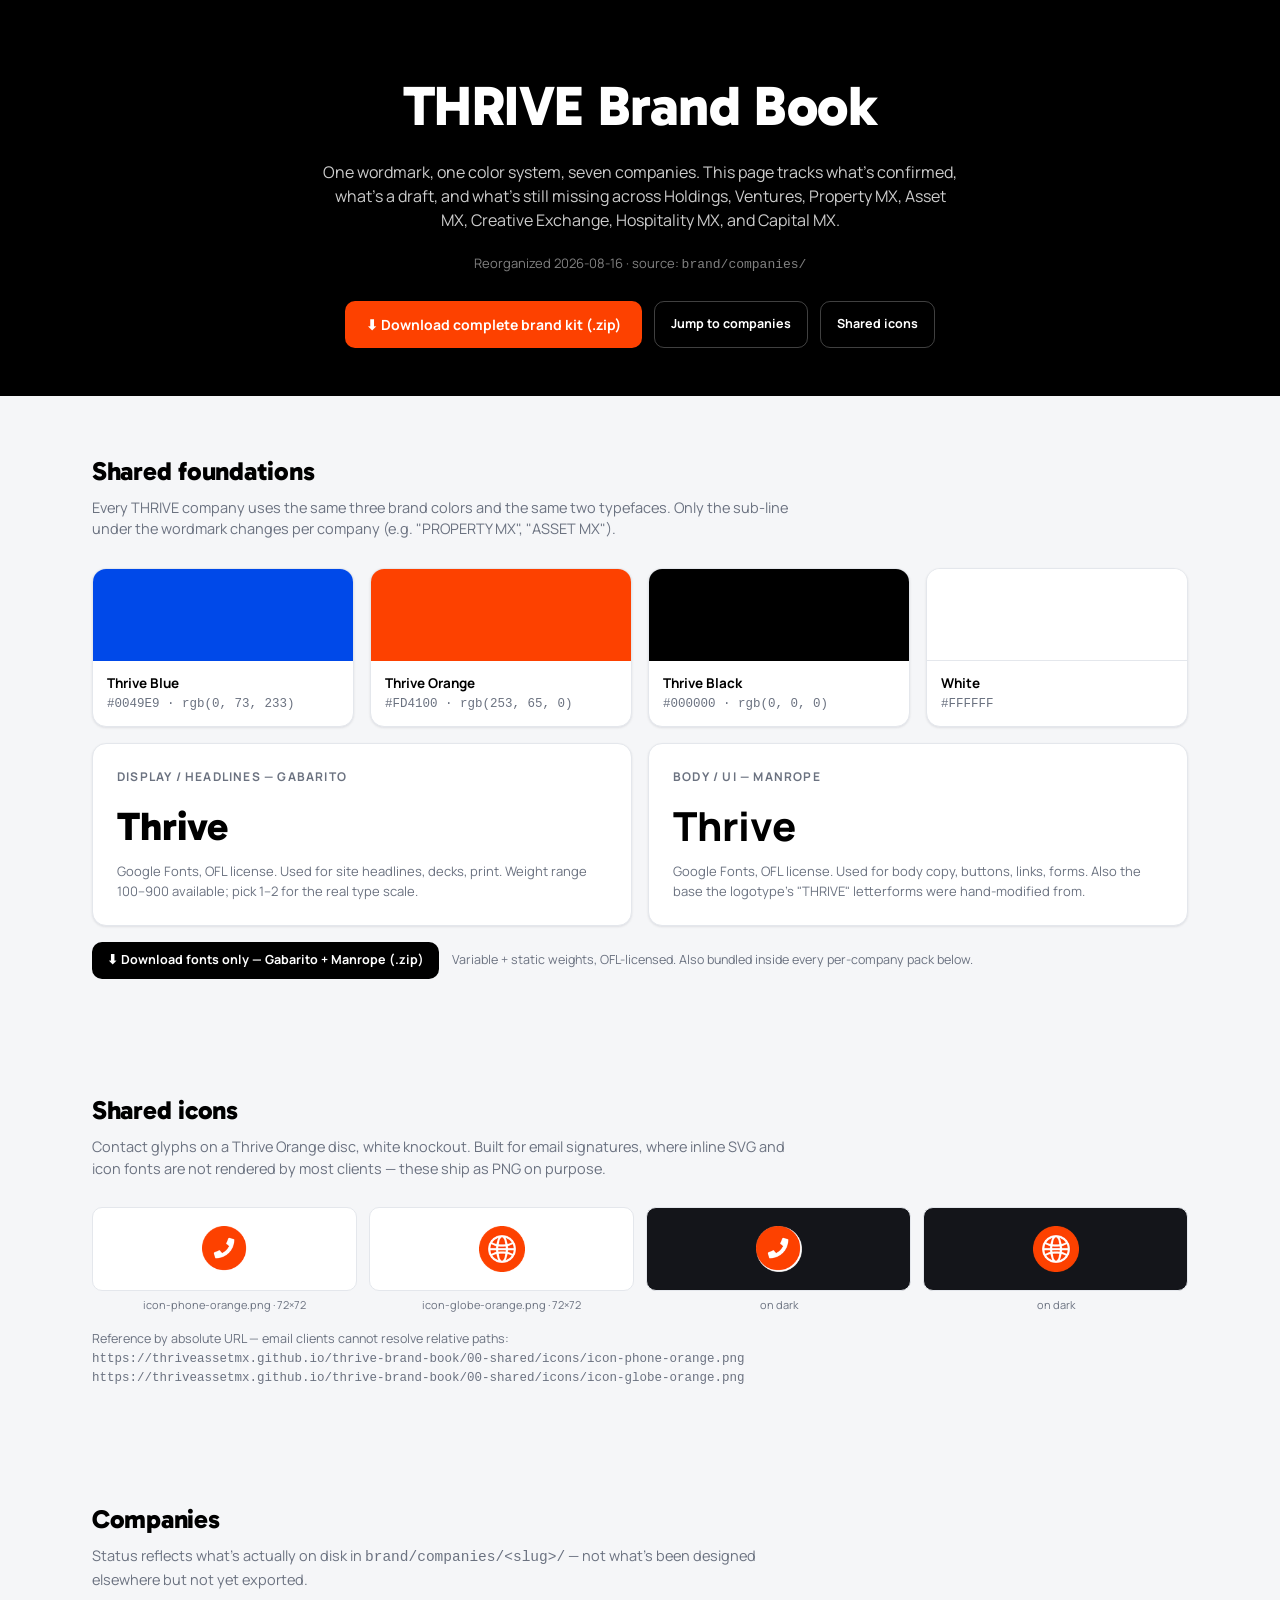
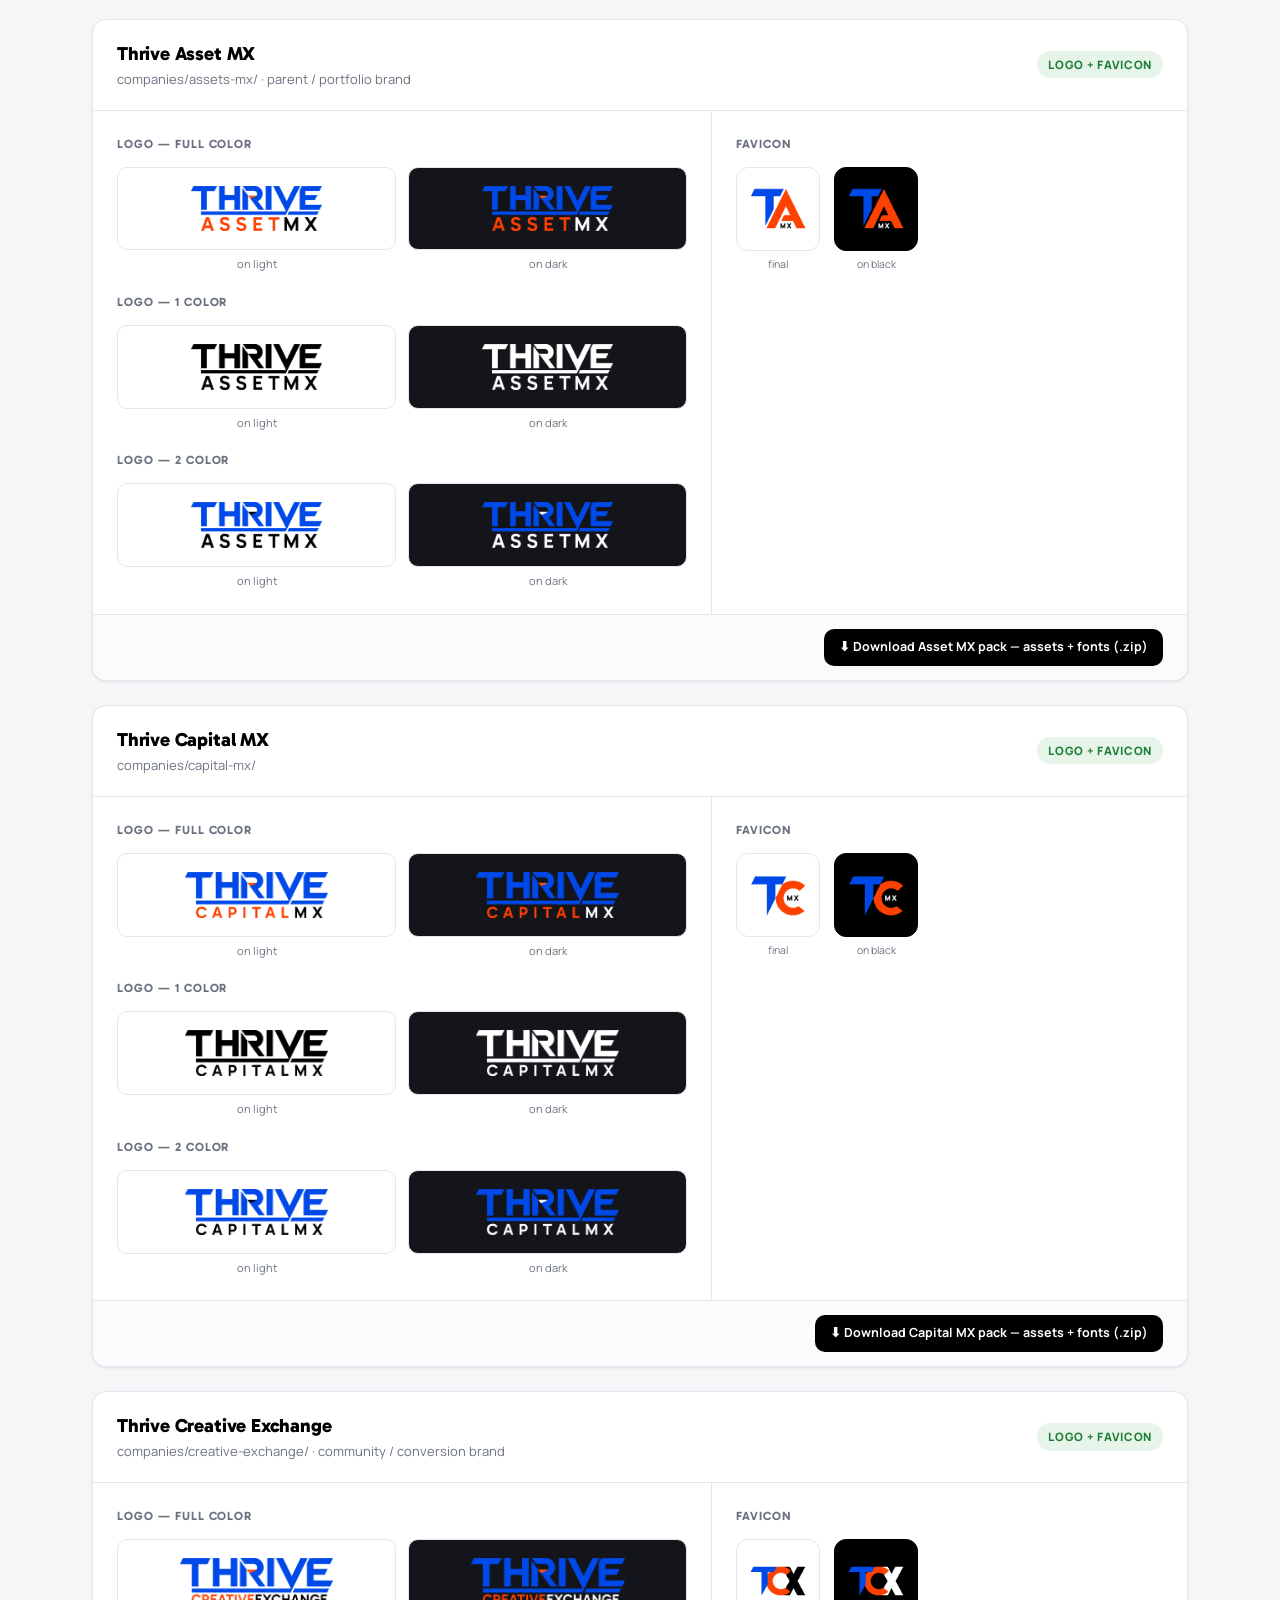
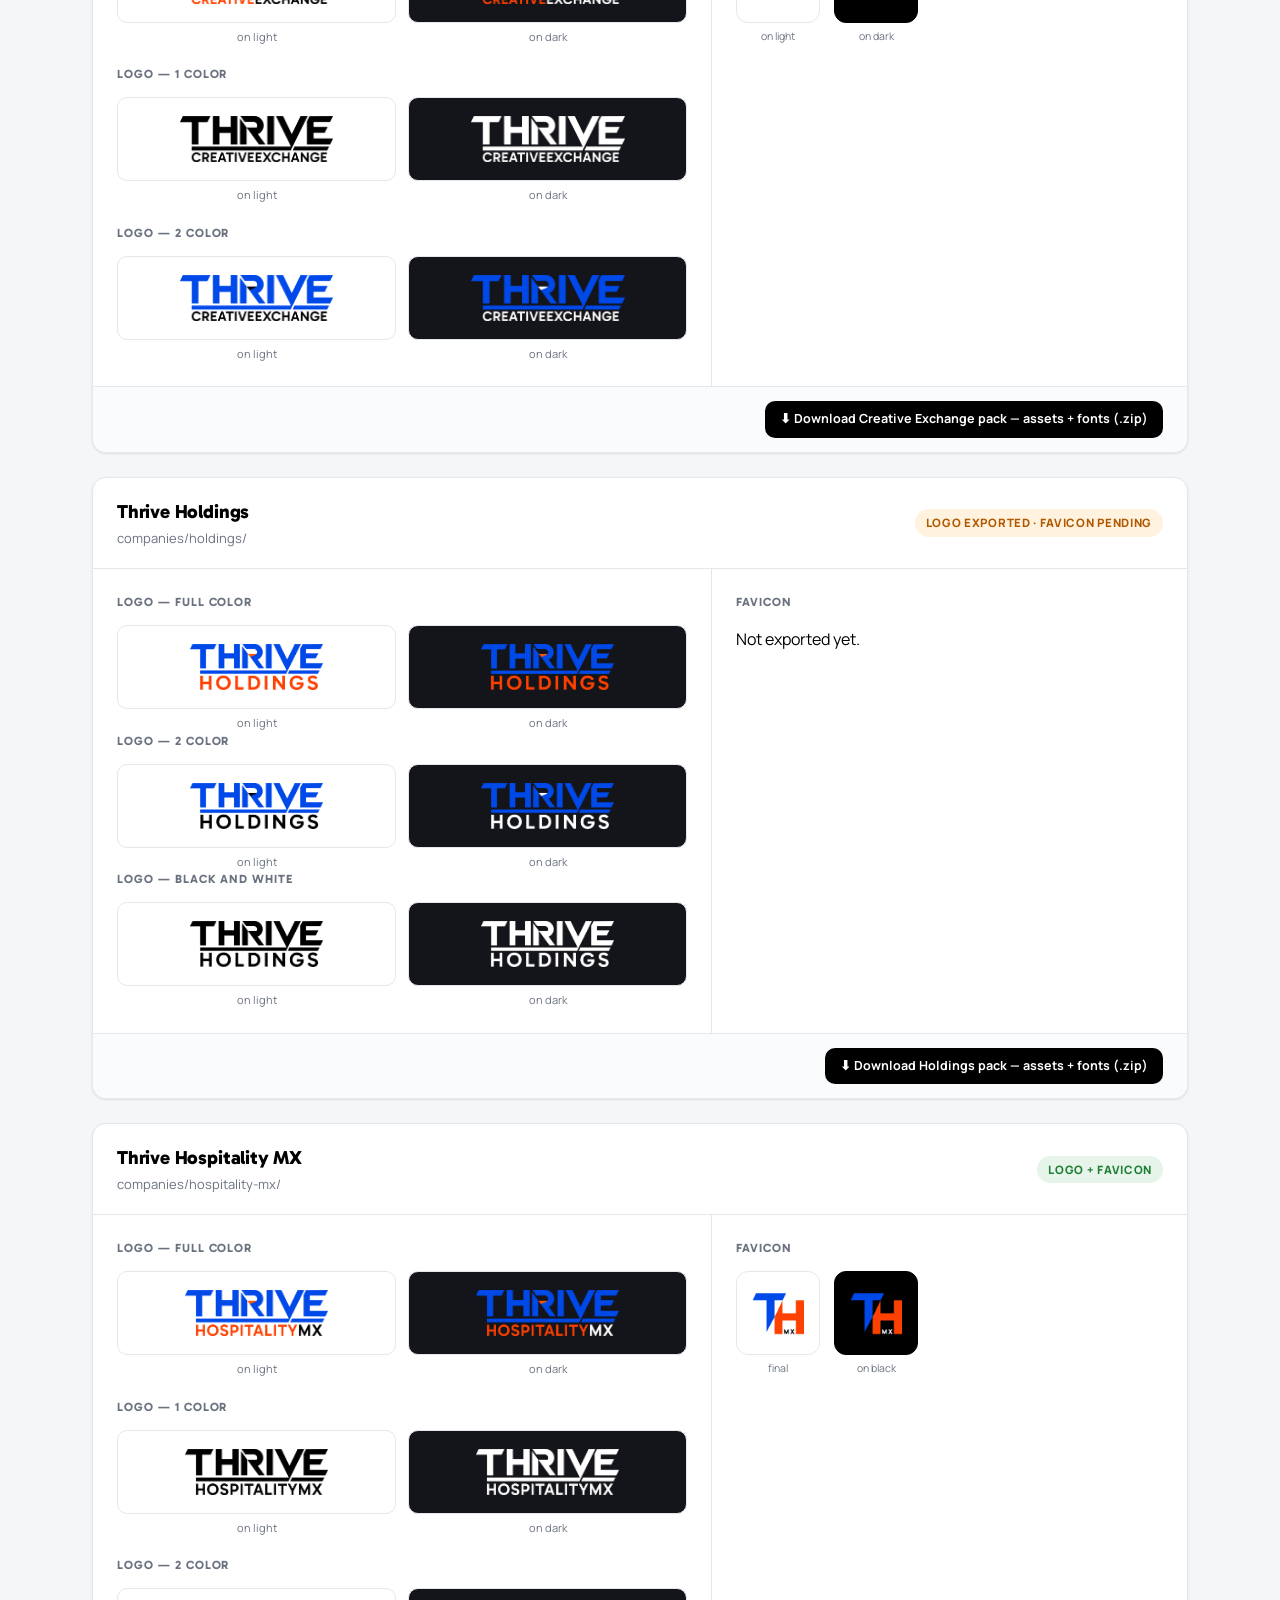
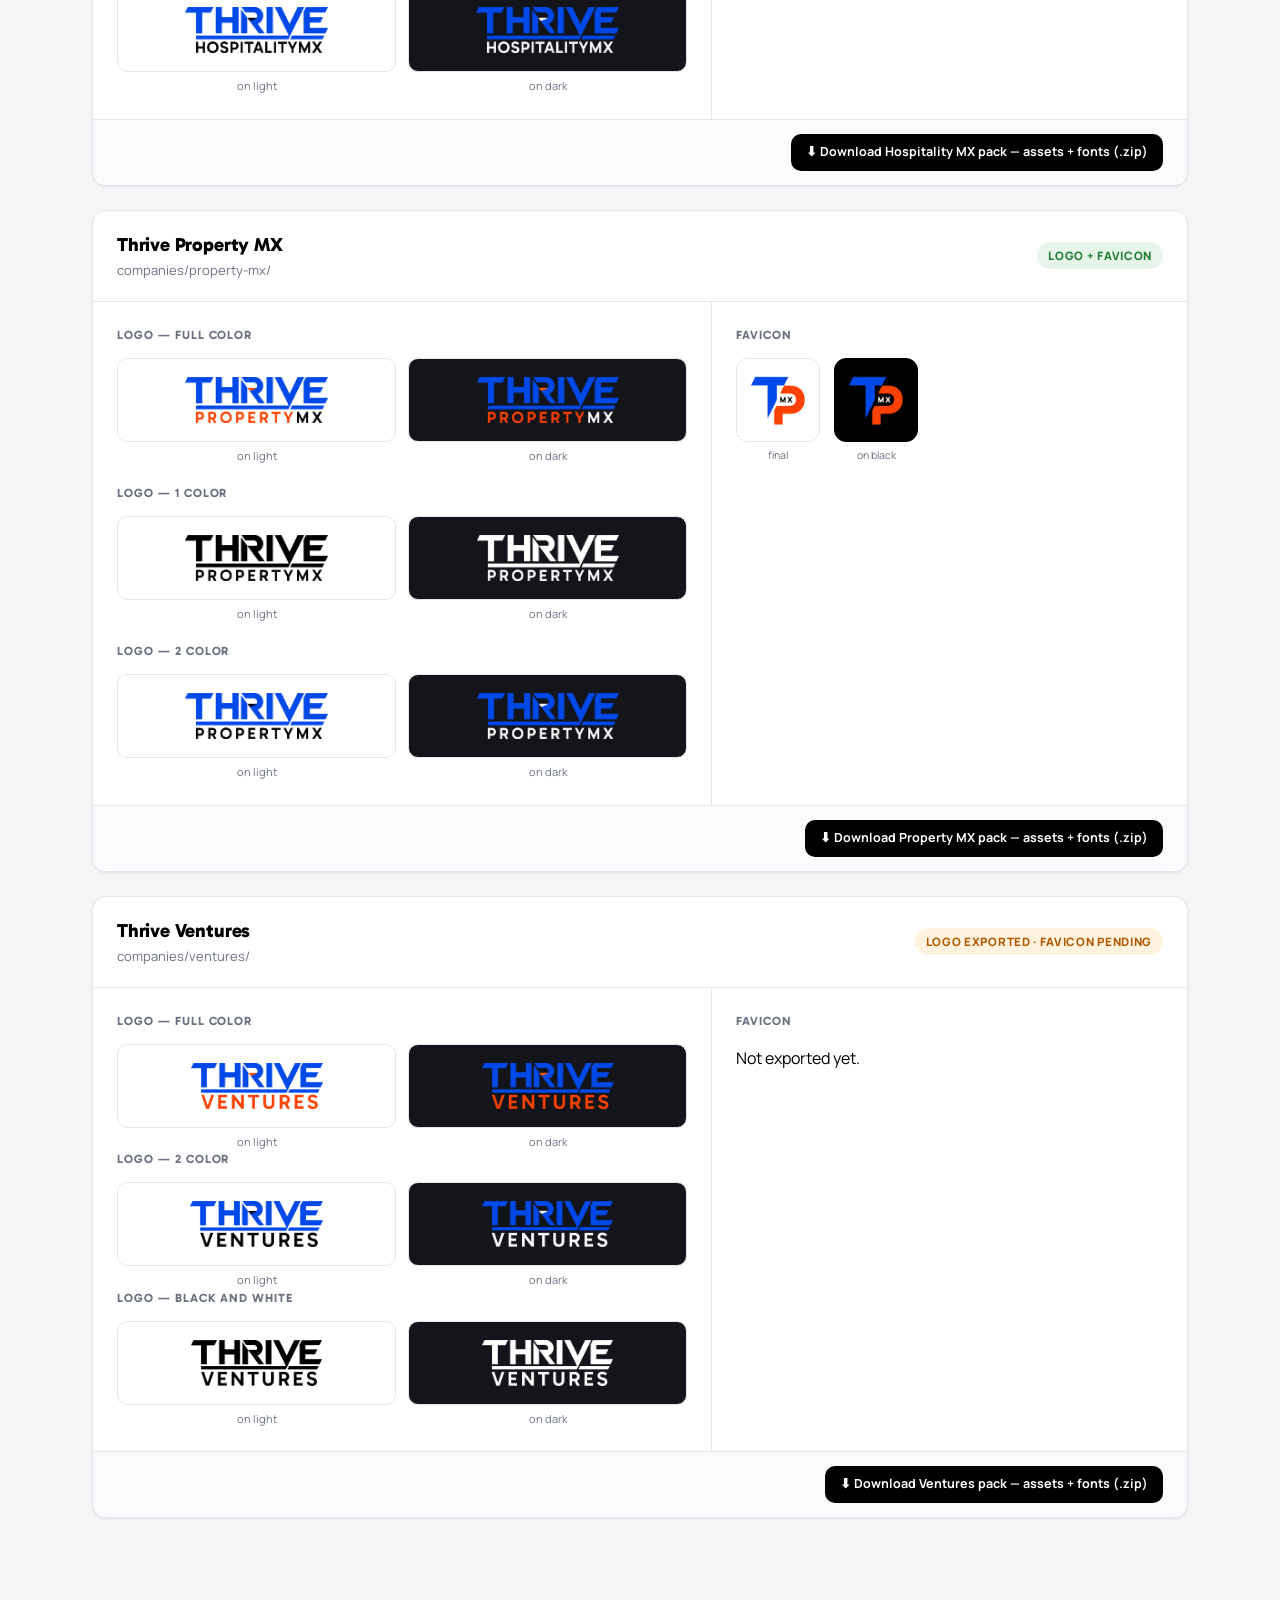
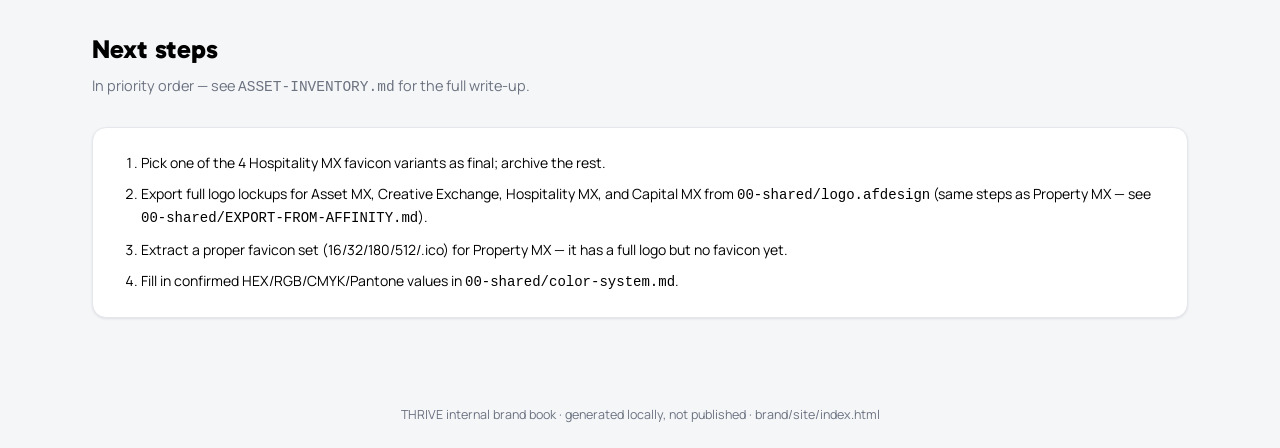
==== commit 614080b2: "Show Creative Exchange dark favicon on black tile Co-Authored-By: Claude Sonnet 5.5 <noreply@anthrop" ====
--- a/site/index.html
+++ b/site/index.html
@@ -343,7 +343,7 @@
               <div class="cap">on light</div>
             </div>
             <div class="favicon-tile">
-              <div class="box"><img loading="lazy" src="../companies/creative-exchange/favicon/tce-favicon-darkbg.png" alt="Thrive Creative Exchange favicon on dark background"></div>
+              <div class="box black"><img loading="lazy" src="../companies/creative-exchange/favicon/tce-favicon-darkbg.png" alt="Thrive Creative Exchange favicon on dark background"></div>
               <div class="cap">on dark</div>
             </div>
           </div>
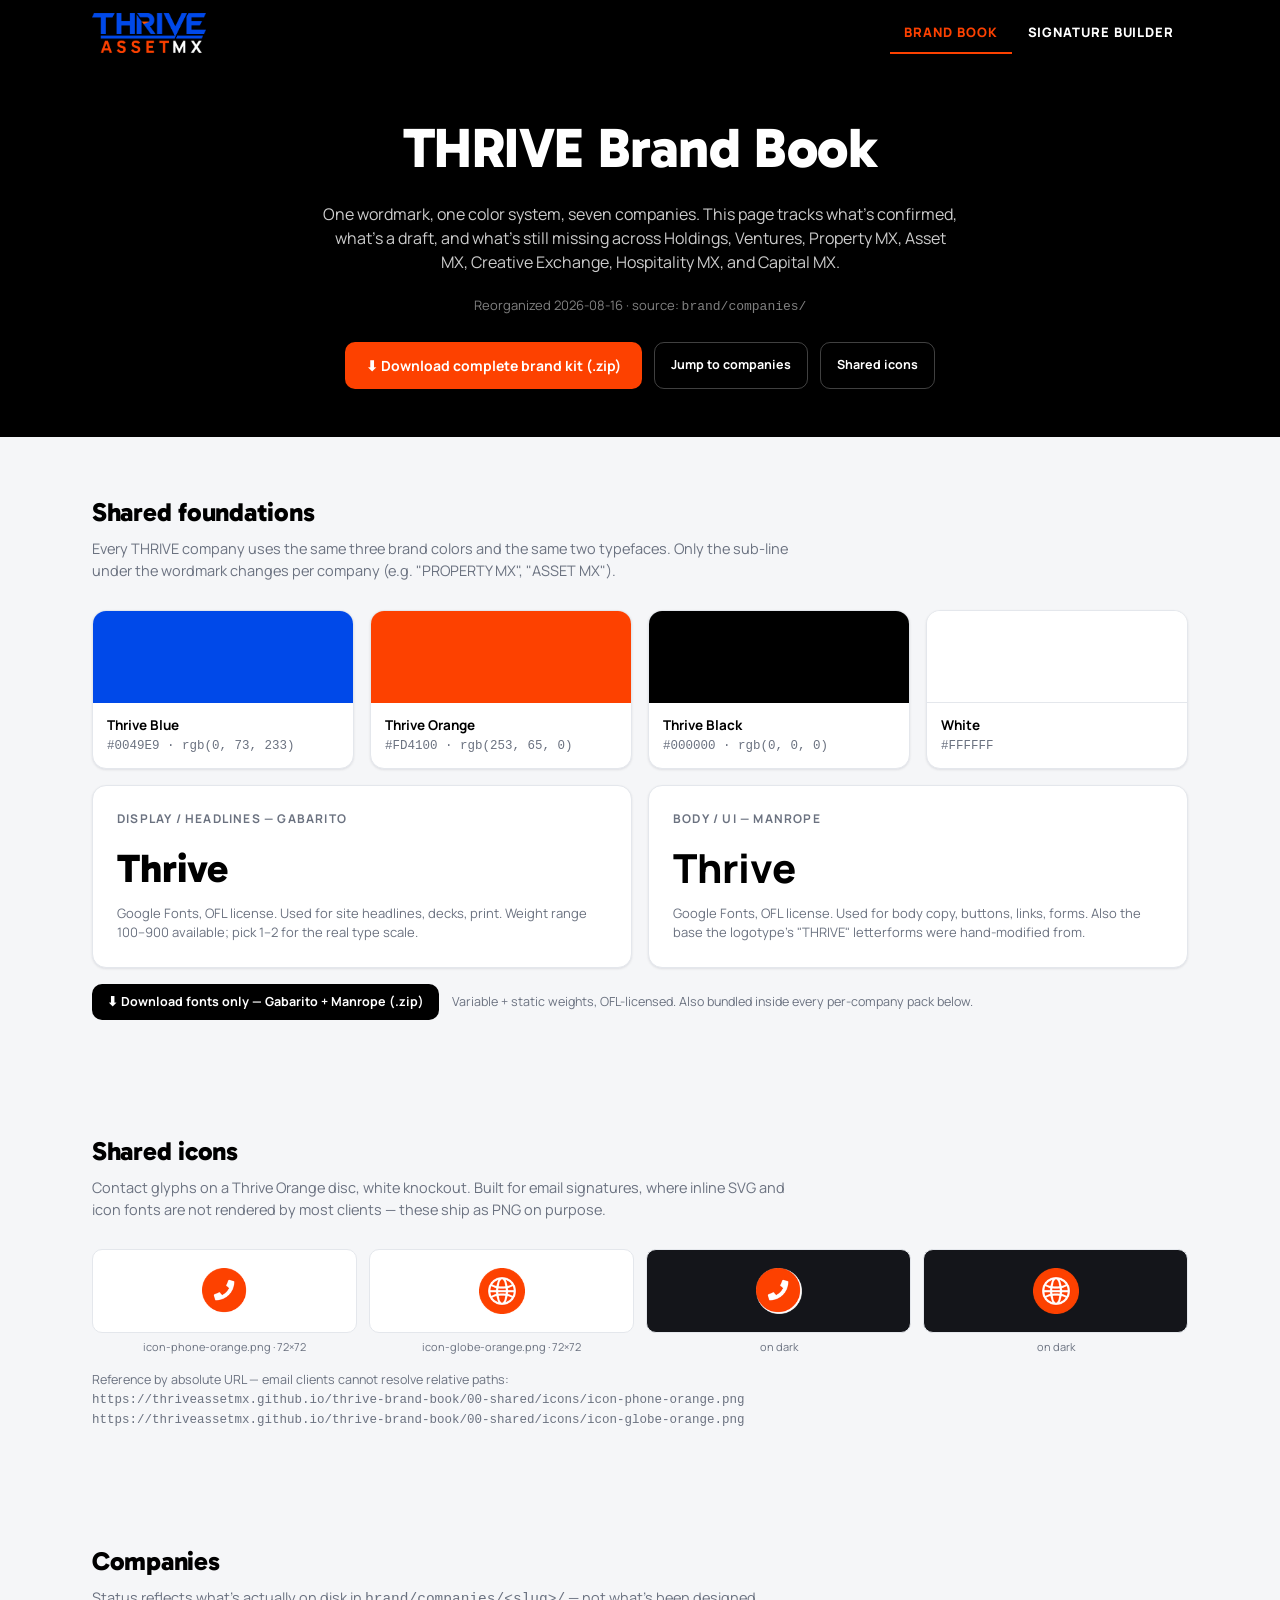
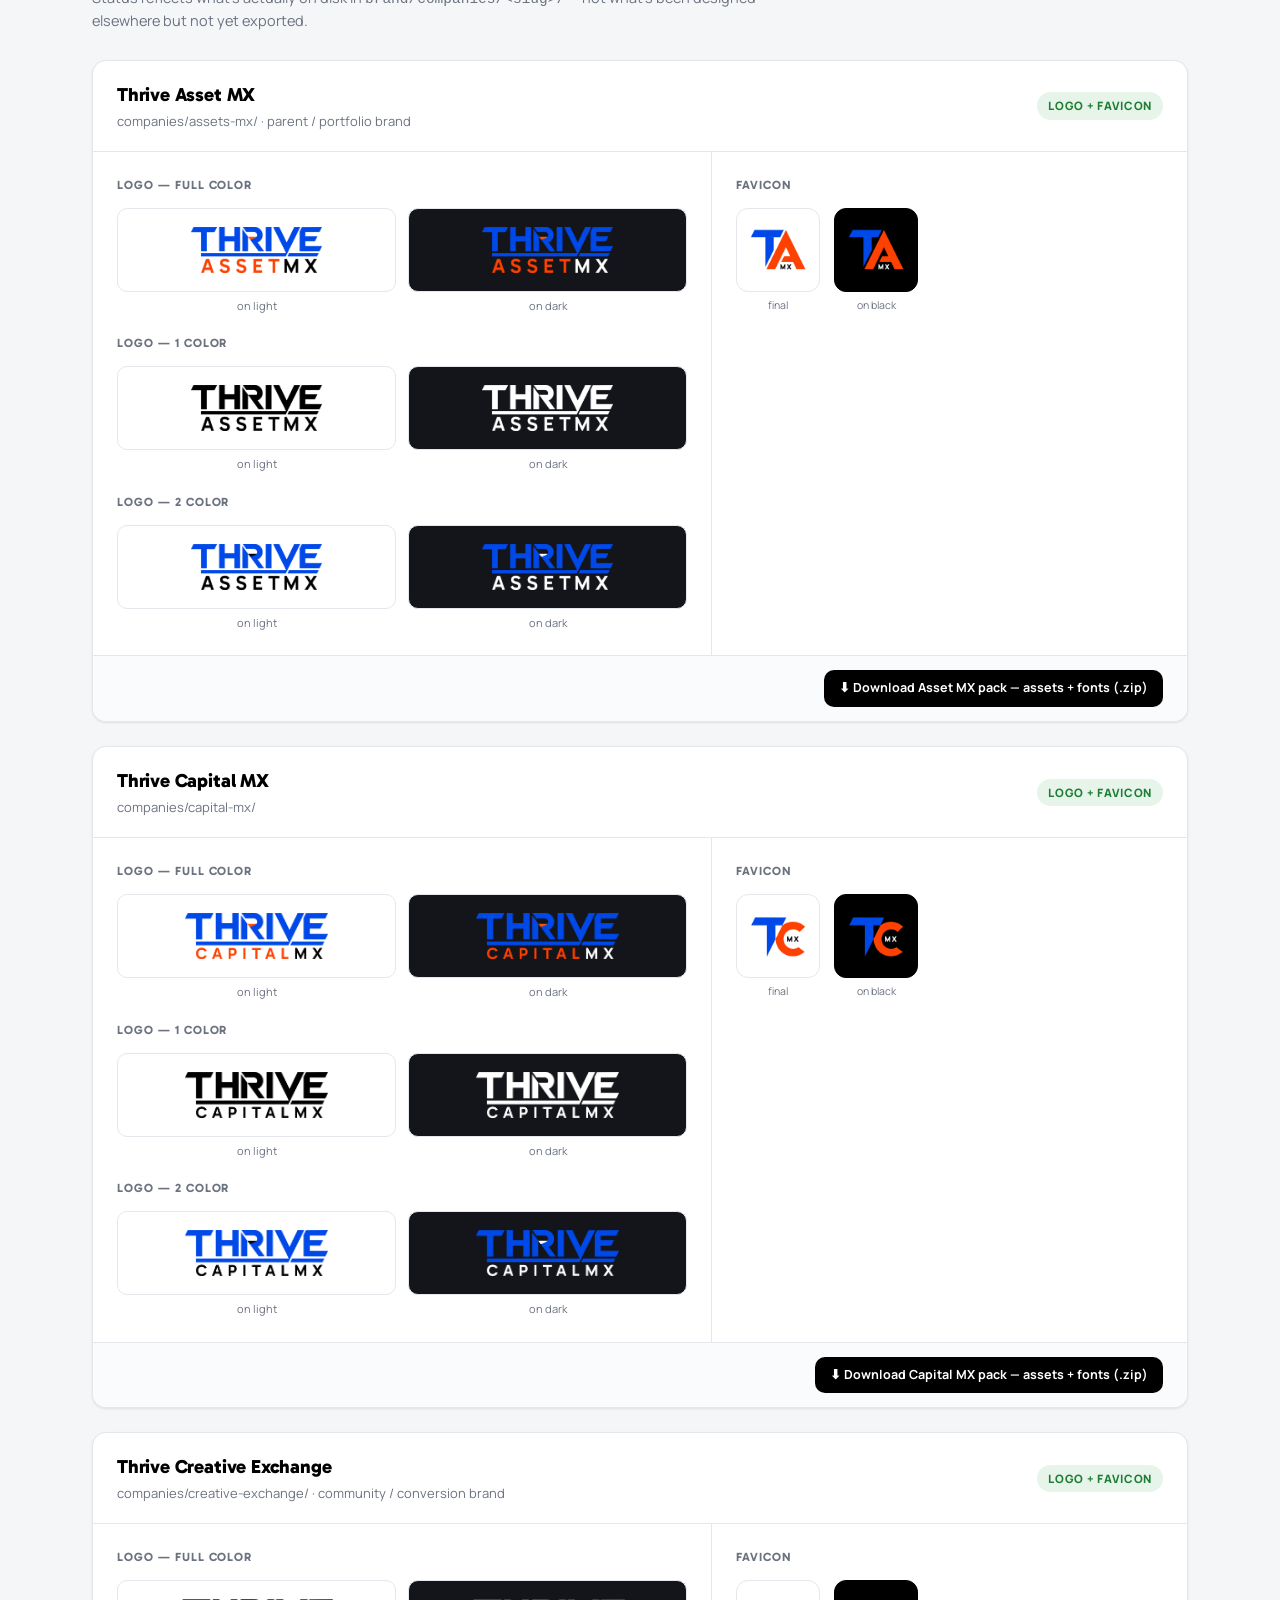
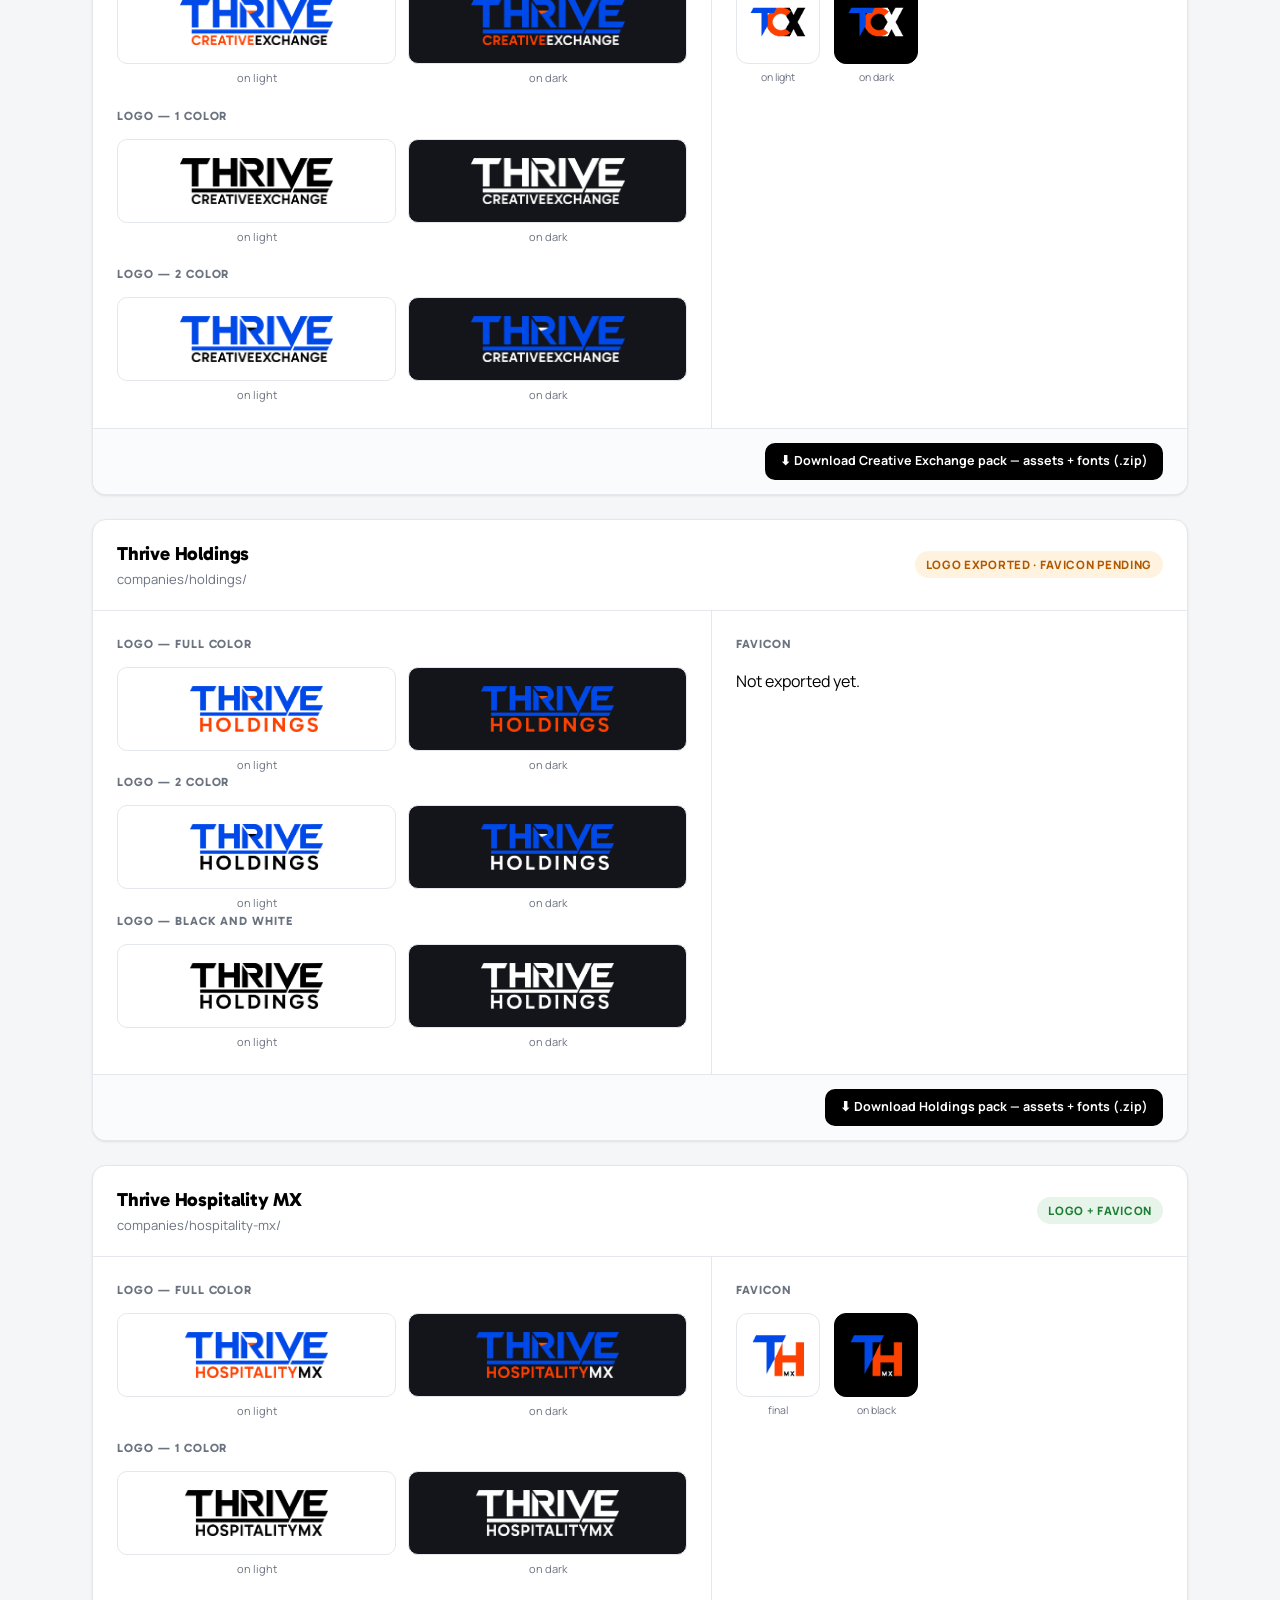
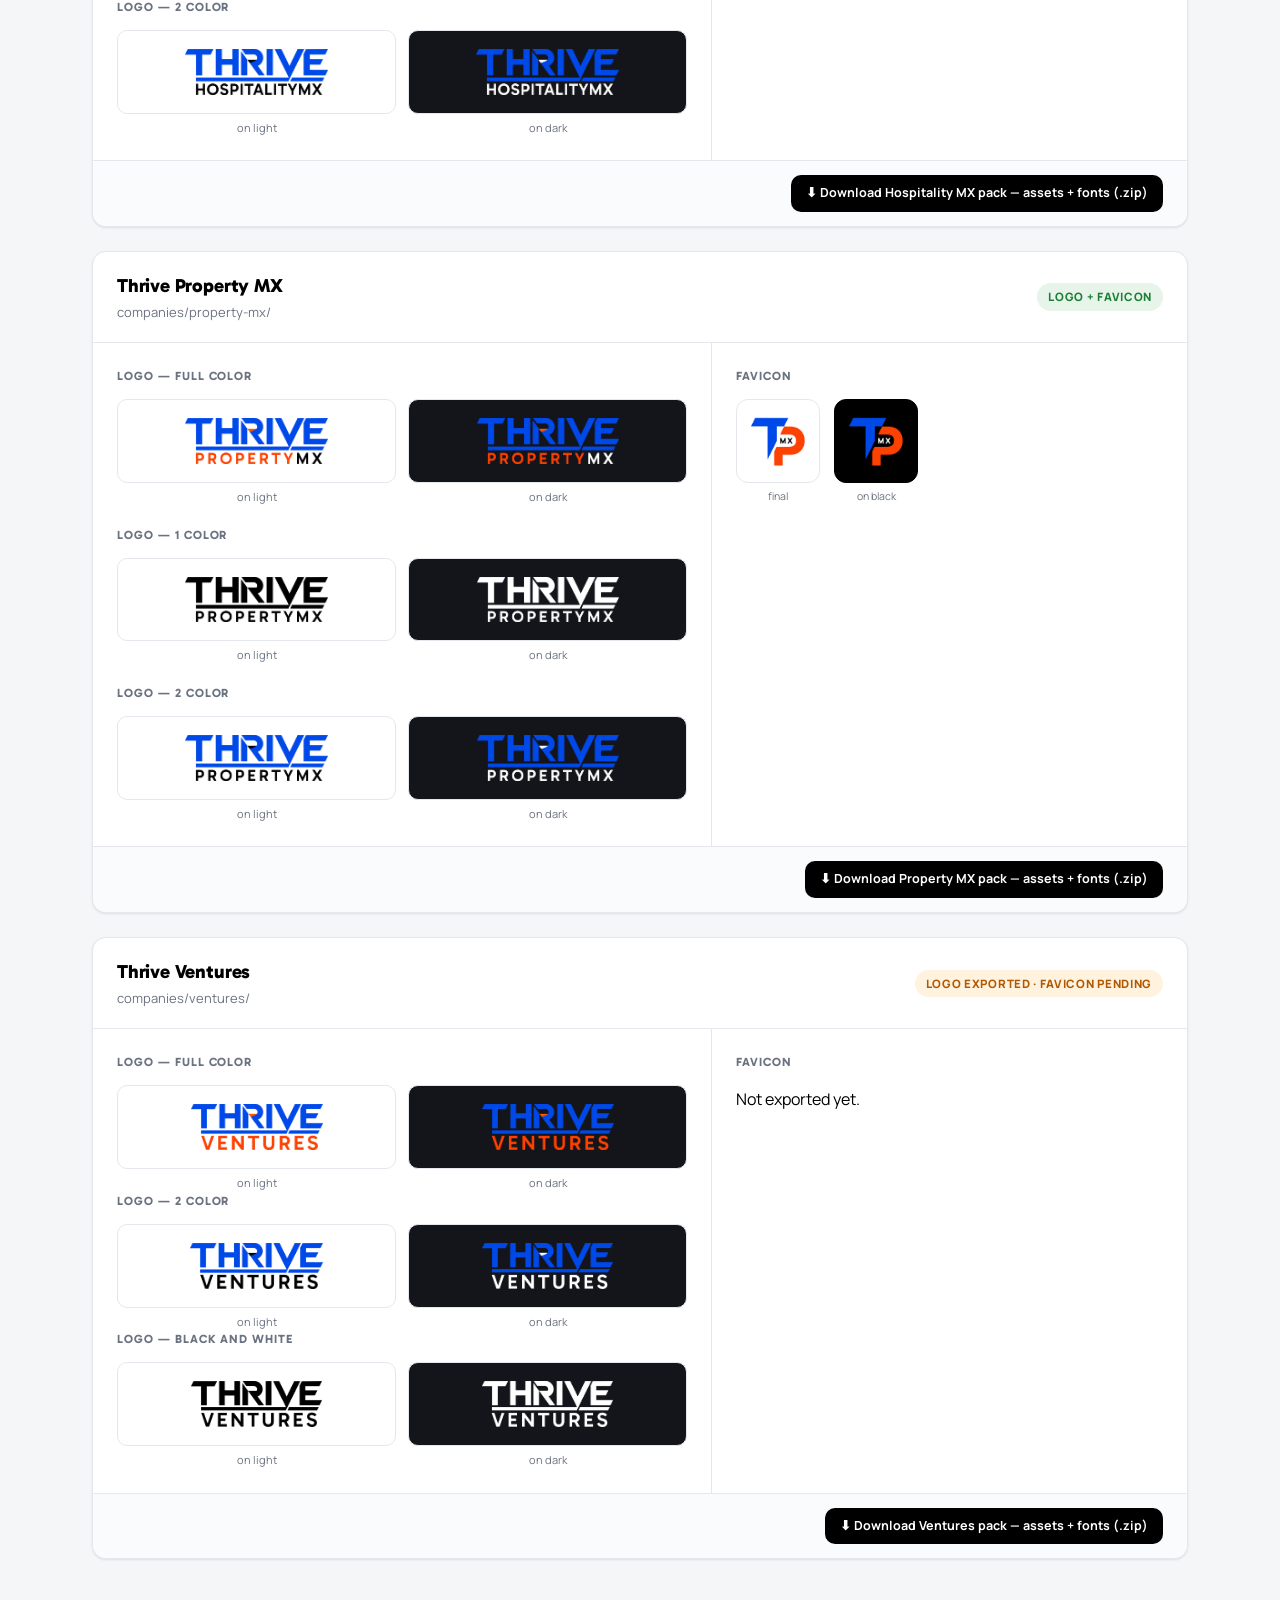
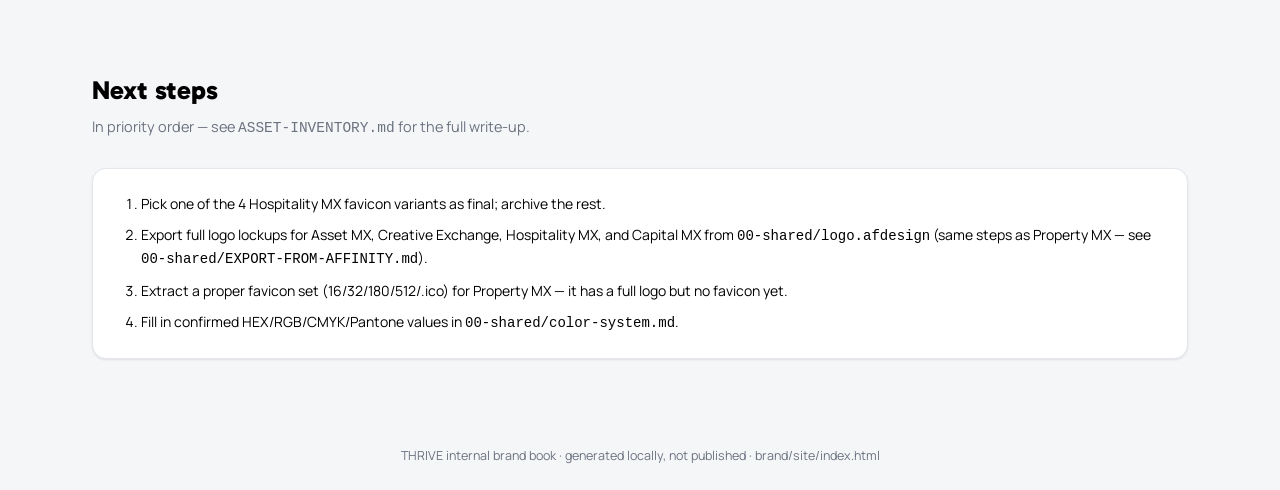
==== commit 5650a475: "Add the shared black site header to the brand book Black bar above the existing hero: Asset MX wordm" ====
--- a/site/index.html
+++ b/site/index.html
@@ -8,8 +8,19 @@
 <link rel="preconnect" href="https://fonts.gstatic.com" crossorigin>
 <link href="https://fonts.googleapis.com/css2?family=Gabarito:wght@500;700;800&family=Manrope:wght@400;600;700;800&display=swap" rel="stylesheet">
 <link rel="stylesheet" href="styles.css">
+<link rel="icon" href="../companies/assets-mx/favicon/assetmx-favicon.png">
 </head>
 <body>
+
+<header class="sitehead">
+  <div class="shrow">
+    <img class="logo-img" src="../companies/assets-mx/logo/png/assetmx-logo-full-color-darkbg.png" alt="Thrive Asset MX">
+    <nav class="sitenav" aria-label="Tools">
+      <a href="https://thriveassetmx.github.io/thrive-brand-book/" aria-current="page">Brand Book</a>
+      <a href="https://thriveassetmx.github.io/thrive-email-signatures/">Signature Builder</a>
+    </nav>
+  </div>
+</header>
 
 <header class="hero">
   <h1>THRIVE Brand Book</h1>
--- a/site/styles.css
+++ b/site/styles.css
@@ -29,11 +29,54 @@
 
 a { color: var(--thrive-blue); }
 
+/* ---------- Shared Thrive site header ----------
+   Same treatment as the signature builder and the quote builder: black bar,
+   wordmark left, nav right, white caps going orange with a 2px underline on
+   the page you are on. The hero below is already black, so the two read as
+   one masthead. */
+.sitehead { background: var(--thrive-black); }
+.shrow {
+  max-width: 1160px;
+  margin: 0 auto;
+  padding: 12px 32px;
+  display: flex;
+  align-items: center;
+  justify-content: space-between;
+  gap: 12px 24px;
+  flex-wrap: wrap;
+  min-height: 64px;
+}
+.shrow .logo-img { height: 40px; width: auto; display: block; }
+.sitenav { display: flex; gap: 2px; flex-wrap: wrap; }
+.sitenav a {
+  font-family: "Manrope", sans-serif;
+  font-size: 13px;
+  font-weight: 800;
+  letter-spacing: 0.07em;
+  text-transform: uppercase;
+  color: #FFFFFF;
+  text-decoration: none;
+  border-radius: 6px;
+  padding: 11px 14px;
+}
+.sitenav a:hover { color: var(--thrive-orange); }
+.sitenav a[aria-current="page"] {
+  color: var(--thrive-orange);
+  box-shadow: inset 0 -2px 0 var(--thrive-orange);
+  border-radius: 0;
+}
+.sitenav a:focus-visible { outline: 2px solid var(--thrive-orange); outline-offset: 2px; }
+@media (max-width: 560px) {
+  .shrow { padding: 10px 20px; }
+  .shrow .logo-img { height: 32px; }
+  .sitenav a { padding: 9px 10px; font-size: 12px; }
+}
+
 /* ---------- Header ---------- */
 .hero {
   background: var(--thrive-black);
   color: #fff;
-  padding: 64px 32px 48px;
+  padding: 40px 32px 48px;
   text-align: center;
 }
 .hero .eyebrow {
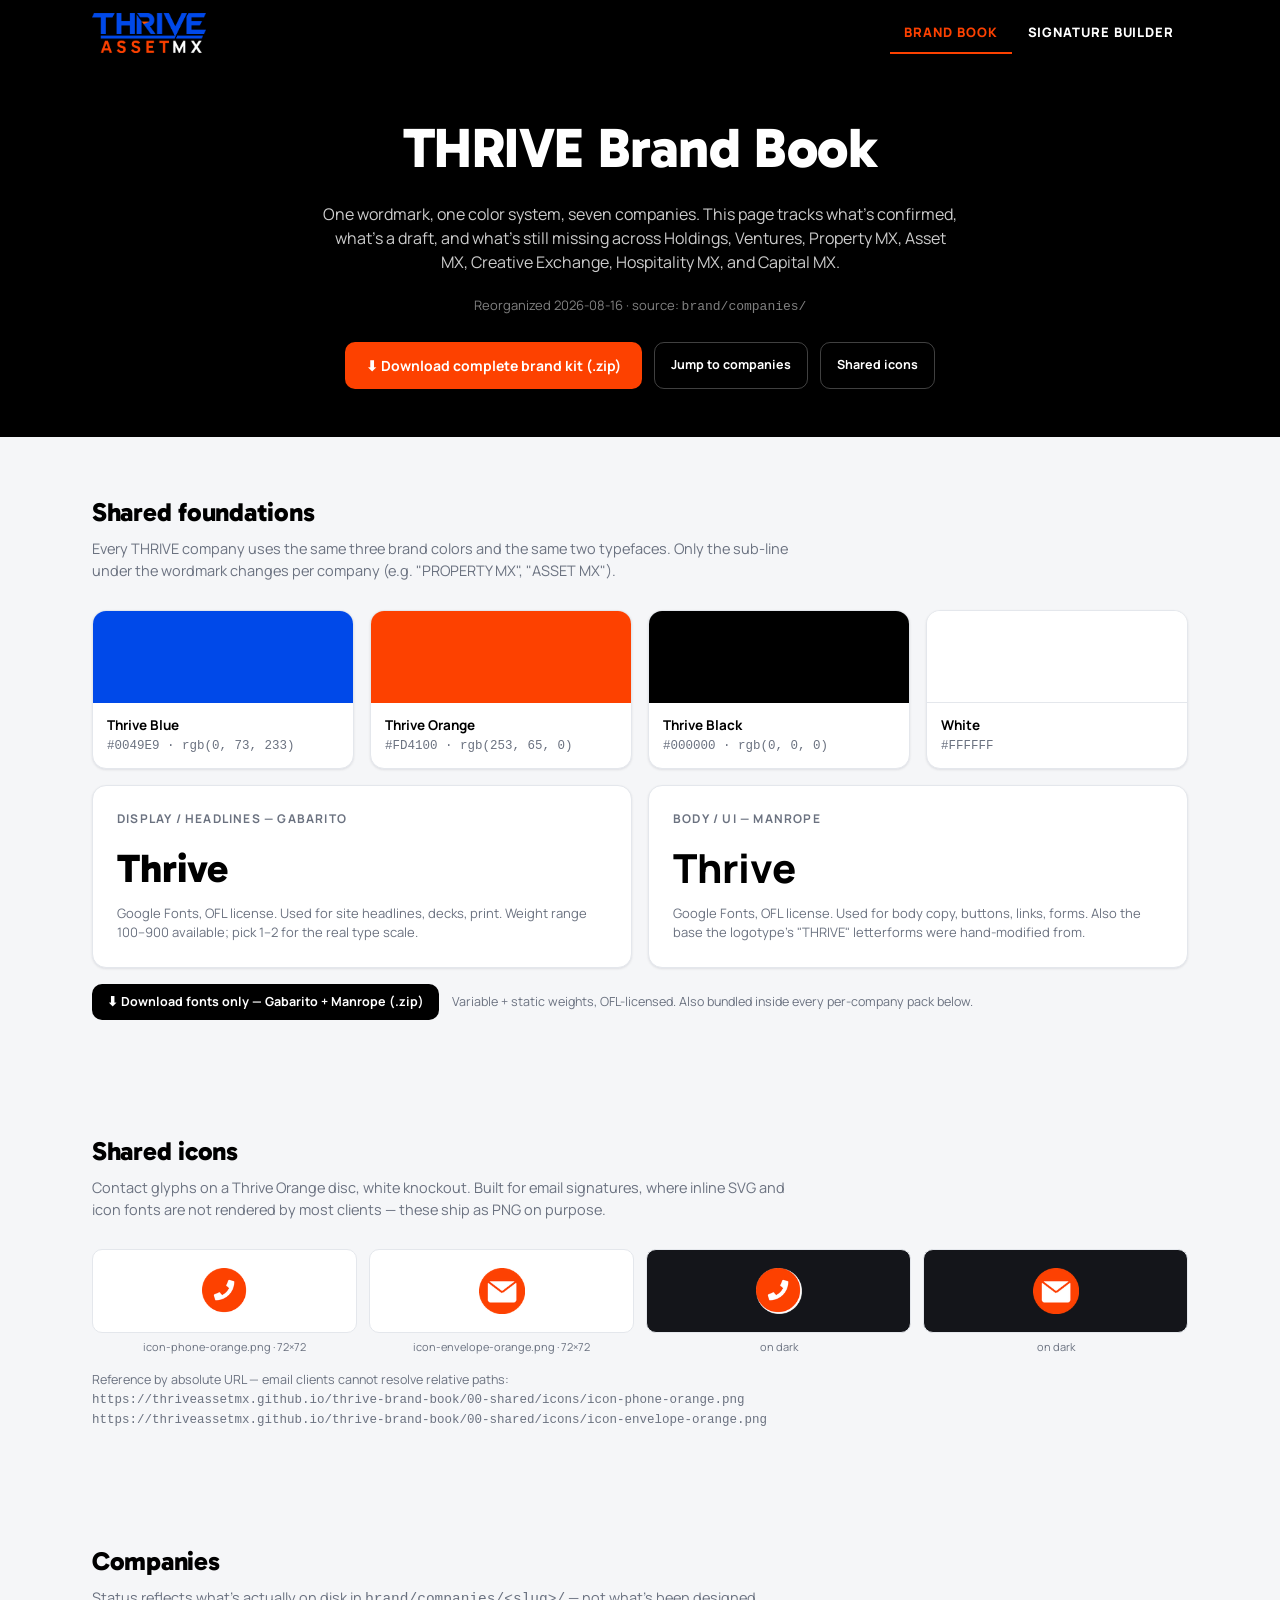
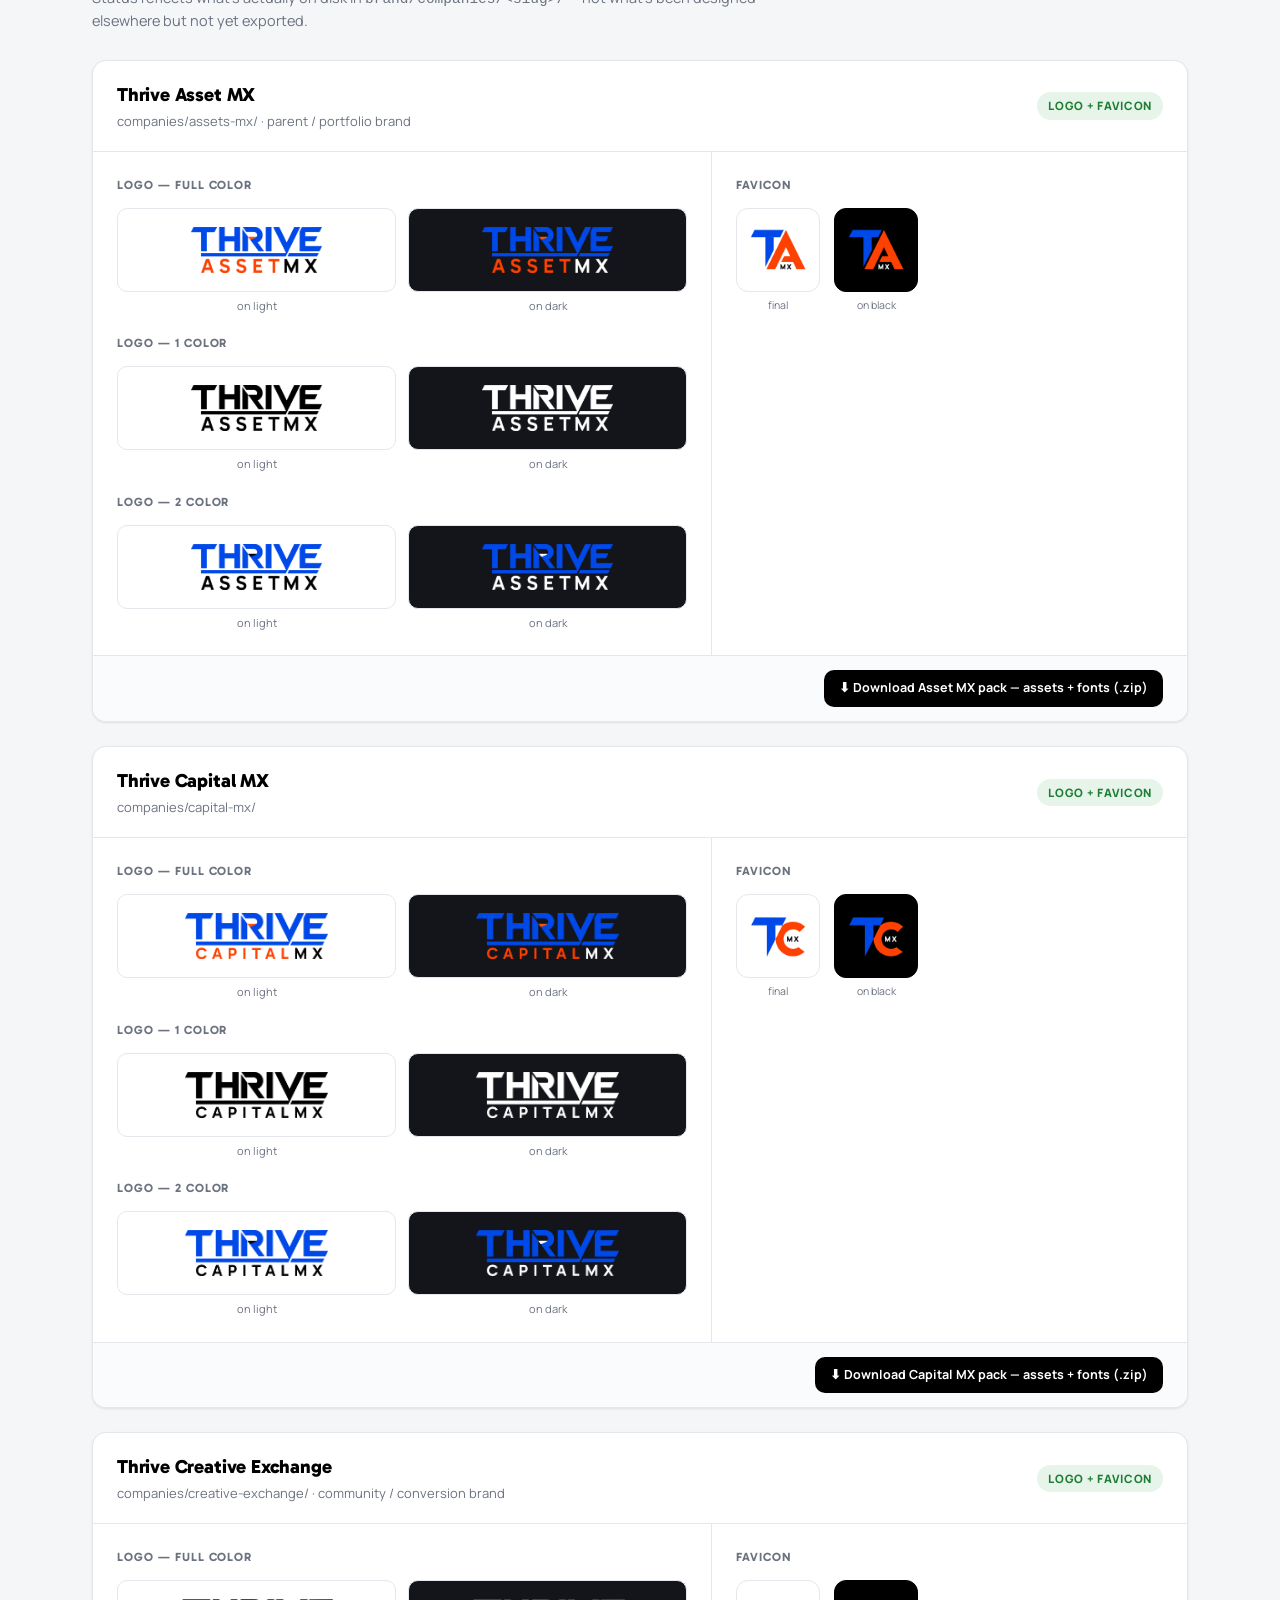
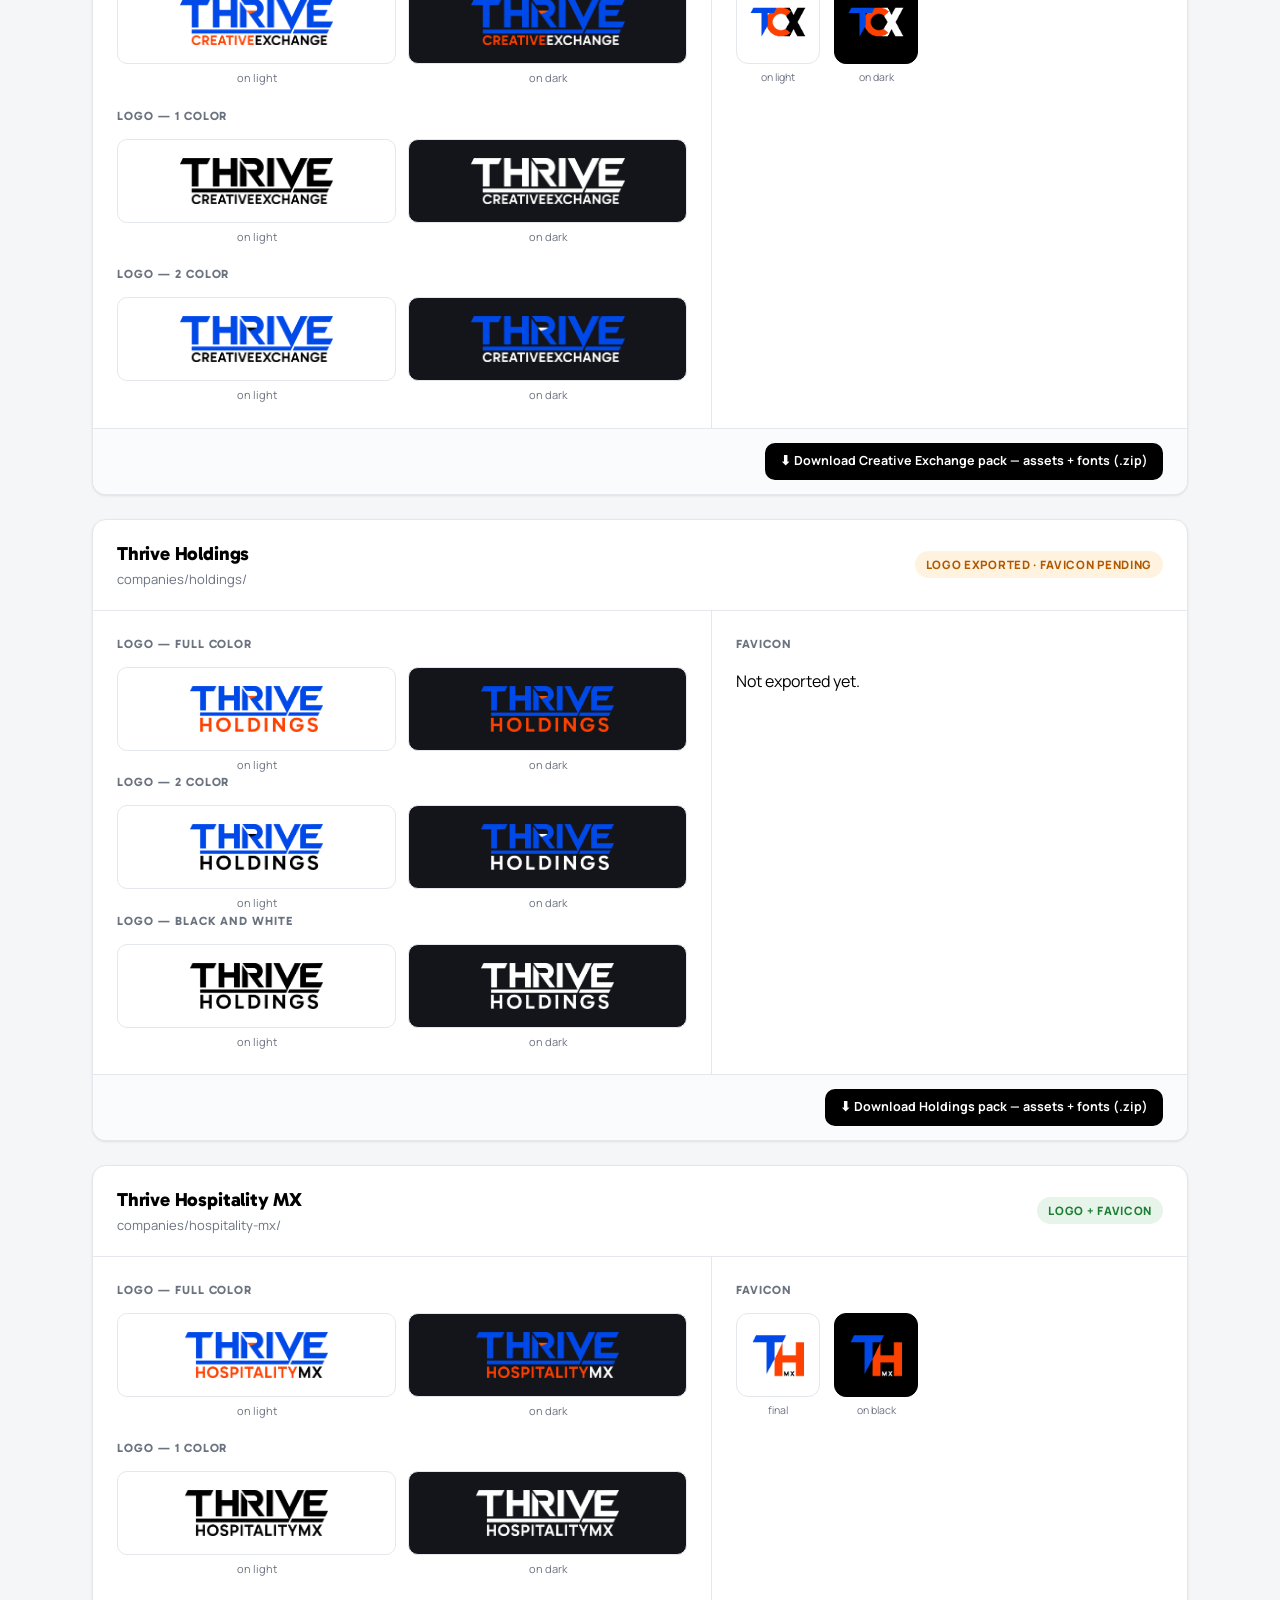
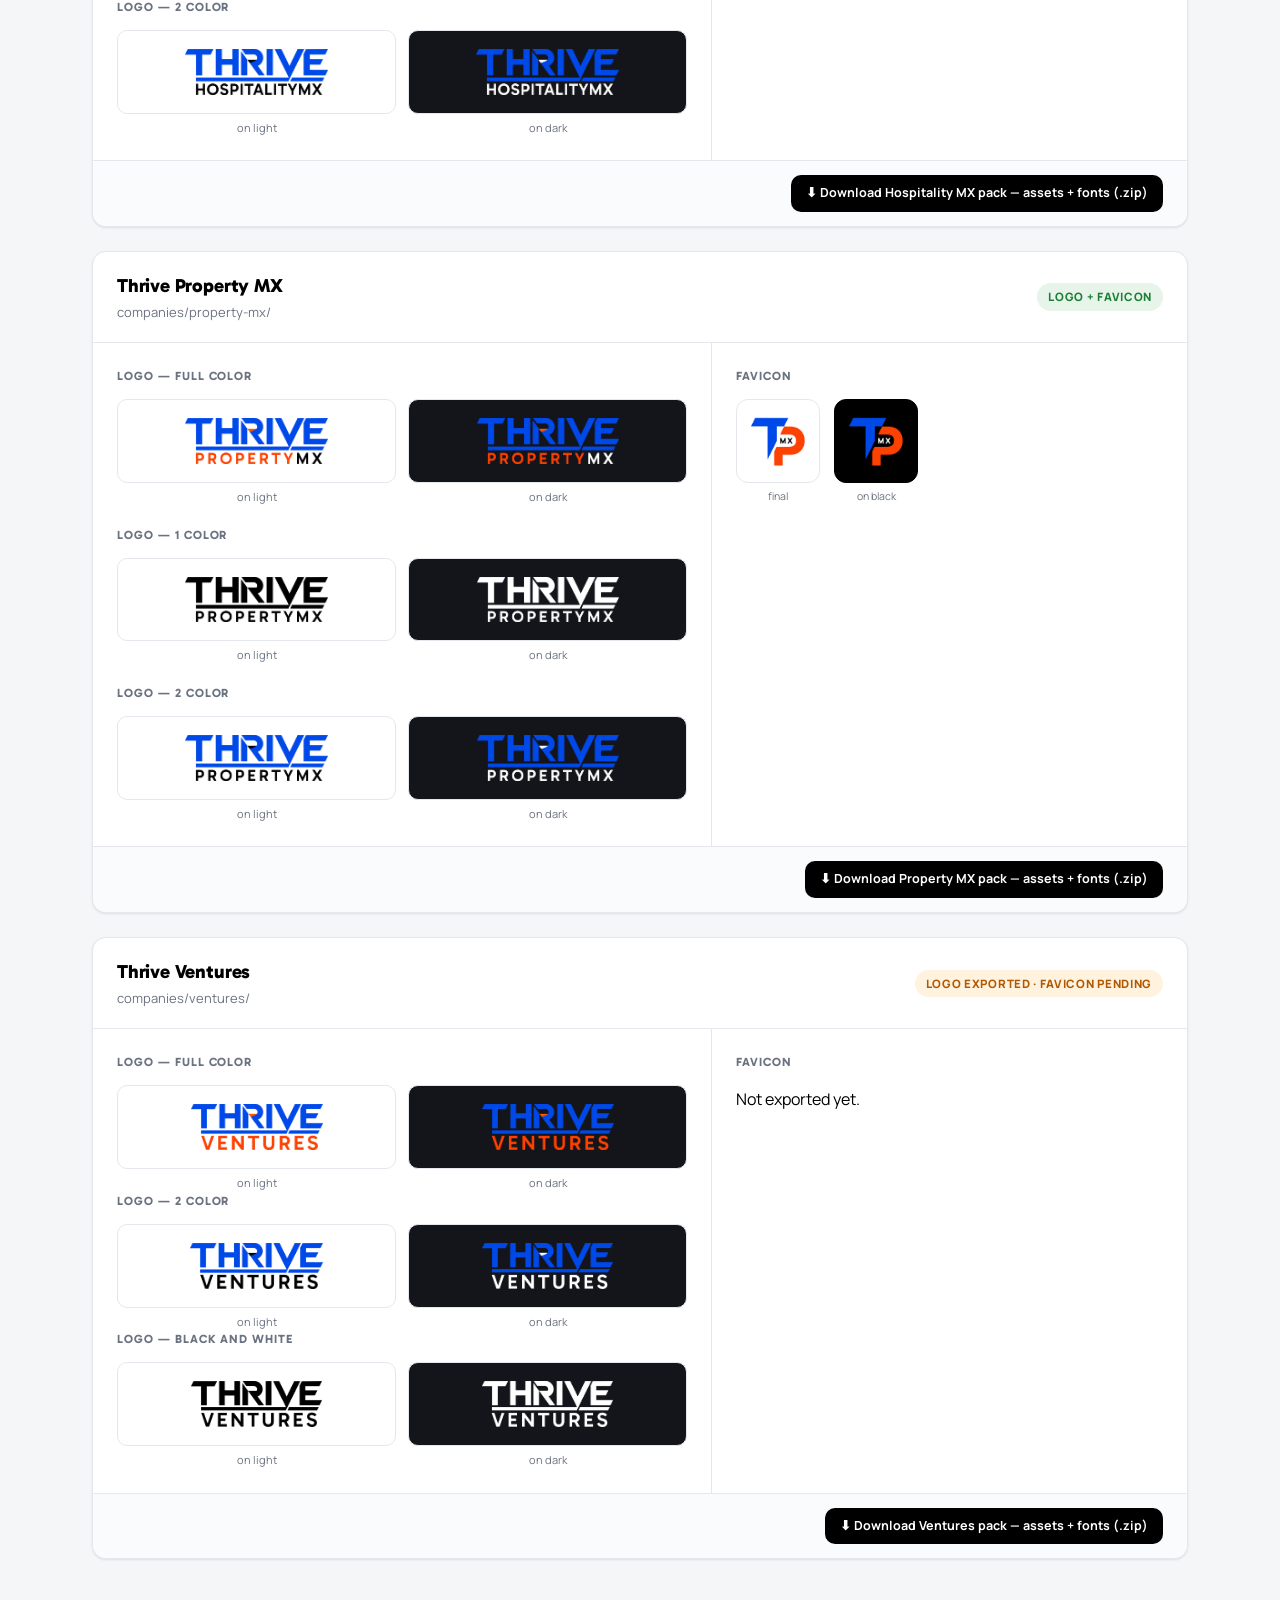
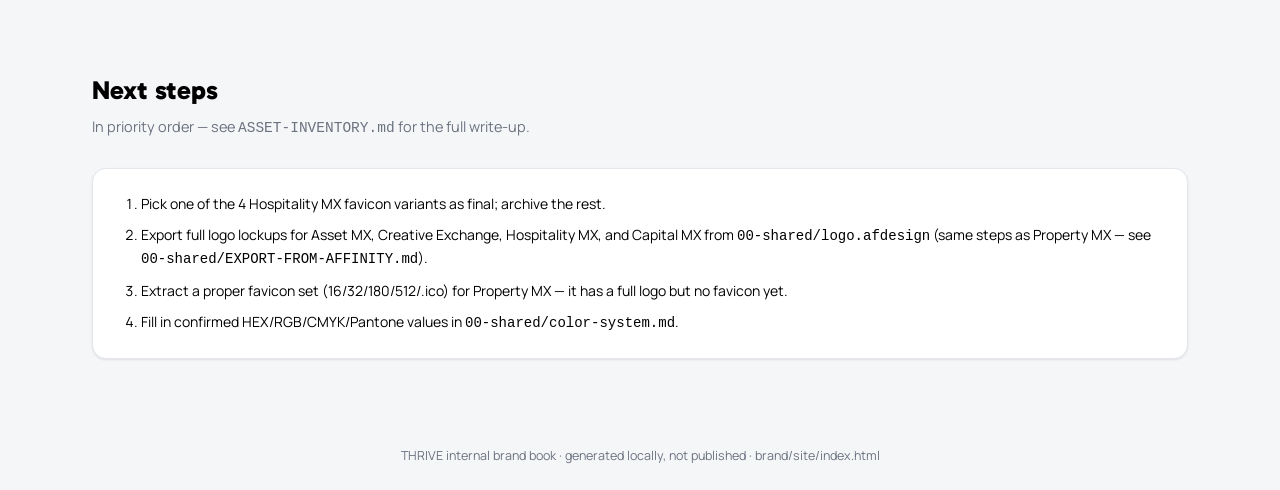
==== commit d354b70c: "Cache-bust styles.css; show the envelope icon instead of the globe GitHub Pages caches styles.css ag" ====
--- a/site/index.html
+++ b/site/index.html
@@ -7,7 +7,11 @@
 <link rel="preconnect" href="https://fonts.googleapis.com">
 <link rel="preconnect" href="https://fonts.gstatic.com" crossorigin>
 <link href="https://fonts.googleapis.com/css2?family=Gabarito:wght@500;700;800&family=Manrope:wght@400;600;700;800&display=swap" rel="stylesheet">
-<link rel="stylesheet" href="styles.css">
+<!-- ?v= is a cache buster. Browsers cache styles.css aggressively on GitHub
+     Pages, so after a style change they can load new HTML against the old
+     stylesheet — which shows up as an unstyled header. Bump this number
+     whenever styles.css changes. -->
+<link rel="stylesheet" href="styles.css?v=2">
 <link rel="icon" href="../companies/assets-mx/favicon/assetmx-favicon.png">
 </head>
 <body>
@@ -108,15 +112,15 @@
       <div class="tile-caption">icon-phone-orange.png · 72&times;72</div>
     </div>
     <div class="logo-tile-wrap">
-      <div class="logo-tile light"><img src="../00-shared/icons/icon-globe-orange.png" alt="Globe icon"></div>
-      <div class="tile-caption">icon-globe-orange.png · 72&times;72</div>
+      <div class="logo-tile light"><img src="../00-shared/icons/icon-envelope-orange.png" alt="Envelope icon"></div>
+      <div class="tile-caption">icon-envelope-orange.png · 72&times;72</div>
     </div>
     <div class="logo-tile-wrap">
       <div class="logo-tile dark"><img src="../00-shared/icons/icon-phone-orange.png" alt="Phone icon on dark"></div>
       <div class="tile-caption">on dark</div>
     </div>
     <div class="logo-tile-wrap">
-      <div class="logo-tile dark"><img src="../00-shared/icons/icon-globe-orange.png" alt="Globe icon on dark"></div>
+      <div class="logo-tile dark"><img src="../00-shared/icons/icon-envelope-orange.png" alt="Envelope icon on dark"></div>
       <div class="tile-caption">on dark</div>
     </div>
   </div>
@@ -124,7 +128,7 @@
   <div style="margin-top:16px;font-size:12.5px;color:var(--text-muted)">
     Reference by absolute URL — email clients cannot resolve relative paths:<br>
     <code>https://thriveassetmx.github.io/thrive-brand-book/00-shared/icons/icon-phone-orange.png</code><br>
-    <code>https://thriveassetmx.github.io/thrive-brand-book/00-shared/icons/icon-globe-orange.png</code>
+    <code>https://thriveassetmx.github.io/thrive-brand-book/00-shared/icons/icon-envelope-orange.png</code>
   </div>
 </section>
 
